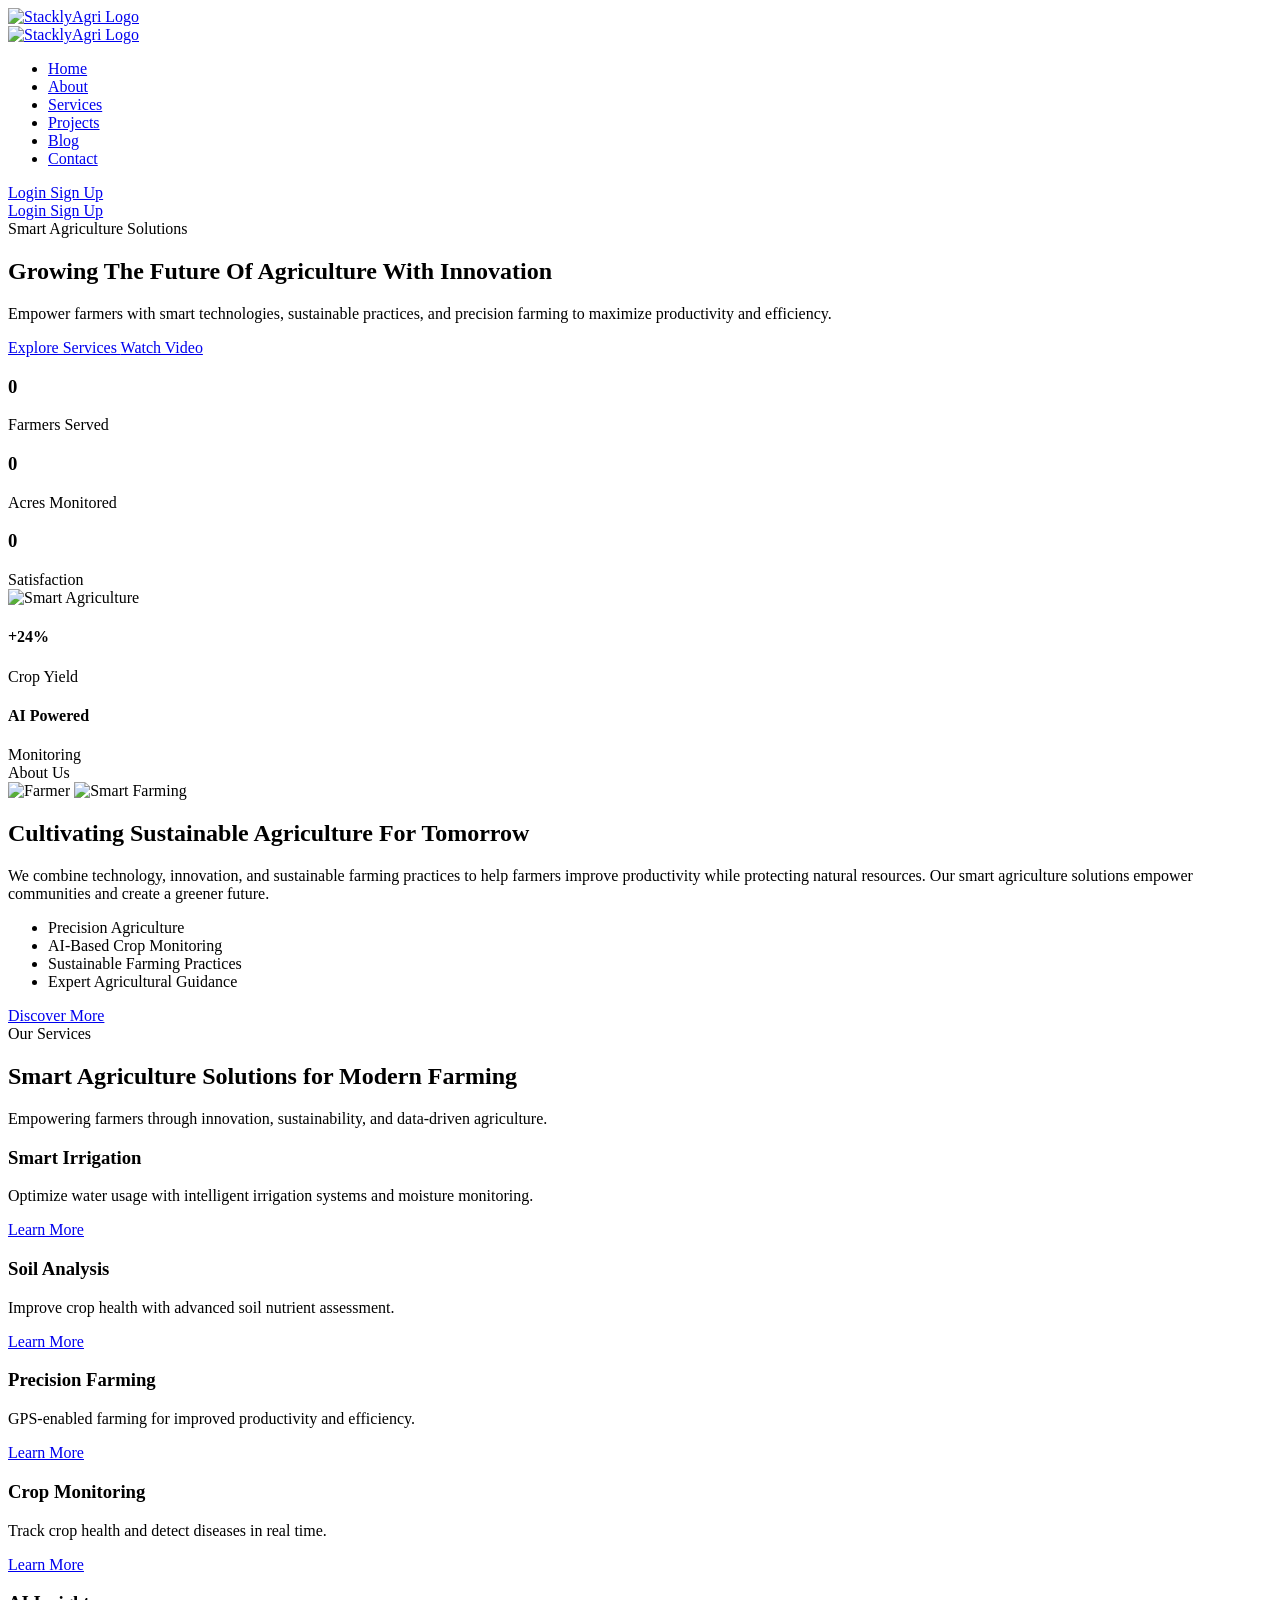
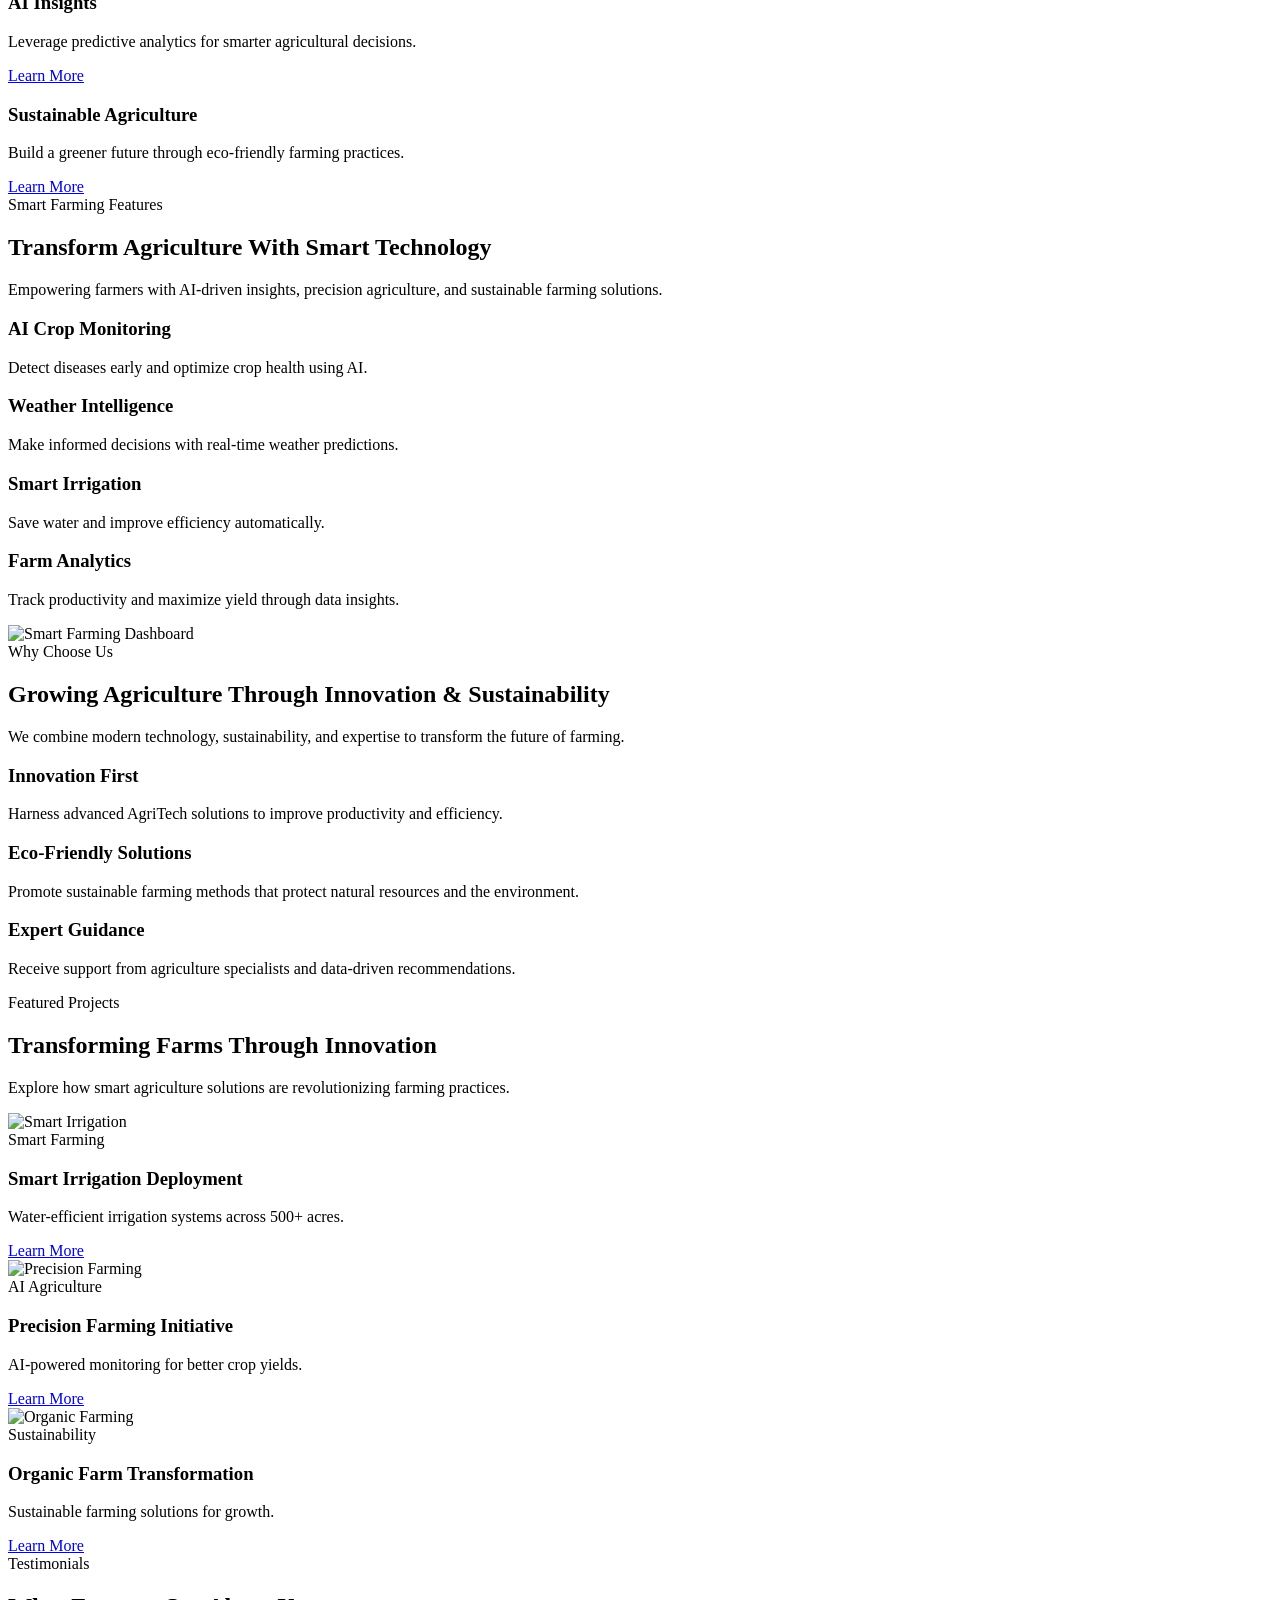
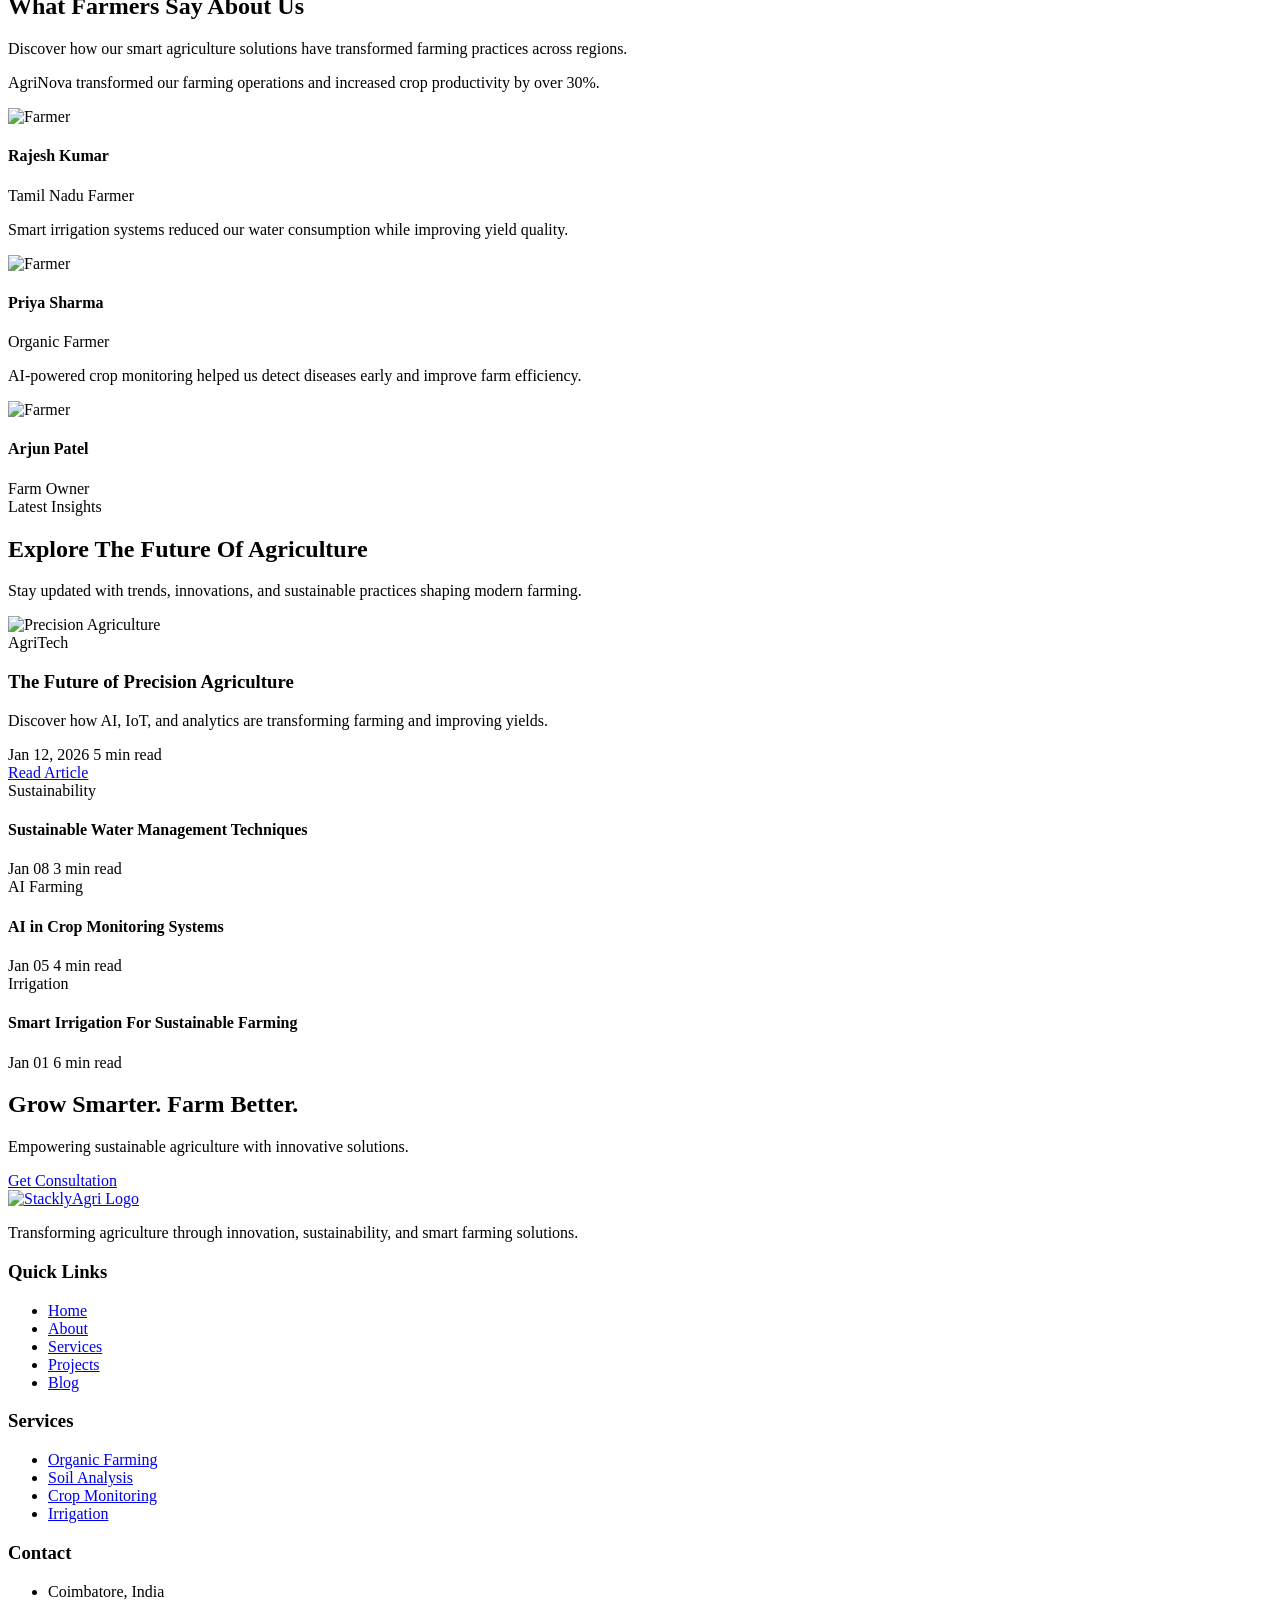
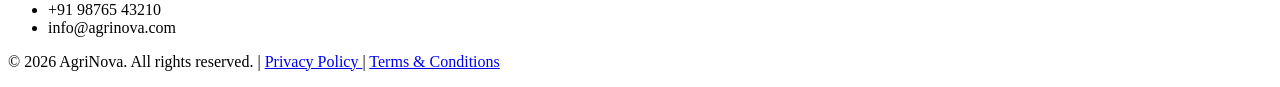
==== index.html @ e9f0eae0 "hi" ====
<!DOCTYPE html>
<html lang="en">
<head>
    <meta charset="UTF-8">
    <meta name="viewport" content="width=device-width, initial-scale=1.0">
    <title>Stackly-Agriculture</title>
    <link
    href="https://fonts.googleapis.com/css2?family=Poppins:wght@300;400;500;600;700&display=swap"
    rel="stylesheet">

    <link
    href="https://cdn.jsdelivr.net/npm/remixicon@4.6.0/fonts/remixicon.css"
    rel="stylesheet">
    <link rel="stylesheet" href="assets/css/style.css">
    <link rel="stylesheet" href="assets/css/header.css">
    <link rel="stylesheet" href="assets/css/home.css">

</head>
<body>
    <header class="header">

        <div class="container">

            <nav class="nav">
                <a href="index.html" class="logo">
                    <img src="assets/images/logo-stackly.webp"
                        alt="StacklyAgri Logo">
                </a>
                <div class="nav__menu" id="nav-menu">

                    <div class="nav__header">

                        <a href="index.html" class="logo">
                            <img src="assets/images/logo-stackly.webp" alt="StacklyAgri Logo">
                        </a>

                    </div>

                    <ul class="nav__list">

                        <li><a href="index.html" class="nav__link">Home</a></li>
                        <li><a href="about.html" class="nav__link">About</a></li>
                        <li><a href="service.html" class="nav__link">Services</a></li>
                        <li><a href="project.html" class="nav__link">Projects</a></li>
                        <li><a href="blog.html" class="nav__link">Blog</a></li>
                        <li><a href="contact.html" class="nav__link">Contact</a></li>

                    </ul>

                    <div class="mobile__actions">

                        <a href="login.html" class="mobile-login">
                            Login
                        </a>

                        <a href="signup.html" class="mobile-signup">
                            Sign Up
                        </a>

                    </div>

                </div>

                <div class="desktop__actions">

                    <a href="login.html" class="login__btn">
                        Login
                    </a>

                    <a href="signup.html" class="signup__btn">
                        Sign Up
                    </a>

                </div>

                <div class="nav__toggle" id="nav-toggle">

                    <span></span>
                    <span></span>
                    <span></span>

                </div>

            </nav>

            <div class="nav__overlay" id="nav-overlay"></div>

        </div>

    </header>

    <section class="hero section">

        <div class="container">

            <div class="hero__container">

                <!-- Left Content -->

                <div class="hero__content">

                    <span class="section__tag">

                        <i class="ri-leaf-line"></i>
                        Smart Agriculture Solutions

                    </span>

                    <h1 class="hero__title">

                        Growing The Future Of
                        <span>Agriculture</span>
                        With <span id="hero-text">Innovation</span>

                    </h1>

                    <p class="hero__description">

                        Empower farmers with smart technologies,
                        sustainable practices, and precision farming
                        to maximize productivity and efficiency.

                    </p>

                    <div class="hero__buttons">

                        <a href="404.html"
                        class="button">
                            Explore Services
                        </a>

                        <a href="404.html"
                        class="button button--ghost">

                            <i class="ri-play-circle-line"></i>

                            Watch Video

                        </a>

                    </div>

                    <div class="hero__stats">

                        <div>
                            <h3 class="counter"
                                data-target="10"
                                data-suffix="K+">0</h3>

                            <span>Farmers Served</span>
                        </div>

                        <div>
                            <h3 class="counter"
                                data-target="1.2"
                                data-suffix="M+">0</h3>

                            <span>Acres Monitored</span>
                        </div>

                        <div>
                            <h3 class="counter"
                                data-target="98"
                                data-suffix="%">0</h3>

                            <span>Satisfaction</span>
                        </div>

                    </div>

                </div>

                <!-- Right Content -->

                <div class="hero__image">

                    <img src="assets/images/home/farmer-standing-rice-field-with-tablet_11zon.webp"
                        alt="Smart Agriculture">

                    <div class="hero__card card-1">

                        <i class="ri-line-chart-line"></i>

                        <div>
                            <h4>+24%</h4>
                            <span>Crop Yield</span>
                        </div>

                    </div>

                    <div class="hero__card card-2">

                        <i class="ri-drone-line"></i>

                        <div>
                            <h4>AI Powered</h4>
                            <span>Monitoring</span>
                        </div>

                    </div>

                </div>

            </div>

        </div>

    </section>

    <section class="about section">

        <div class="container">

            <div class="about__container reveal-left">

                <!-- Left Side -->

                <div class="about__images">
                    <span class="section__tag">

                        <i class="ri-leaf-line"></i>
                        About Us

                    </span>

                    <div class="about__blob"></div>

                    <img
                        src="assets/images/home/close-up-outdoors-portrait-mature-attractive-bearded-male-farmer-blue-t-shirt-smiling-working-farm-plans-green-sprouts-picking-vegetables_11zon.webp"
                        alt="Farmer"
                        class="about__img about__img-big">

                    <img
                        src="assets/images/home/smart-robotic-farmer-spraying-fertilizer-vegetable-green-plants_11zon.webp"
                        alt="Smart Farming"
                        class="about__img about__img-small">

                </div>

                <!-- Right Side -->

                <div class="about__content reveal-right">



                    <h2 class="section__title">
                        Cultivating Sustainable
                        Agriculture For Tomorrow

                    </h2>

                    <p class="about__description">

                        We combine technology, innovation,
                        and sustainable farming practices
                        to help farmers improve productivity
                        while protecting natural resources.

                        Our smart agriculture solutions
                        empower communities and create a
                        greener future.

                    </p>

                    <ul class="about__list">

                        <li>
                            <i class="ri-checkbox-circle-fill"></i>
                            Precision Agriculture
                        </li>

                        <li>
                            <i class="ri-checkbox-circle-fill"></i>
                            AI-Based Crop Monitoring
                        </li>

                        <li>
                            <i class="ri-checkbox-circle-fill"></i>
                            Sustainable Farming Practices
                        </li>

                        <li>
                            <i class="ri-checkbox-circle-fill"></i>
                            Expert Agricultural Guidance
                        </li>

                    </ul>

                    <a href="404.html"
                    class="button">

                        Discover More

                    </a>

                </div>

            </div>

        </div>

    </section>

    <section class="services section" id="services">

        <div class="container">

            <div class="section__data">

                <span class="section__tag">
                    <i class="ri-leaf-line"></i>
                    Our Services
                </span>

                <h2 class="section__title">
                    Smart Agriculture Solutions
                    for Modern Farming
                </h2>

                <p class="section__subtitle">

                    Empowering farmers through innovation,
                    sustainability, and data-driven agriculture.

                </p>

            </div>

            <div class="services__container">

                <article class="service__card service__large reveal-up">

                    <i class="ri-drop-line service__icon"></i>

                    <h3>Smart Irrigation</h3>

                    <p>
                        Optimize water usage with intelligent
                        irrigation systems and moisture monitoring.
                    </p>

                    <a href="404.html" class="service__link">
                        Learn More
                        <i class="ri-arrow-right-line"></i>
                    </a>

                </article>

                <article class="service__card reveal-up">

                    <i class="ri-flask-line service__icon"></i>

                    <h3>Soil Analysis</h3>

                    <p>
                        Improve crop health with advanced
                        soil nutrient assessment.
                    </p>

                    <a href="404.html" class="service__link">
                        Learn More
                        <i class="ri-arrow-right-line"></i>
                    </a>

                </article>

                <article class="service__card reveal-up">

                    <i class="ri-landscape-line service__icon"></i>

                    <h3>Precision Farming</h3>

                    <p>
                        GPS-enabled farming for improved
                        productivity and efficiency.
                    </p>

                    <a href="404.html" class="service__link">
                        Learn More
                        <i class="ri-arrow-right-line"></i>
                    </a>

                </article>

                <article class="service__card reveal-up">

                    <i class="ri-plant-line service__icon"></i>

                    <h3>Crop Monitoring</h3>

                    <p>
                        Track crop health and detect diseases
                        in real time.
                    </p>

                    <a href="404.html" class="service__link">
                        Learn More
                        <i class="ri-arrow-right-line"></i>
                    </a>

                </article>

                <article class="service__card reveal-up">

                    <i class="ri-robot-line service__icon"></i>

                    <h3>AI Insights</h3>

                    <p>
                        Leverage predictive analytics for
                        smarter agricultural decisions.
                    </p>

                    <a href="404.html" class="service__link">
                        Learn More
                        <i class="ri-arrow-right-line"></i>
                    </a>

                </article>

                <article class="service__card service__wide reveal-up">

                    <i class="ri-earth-line service__icon"></i>

                    <h3>Sustainable Agriculture</h3>

                    <p>
                        Build a greener future through
                        eco-friendly farming practices.
                    </p>

                    <a href="404.html" class="service__link">
                        Learn More
                        <i class="ri-arrow-right-line"></i>
                    </a>

                </article>

            </div>

        </div>

    </section>

    <section class="features section" id="features">

        <div class="container">

            <div class="section__data">

                <span class="section__tag">
                    <i class="ri-cpu-line"></i>
                    Smart Farming Features
                </span>

                <h2 class="section__title">

                    Transform Agriculture With
                    Smart Technology

                </h2>

                <p class="section__subtitle">

                    Empowering farmers with AI-driven insights,
                    precision agriculture, and sustainable
                    farming solutions.

                </p>

            </div>

            <div class="features__container">

                <!-- Left Side -->

                <div class="features__content reveal-left">

                    <div class="feature__item">

                        <div class="feature__icon">
                            <i class="ri-robot-line"></i>
                        </div>

                        <div>

                            <h3>AI Crop Monitoring</h3>

                            <p>

                                Detect diseases early and
                                optimize crop health using AI.

                            </p>

                        </div>

                    </div>

                    <div class="feature__item">

                        <div class="feature__icon">
                            <i class="ri-cloud-line"></i>
                        </div>

                        <div>

                            <h3>Weather Intelligence</h3>

                            <p>

                                Make informed decisions with
                                real-time weather predictions.

                            </p>

                        </div>

                    </div>

                    <div class="feature__item">

                        <div class="feature__icon">
                            <i class="ri-drop-line"></i>
                        </div>

                        <div>

                            <h3>Smart Irrigation</h3>

                            <p>

                                Save water and improve
                                efficiency automatically.

                            </p>

                        </div>

                    </div>

                    <div class="feature__item">

                        <div class="feature__icon">
                            <i class="ri-bar-chart-box-line"></i>
                        </div>

                        <div>

                            <h3>Farm Analytics</h3>

                            <p>

                                Track productivity and maximize
                                yield through data insights.

                            </p>

                        </div>

                    </div>

                </div>

                <!-- Right Side -->

                <div class="features__image reveal-right">

                    <div class="features__blob"></div>

                    <img
                        src="assets/images/home/digital-environment-scene_11zon.webp"
                        alt="Smart Farming Dashboard">

                </div>

            </div>

        </div>

    </section>

    <section class="why section" id="why">

        <div class="container">

            <div class="section__data">

                <span class="section__tag">
                    <i class="ri-award-line"></i>
                    Why Choose Us
                </span>

                <h2 class="section__title">
                    Growing Agriculture Through
                    Innovation & Sustainability
                </h2>

                <p class="section__subtitle">

                    We combine modern technology,
                    sustainability, and expertise to
                    transform the future of farming.

                </p>

            </div>

            <div class="why__container">

                <!-- Card 1 -->

                <article class="why__card reveal-left">

                    <div class="why__icon">
                        <i class="ri-lightbulb-flash-line"></i>
                    </div>

                    <div class="why__content">

                        <h3>Innovation First</h3>

                        <p>

                            Harness advanced AgriTech
                            solutions to improve
                            productivity and efficiency.

                        </p>

                    </div>

                </article>

                <!-- Card 2 -->

                <article class="why__card why__card-right reveal-right">

                    <div class="why__content">

                        <h3>Eco-Friendly Solutions</h3>

                        <p>

                            Promote sustainable farming
                            methods that protect natural
                            resources and the environment.

                        </p>

                    </div>

                    <div class="why__icon">
                        <i class="ri-recycle-line"></i>
                    </div>

                </article>

                <!-- Card 3 -->

                <article class="why__card reveal-left">

                    <div class="why__icon">
                        <i class="ri-user-star-line"></i>
                    </div>

                    <div class="why__content">

                        <h3>Expert Guidance</h3>

                        <p>

                            Receive support from agriculture
                            specialists and data-driven
                            recommendations.

                        </p>

                    </div>

                </article>

            </div>

        </div>

    </section>

    <section class="projects section" id="projects">

        <div class="container">

            <div class="section__data">

                <span class="section__tag">
                    <i class="ri-gallery-line"></i>
                    Featured Projects
                </span>

                <h2 class="section__title">

                    Transforming Farms Through
                    Innovation

                </h2>

                <p class="section__subtitle">

                    Explore how smart agriculture
                    solutions are revolutionizing
                    farming practices.

                </p>

            </div>

            <div class="projects__container">

                <!-- Project 1 -->

                <article class="project__card reveal-up"
                        style="transition-delay:0ms;">

                    <img
                        src="assets/images/home/young-green-melon-cantaloupe-growing-greenhouse_11zon.webp"
                        alt="Smart Irrigation"
                        class="project__img">

                    <div class="project__overlay">

                        <span>Smart Farming</span>

                        <h3>
                            Smart Irrigation Deployment
                        </h3>

                        <p>

                            Water-efficient irrigation
                            systems across 500+ acres.

                        </p>

                        <a href="404.html" class="project__link">

                            Learn More

                            <i class="ri-arrow-right-line"></i>

                        </a>

                    </div>

                </article>

                <!-- Project 2 -->

                <article class="project__card reveal-up"
                        style="transition-delay:150ms;">

                    <img
                        src="assets/images/home/shoulder-shot-female-gardener-taking-shot-ripe-strawberry_11zon.webp"
                        alt="Precision Farming"
                        class="project__img">

                    <div class="project__overlay">

                        <span>AI Agriculture</span>

                        <h3>
                            Precision Farming Initiative
                        </h3>

                        <p>

                            AI-powered monitoring
                            for better crop yields.

                        </p>

                        <a href="404.html" class="project__link">

                            Learn More

                            <i class="ri-arrow-right-line"></i>

                        </a>

                    </div>

                </article>

                <!-- Project 3 -->

                <article class="project__card reveal-up"
                        style="transition-delay:300ms;">

                    <img
                        src="assets/images/home/couple-carrying-basket-with-vegetables_11zon.webp"
                        alt="Organic Farming"
                        class="project__img">

                    <div class="project__overlay">

                        <span>Sustainability</span>

                        <h3>
                            Organic Farm Transformation
                        </h3>

                        <p>

                            Sustainable farming
                            solutions for growth.

                        </p>

                        <a href="#" class="project__link">

                            Learn More

                            <i class="ri-arrow-right-line"></i>

                        </a>

                    </div>

                </article>

            </div>

        </div>

    </section>

    <section class="testimonials section" id="testimonials">

        <div class="container">

            <div class="section__data">

                <span class="section__tag">
                    <i class="ri-chat-quote-line"></i>
                    Testimonials
                </span>

                <h2 class="section__title">

                    What Farmers Say
                    About Us

                </h2>

                <p class="section__subtitle">

                    Discover how our smart agriculture
                    solutions have transformed farming
                    practices across regions.

                </p>

            </div>

            <div class="testimonials__container">

                <!-- Testimonial 1 -->

                <article class="testimonial__card reveal-up"
                        style="transition-delay:0ms;">
                    <i class="ri-double-quotes-l quote__icon"></i>
                    <div class="testimonial__stars">

                        <i class="ri-star-fill"></i>
                        <i class="ri-star-fill"></i>
                        <i class="ri-star-fill"></i>
                        <i class="ri-star-fill"></i>
                        <i class="ri-star-fill"></i>

                    </div>

                    <p class="testimonial__text">

                        AgriNova transformed our farming
                        operations and increased crop
                        productivity by over 30%.

                    </p>

                    <div class="testimonial__profile">

                        <img
                            src="assets/images/Persons/vicky-hladynets-C8Ta0gwPbQg-unsplash (1)_11zon.webp"
                            alt="Farmer">

                        <div>

                            <h4>Rajesh Kumar</h4>

                            <span>Tamil Nadu Farmer</span>

                        </div>

                    </div>

                </article>

                <!-- Testimonial 2 -->

                <article class="testimonial__card reveal-up"
                        style="transition-delay:150ms;">
                    <i class="ri-double-quotes-l quote__icon"></i>
                    <div class="testimonial__stars">

                        <i class="ri-star-fill"></i>
                        <i class="ri-star-fill"></i>
                        <i class="ri-star-fill"></i>
                        <i class="ri-star-fill"></i>
                        <i class="ri-star-fill"></i>

                    </div>

                    <p class="testimonial__text">

                        Smart irrigation systems reduced
                        our water consumption while
                        improving yield quality.

                    </p>

                    <div class="testimonial__profile">

                        <img
                            src="assets/images/Persons/jurica-koletic-7YVZYZeITc8-unsplash_11zon.webp"
                            alt="Farmer">

                        <div>

                            <h4>Priya Sharma</h4>

                            <span>Organic Farmer</span>

                        </div>

                    </div>

                </article>

                <!-- Testimonial 3 -->

                <article class="testimonial__card reveal-up"
                        style="transition-delay:300ms;">
                    <i class="ri-double-quotes-l quote__icon"></i>
                    <div class="testimonial__stars">

                        <i class="ri-star-fill"></i>
                        <i class="ri-star-fill"></i>
                        <i class="ri-star-fill"></i>
                        <i class="ri-star-fill"></i>
                        <i class="ri-star-fill"></i>

                    </div>

                    <p class="testimonial__text">

                        AI-powered crop monitoring helped
                        us detect diseases early and
                        improve farm efficiency.

                    </p>

                    <div class="testimonial__profile">

                        <img
                            src="assets/images/Persons/michael-dam-mEZ3PoFGs_k-unsplash_11zon.webp"
                            alt="Farmer">

                        <div>

                            <h4>Arjun Patel</h4>

                            <span>Farm Owner</span>

                        </div>

                    </div>

                </article>

            </div>

        </div>

    </section>

    <section class="blog section" id="blog">

        <div class="container">

            <div class="section__data">

                <span class="section__tag">
                    <i class="ri-article-line"></i>
                    Latest Insights
                </span>

                <h2 class="section__title">

                    Explore The Future
                    Of Agriculture

                </h2>

                <p class="section__subtitle">

                    Stay updated with trends, innovations,
                    and sustainable practices shaping
                    modern farming.

                </p>

            </div>

            <div class="blog__container">

                <!-- Featured Blog -->

                <article class="blog__featured reveal-left">

                    <div class="blog__image">

                        <img
                            src="assets/images/home/scientist-looking-green-sapling-medical-experiment_11zon.webp"
                            alt="Precision Agriculture">

                    </div>

                    <div class="blog__content">

                        <span class="blog__category">

                            AgriTech

                        </span>

                        <h3>

                            The Future of
                            Precision Agriculture

                        </h3>

                        <p>

                            Discover how AI, IoT,
                            and analytics are transforming
                            farming and improving yields.

                        </p>

                        <div class="blog__meta">

                            <span>
                                Jan 12, 2026
                            </span>

                            <span>
                                5 min read
                            </span>

                        </div>

                        <a href="404.html"
                        class="blog__link">

                            Read Article

                            <i class="ri-arrow-right-line"></i>

                        </a>

                    </div>

                </article>

                <!-- Side Blogs -->

                <div class="blog__list">

                    <article class="blog__item reveal-up"
                            style="transition-delay:0ms;">

                        <span class="blog__category">

                            Sustainability

                        </span>

                        <h4>

                            Sustainable Water
                            Management Techniques

                        </h4>

                        <div class="blog__meta">

                            <span>Jan 08</span>
                            <span>3 min read</span>

                        </div>

                    </article>

                    <article class="blog__item reveal-up"
                            style="transition-delay:100ms;">

                        <span class="blog__category">

                            AI Farming

                        </span>

                        <h4>

                            AI in Crop
                            Monitoring Systems

                        </h4>

                        <div class="blog__meta">

                            <span>Jan 05</span>
                            <span>4 min read</span>

                        </div>

                    </article>

                    <article class="blog__item reveal-up"
                            style="transition-delay:200ms;">

                        <span class="blog__category">

                            Irrigation

                        </span>

                        <h4>

                            Smart Irrigation
                            For Sustainable Farming

                        </h4>

                        <div class="blog__meta">

                            <span>Jan 01</span>
                            <span>6 min read</span>

                        </div>

                    </article>

                </div>

            </div>

        </div>

    </section>

    <footer class="footer">

        <div class="footer__cta">

            <h2>Grow Smarter. Farm Better.</h2>

            <p>
                Empowering sustainable agriculture with innovative solutions.
            </p>

            <a href="contact.html" class="footer__btn">
                Get Consultation
            </a>

        </div>

        <div class="container">

            <div class="footer__content">

                <!-- Column 1 -->

                <div class="footer__data">

                    <a href="#index.html" class="logo">

                        <img src="assets/images/logo-stackly.webp" alt="StacklyAgri Logo">

                    </a>

                    <p class="footer__description">

                        Transforming agriculture through innovation,
                        sustainability, and smart farming solutions.

                    </p>

                    <div class="footer__social">

                        <a href="404.html">
                            <i class="ri-facebook-fill"></i>
                        </a>

                        <a href="404.html">
                            <i class="ri-instagram-line"></i>
                        </a>

                        <a href="404.html">
                            <i class="ri-linkedin-fill"></i>
                        </a>

                        <a href="404.html">
                            <i class="ri-twitter-x-line"></i>
                        </a>

                    </div>

                </div>

                <!-- Column 2 -->

                <div class="footer__data">

                    <h3 class="footer__title">
                        Quick Links
                    </h3>

                    <ul>

                        <li><a href="index.html">Home</a></li>
                        <li><a href="about.html">About</a></li>
                        <li><a href="service.html">Services</a></li>
                        <li><a href="project.html">Projects</a></li>
                        <li><a href="blog.html">Blog</a></li>

                    </ul>

                </div>

                <!-- Column 3 -->

                <div class="footer__data">

                    <h3 class="footer__title">
                        Services
                    </h3>

                    <ul>

                        <li><a href="404.html">Organic Farming</a></li>
                        <li><a href="404.html">Soil Analysis</a></li>
                        <li><a href="404.html">Crop Monitoring</a></li>
                        <li><a href="404.html">Irrigation</a></li>

                    </ul>

                </div>

                <!-- Column 4 -->

                <div class="footer__data">

                    <h3 class="footer__title">
                        Contact
                    </h3>

                    <ul>

                        <li>
                            <i class="ri-map-pin-line"></i>
                            Coimbatore, India
                        </li>

                        <li>
                            <i class="ri-phone-line"></i>
                            +91 98765 43210
                        </li>

                        <li>
                            <i class="ri-mail-line"></i>
                            info@agrinova.com
                        </li>

                    </ul>

                </div>

            </div>

            <div class="footer__bottom">

                <p class="footer__copy">

                    © 2026 AgriNova. All rights reserved.

                    <span>|</span>

                    <a href="404.html">
                        Privacy Policy
                    </a>

                    <span>|</span>

                    <a href="404.html">
                        Terms & Conditions
                    </a>

                </p>

            </div>

        </div>

    </footer>
    <script src="assets/js/main.js"></script>
    <script src="assets/js/home.js"></script>
</body>
</html>
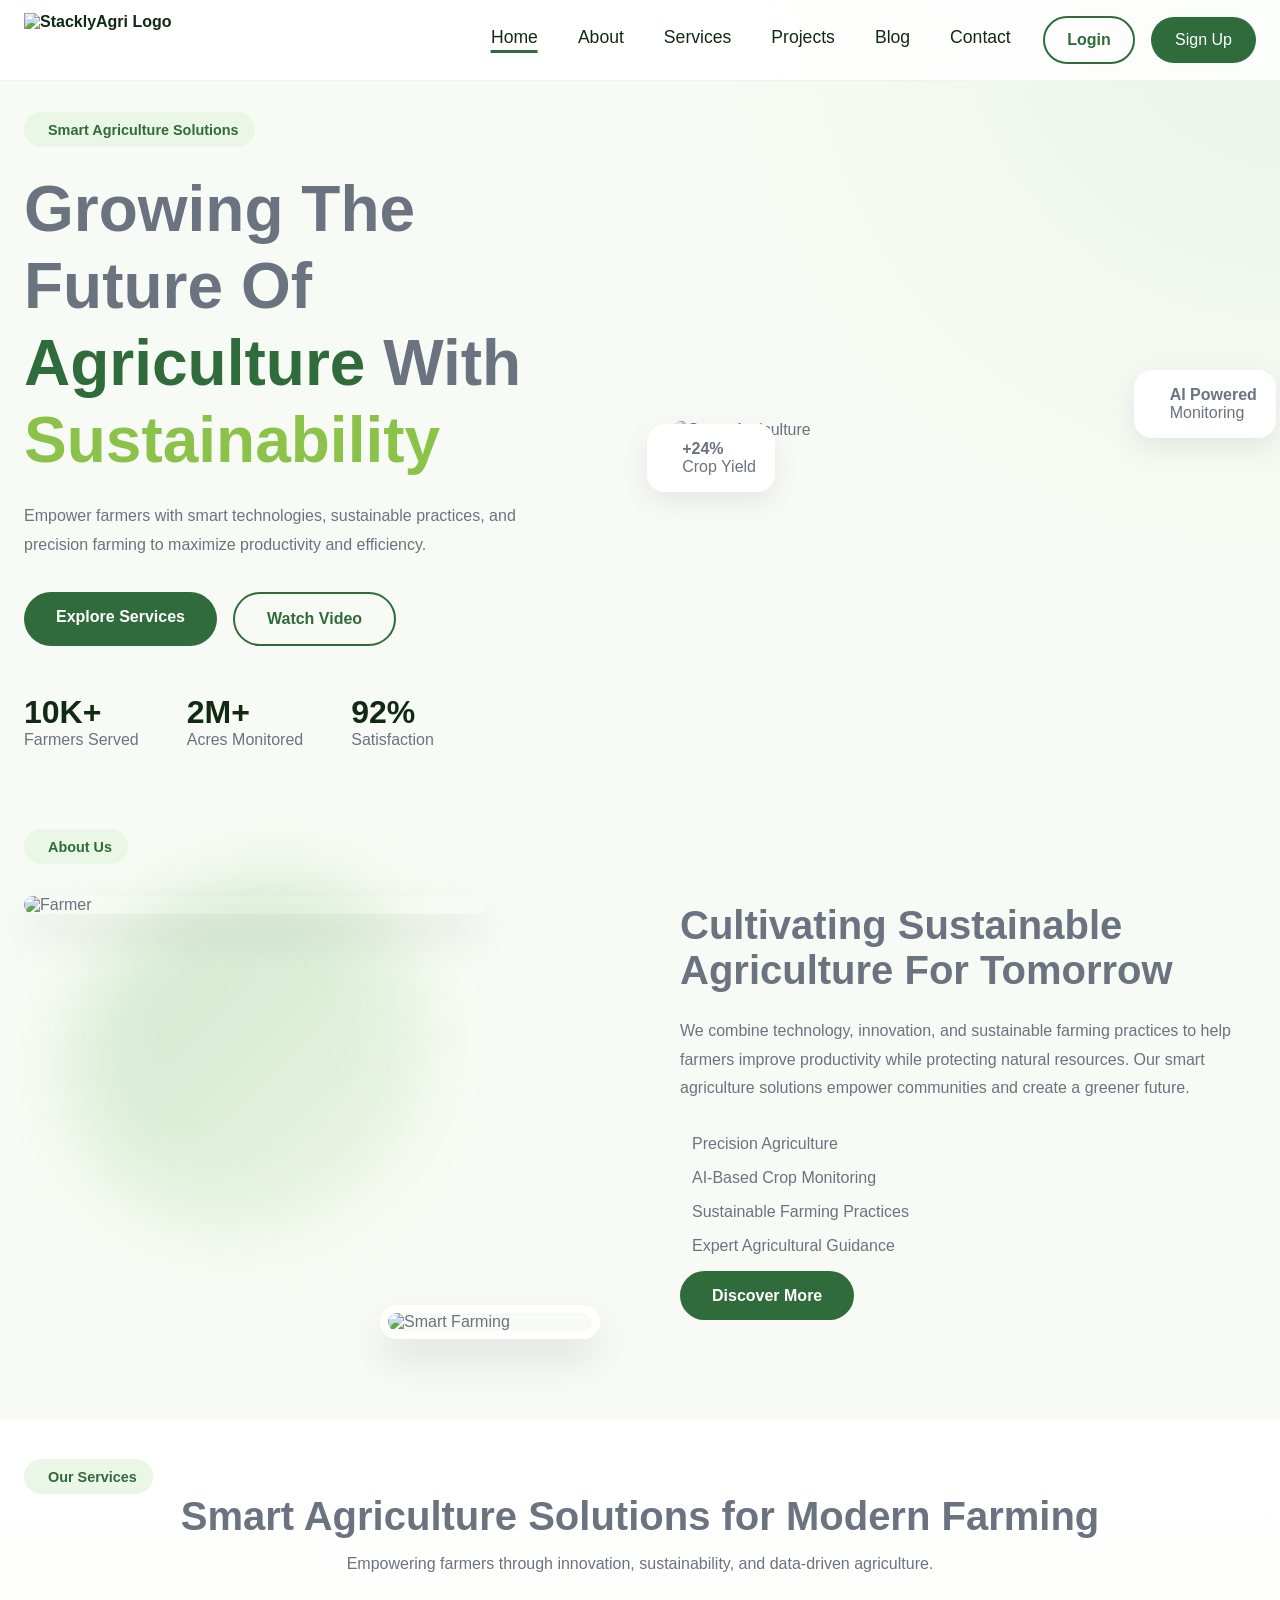
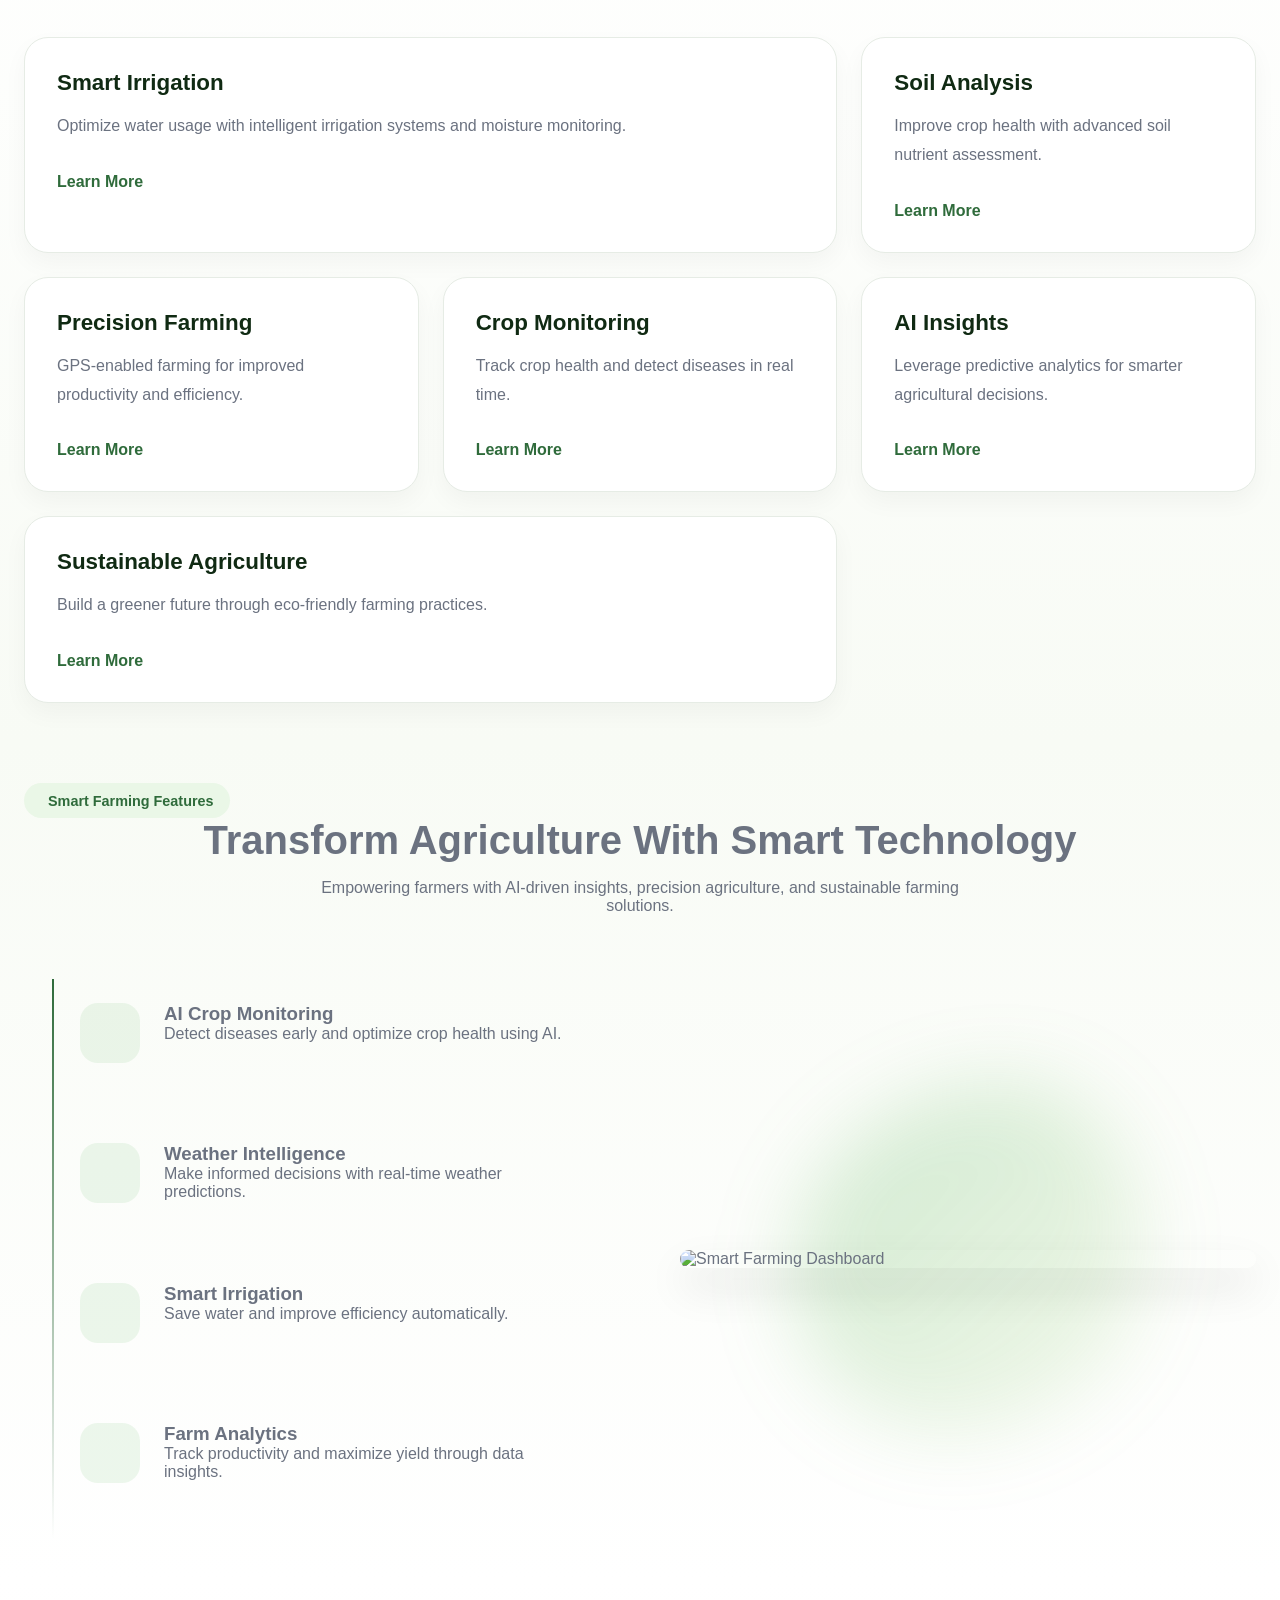
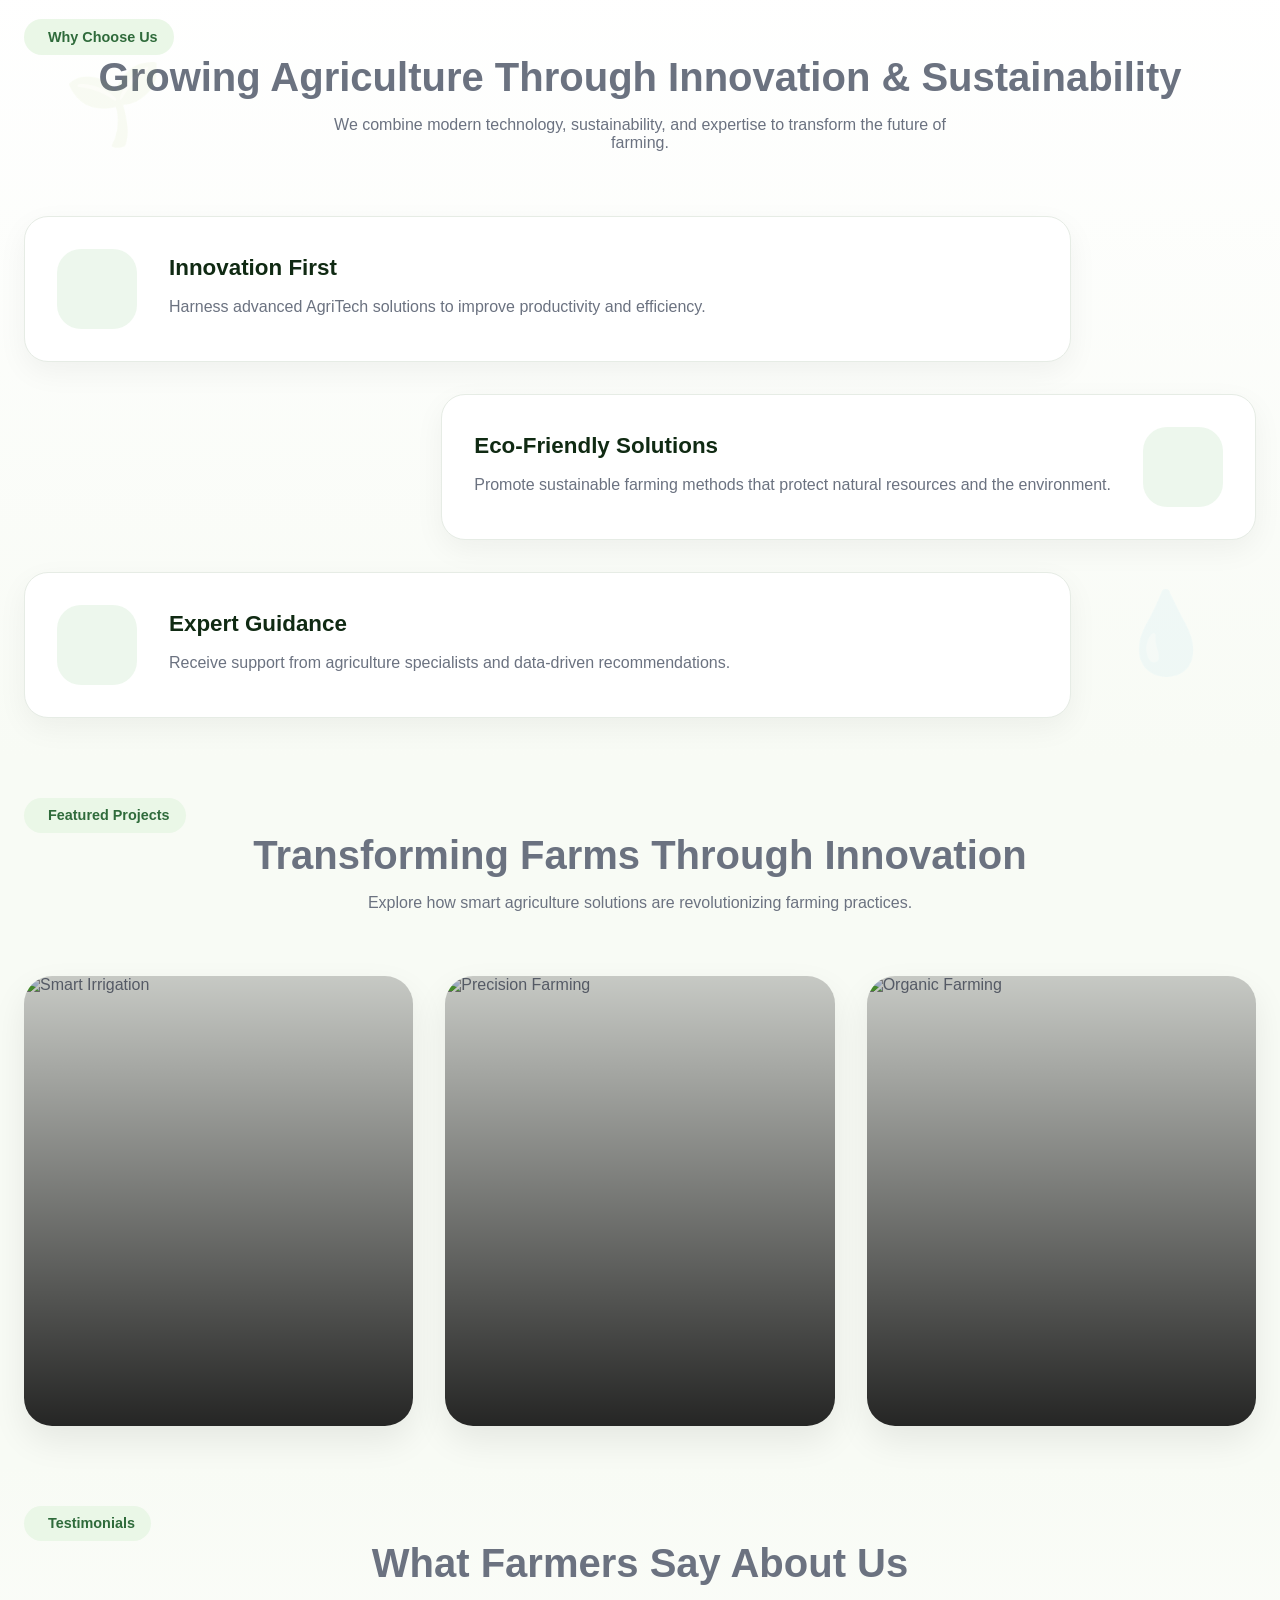
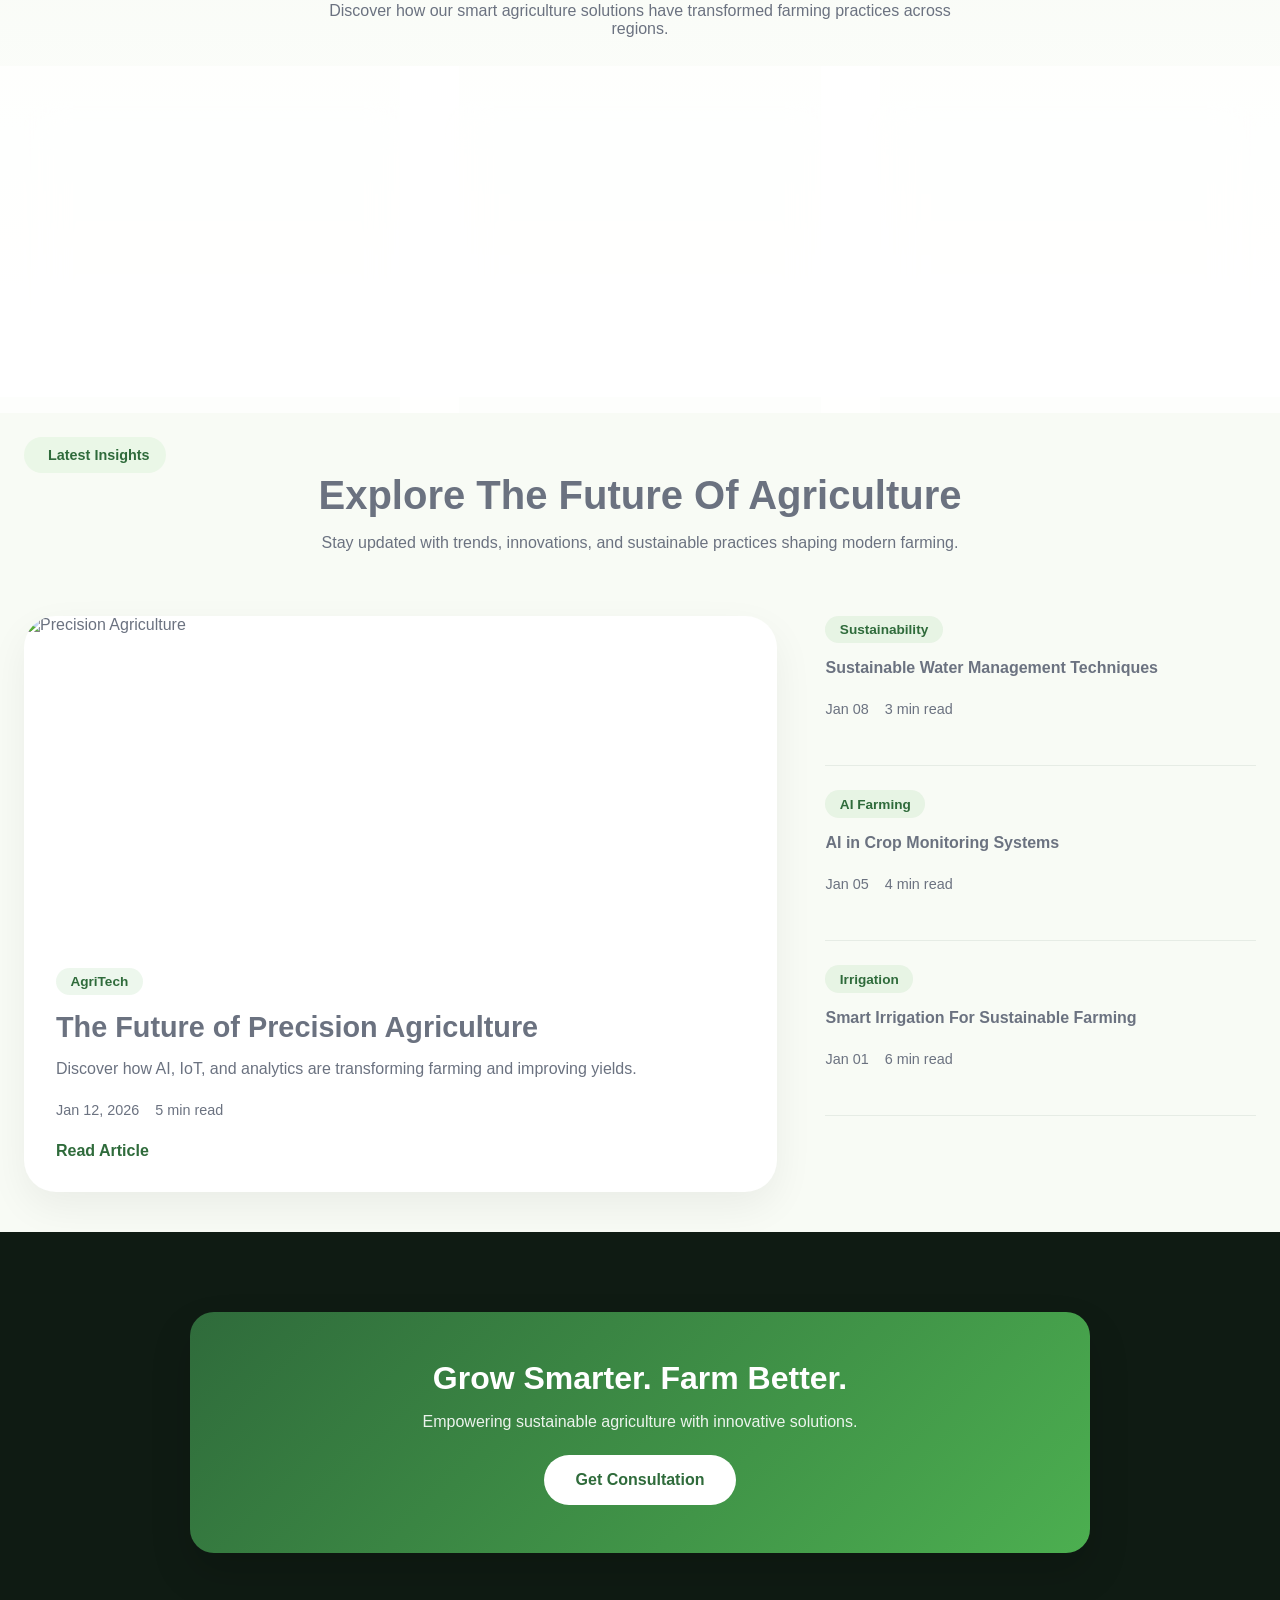
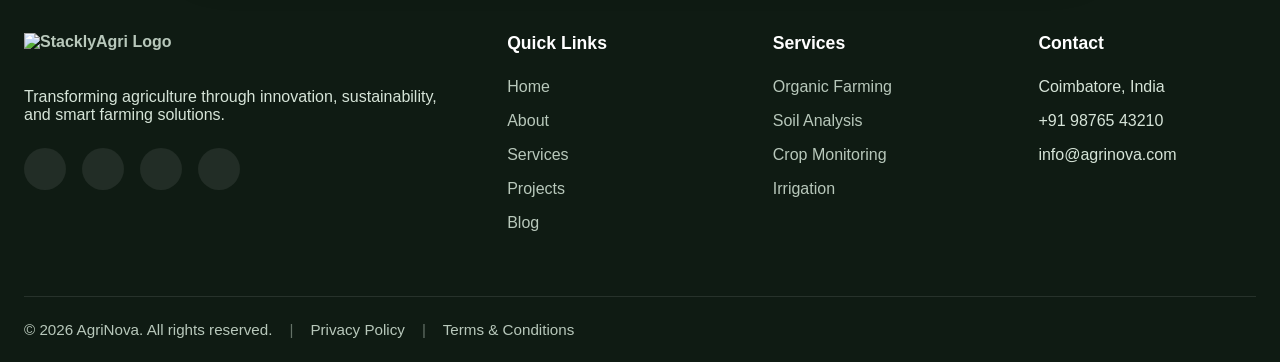
==== commit 81d32ade: "Update index.html" ====
--- a/index.html
+++ b/index.html
@@ -11,9 +11,9 @@
     <link
     href="https://cdn.jsdelivr.net/npm/remixicon@4.6.0/fonts/remixicon.css"
     rel="stylesheet">
-    <link rel="stylesheet" href="assets/css/style.css">
-    <link rel="stylesheet" href="assets/css/header.css">
-    <link rel="stylesheet" href="assets/css/home.css">
+    <link rel="stylesheet" href="style.css">
+    <link rel="stylesheet" href="header.css">
+    <link rel="stylesheet" href="home.css">
 
 </head>
 <body>
@@ -1323,7 +1323,7 @@
         </div>
 
     </footer>
-    <script src="assets/js/main.js"></script>
-    <script src="assets/js/home.js"></script>
+    <script src="main.js"></script>
+    <script src="home.js"></script>
 </body>
-</html>+</html>
--- a/style.css
+++ b/style.css
@@ -0,0 +1,99 @@
+:root{
+
+    --primary-color:#2F6B3B;
+    --secondary-color:#8BC34A;
+    --accent-color:#FFB703;
+
+    --title-color:#102A13;
+    --text-color:#6B7280;
+
+    --white-color:#FFFFFF;
+
+    --body-color:#F8FBF5;
+
+    --border-color:#E6ECE5;
+
+    --header-height:5rem;
+
+    --shadow:
+    0 8px 30px rgba(0,0,0,.08);
+}
+*{
+    margin:0;
+    padding:0;
+    box-sizing:border-box;
+}
+
+html{
+    scroll-behavior:smooth;
+}
+
+body{
+
+    font-family:'Poppins',sans-serif;
+
+    background:var(--body-color);
+
+    color:var(--text-color);
+
+    overflow-x:hidden;
+}
+
+ul{
+    list-style:none;
+}
+
+a{
+    text-decoration:none;
+}
+
+img{
+    max-width:100%;
+    display:block;
+}
+
+.container{
+
+    max-width:1280px;
+
+    margin:auto;
+
+    padding-inline:1.5rem;
+}
+
+.section{
+    padding:2.5rem 0;
+}
+
+.section__title{
+    font-size:2.5rem;
+    text-align:center;
+    margin-bottom:1rem;
+}
+
+.section__subtitle{
+    text-align:center;
+    max-width:650px;
+    margin:0 auto 4rem;
+}
+
+.section__tag{
+
+    display:inline-flex;
+
+    align-items:center;
+
+    gap:.5rem;
+
+    padding:.6rem 1rem;
+
+    background:#EAF7E7;
+
+    color:var(--primary-color);
+
+    border-radius:50px;
+
+    font-size:.9rem;
+
+    font-weight:600;
+}
--- a/header.css
+++ b/header.css
@@ -0,0 +1,741 @@
+.header{
+
+    position:fixed;
+
+    top:0;
+    left:0;
+
+    width:100%;
+
+    z-index:1000;
+
+    background:rgba(255,255,255,.85);
+
+    backdrop-filter:blur(20px);
+
+    border-bottom:
+    1px solid rgba(0,0,0,.05);
+}
+
+.nav{
+
+    height:var(--header-height);
+
+    display:flex;
+
+    justify-content:space-between;
+
+    align-items:center;
+}
+.logo{
+
+    display:flex;
+
+    align-items:center;
+
+    gap:.6rem;
+
+    font-size:1rem;
+
+    font-weight:700;
+
+    color:var(--title-color);
+}
+.logo img{
+    height: 55px;
+    object-fit: contain;
+    width: auto;
+    display: block;
+}
+
+.logo i{
+
+    color:var(--primary-color);
+
+    font-size:2rem;
+}
+.nav__link{
+
+    position:relative;
+
+    padding-bottom:5px;
+}
+
+.nav__link::after{
+
+    content:"";
+
+    position:absolute;
+
+    left:50%;
+
+    bottom:0;
+
+    width:0;
+
+    height:3px;
+
+    background:var(--primary-color);
+
+    transform:translateX(-50%);
+
+    transition:.3s ease;
+}
+
+.nav__link:hover::after,
+.active-link::after{
+
+    width:100%;
+}
+.nav__actions{
+
+    display:flex;
+
+    align-items:center;
+
+    gap:1rem;
+}
+
+.login__btn{
+
+    color:var(--primary-color);
+
+    font-weight:600;
+}
+.nav__list{
+    display:flex;
+    align-items:center;
+    gap:2.5rem;
+}
+
+
+.signup__btn{
+
+    background:var(--primary-color);
+
+    color:#fff;
+
+    padding:.85rem 1.5rem;
+
+    border-radius:50px;
+
+    transition:.4s;
+}
+
+.signup__btn:hover{
+
+    background:var(--accent-color);
+
+    transform:translateY(-3px);
+}
+.nav__toggle{
+
+    width:32px;
+    height:24px;
+
+    display:none;
+
+    flex-direction:column;
+
+    justify-content:space-between;
+
+    cursor:pointer;
+
+    z-index:1100;
+}
+
+.nav__toggle span{
+
+    width:100%;
+    height:3px;
+
+    background:var(--primary-color);
+
+    border-radius:20px;
+
+    transition:all .35s ease;
+}
+.nav__toggle.active span:nth-child(1){
+
+    transform:
+    translateY(10px)
+    rotate(45deg);
+}
+
+.nav__toggle.active span:nth-child(2){
+
+    opacity:0;
+
+    transform:translateX(-10px);
+}
+
+.nav__toggle.active span:nth-child(3){
+
+    transform:
+    translateY(-10px)
+    rotate(-45deg);
+}
+.mobile__actions{
+
+    display: none;
+}
+.login__btn{
+
+    padding:.8rem 1.4rem;
+
+    border:2px solid var(--primary-color);
+
+    border-radius:50px;
+
+    color:var(--primary-color);
+
+    font-weight:600;
+
+    transition:.4s;
+}
+.login__btn:hover{
+
+    background:var(--primary-color);
+
+    color:#fff;
+
+    transform:translateY(-2px);
+}
+.mobile-login{
+
+    text-align:center;
+
+    padding:1rem;
+
+    border:2px solid var(--primary-color);
+
+    border-radius:14px;
+
+    color:var(--primary-color);
+
+    font-weight:600;
+
+    transition:.4s;
+}
+
+.mobile-login:hover{
+
+    background:var(--primary-color);
+
+    color:#fff;
+}
+.desktop__actions{
+
+    display:flex;
+    align-items:center;
+    gap:1rem;
+    margin-left:2rem;
+}
+@media screen and (max-width:992px){
+
+    .nav__menu.show-menu{
+
+        right:0;
+    }
+
+    .nav__list{
+
+        flex-direction:column;
+
+        align-items:flex-start;
+
+        gap:2rem;
+    }
+
+    .nav__actions{
+
+        gap:.8rem;
+    }
+    .login__btn,
+    .signup__btn{
+
+        display:none;
+    }
+    .mobile__actions{
+
+    margin-top:auto;
+
+    display:flex;
+
+    flex-direction:column;
+
+    gap:1rem;
+}
+}
+.nav__menu{
+    margin-left:auto;
+}
+
+.desktop__actions{
+    margin-left:2rem;
+}
+
+.nav__overlay{
+
+    position:fixed;
+
+    inset:0;
+
+    background:rgba(0,0,0,.4);
+
+    backdrop-filter:blur(3px);
+
+    opacity:0;
+
+    visibility:hidden;
+
+    transition:.4s;
+
+    z-index:1000;
+}
+
+.nav__overlay.show-overlay{
+
+    opacity:1;
+
+    visibility:visible;
+}
+.mobile__buttons{
+
+    margin-top:3rem;
+
+    display:flex;
+
+    flex-direction:column;
+
+    gap:1rem;
+}
+
+.mobile-login{
+
+    text-align:center;
+
+    padding:1rem;
+
+    border:
+    1px solid var(--primary-color);
+
+    border-radius:50px;
+
+    color:var(--primary-color);
+}
+
+.mobile-signup{
+
+    text-align:center;
+
+    padding:1rem;
+
+    border-radius:50px;
+
+    background:var(--primary-color);
+
+    color:#fff;
+}
+body.menu-open{
+
+    overflow:hidden;
+}
+
+.desktop__actions{
+
+    display:flex;
+    align-items:center;
+    gap:1rem;
+}
+@media screen and (max-width:992px){
+
+    .desktop__actions{
+        display:none;
+    }
+
+    .nav__toggle{
+        display:flex;
+    }
+
+    .nav__menu{
+
+        position:fixed;
+
+        top:0;
+        right:-100%;
+
+        width:360px;
+
+        max-width:90%;
+
+        height:100vh;
+
+        background:#fff;
+
+        z-index:1001;
+
+        transition:.4s;
+
+        padding:2rem;
+
+        display:flex;
+        flex-direction:column;
+    }
+
+    .show-menu{
+        right:0;
+    }
+    .nav__header{
+
+    display:flex;
+
+    justify-content:space-between;
+
+    align-items:center;
+
+    margin-bottom:3rem;
+}
+@media screen and (max-width:992px){
+
+    .nav__menu{
+        border-left:4px solid var(--primary-color);
+    }
+
+}
+}
+
+
+.nav__header{
+    display:none;
+}
+
+.nav__close{
+
+    background:none;
+
+    border:none;
+
+    font-size:2rem;
+
+    cursor:pointer;
+}
+
+.nav__link{
+
+    font-size:1.1rem;
+
+    font-weight:500;
+
+    color:var(--title-color);
+
+    display:flex;
+
+    align-items:center;
+}
+
+
+.mobile-login{
+
+    text-align:center;
+
+    padding:1rem;
+
+    border:2px solid var(--primary-color);
+
+    border-radius:14px;
+
+    color:var(--primary-color);
+
+    font-weight:600;
+}
+.mobile-signup{
+
+    text-align:center;
+
+    padding:1rem;
+
+    border-radius:14px;
+
+    background:var(--primary-color);
+
+    color:#fff;
+
+    font-weight:600;
+}
+.nav__overlay{
+
+    position:fixed;
+
+    inset:0;
+
+    background:rgba(0,0,0,.5);
+
+    opacity:0;
+
+    visibility:hidden;
+
+    transition:.4s;
+
+    z-index:1000;
+}
+
+.show-overlay{
+
+    opacity:1;
+
+    visibility:visible;
+}
+
+.footer{
+
+    background:#0F1B13;
+
+    color:#D6E4D8;
+
+    padding-top:10rem;
+
+    position:relative;
+}
+.footer__cta{
+
+    max-width:900px;
+
+    margin:0 auto;
+
+    background:linear-gradient(
+        135deg,
+        var(--primary-color),
+        #4CAF50
+    );
+
+    color:#fff;
+
+    text-align:center;
+
+    padding:3rem 2rem;
+
+    border-radius:24px;
+
+    transform:translateY(-80px);
+
+    box-shadow:
+    0 20px 40px rgba(0,0,0,.15);
+}
+
+.footer__cta h2{
+
+    font-size:2rem;
+
+    margin-bottom:1rem;
+}
+
+.footer__cta p{
+
+    margin-bottom:1.5rem;
+
+    opacity:.9;
+}
+.footer__btn{
+
+    display:inline-block;
+
+    background:#fff;
+
+    color:var(--primary-color);
+
+    padding:1rem 2rem;
+
+    border-radius:50px;
+
+    font-weight:600;
+
+    transition:.3s;
+}
+
+.footer__btn:hover{
+
+    transform:translateY(-3px);
+}
+.footer__content{
+
+    display:grid;
+
+    grid-template-columns:
+    2fr 1fr 1fr 1fr;
+
+    gap:3rem;
+
+    padding-bottom:4rem;
+}
+.footer__title{
+
+    color:#fff;
+
+    margin-bottom:1.5rem;
+
+    font-size:1.1rem;
+}
+.footer__data ul{
+
+    display:flex;
+
+    flex-direction:column;
+
+    gap:1rem;
+}
+
+.footer__data a{
+
+    color:#B8C8BB;
+
+    transition:.3s;
+}
+
+.footer__data a:hover{
+
+    color:var(--secondary-color);
+
+    padding-left:5px;
+}
+.footer__social{
+
+    display:flex;
+
+    gap:1rem;
+
+    margin-top:1.5rem;
+}
+
+.footer__social a{
+
+    width:42px;
+
+    height:42px;
+
+    background:rgba(255,255,255,.08);
+
+    border-radius:50%;
+
+    display:flex;
+
+    align-items:center;
+
+    justify-content:center;
+
+    transition:.3s;
+}
+
+.footer__social a:hover{
+
+    background:var(--primary-color);
+
+    transform:translateY(-4px);
+}
+.footer__bottom{
+
+    border-top:
+    1px solid rgba(255,255,255,.1);
+
+    padding:1.5rem 0;
+
+    display:flex;
+
+    justify-content:space-between;
+
+    align-items:center;
+
+    flex-wrap:wrap;
+
+    gap:1rem;
+}
+@media screen and (max-width:992px){
+
+    .footer__content{
+
+        grid-template-columns:1fr 1fr;
+    }
+
+    .footer__cta{
+
+        margin-inline:1rem;
+    }
+
+}
+@media screen and (max-width:576px){
+
+    .footer__content{
+
+        grid-template-columns:1fr;
+    }
+
+    .footer__bottom{
+
+        flex-direction:column;
+
+        text-align:center;
+    }
+}
+.footer__bottom{
+
+    border-top:
+    1px solid rgba(255,255,255,.1);
+
+    padding:1.5rem 0;
+
+    text-align:center;
+}
+
+.footer__copy{
+
+    color:#B8C8BB;
+
+    font-size:.95rem;
+}
+
+.footer__copy a{
+
+    color:#B8C8BB;
+
+    transition:.3s;
+}
+
+.footer__copy a:hover{
+
+    color:var(--secondary-color);
+}
+
+.footer__copy span{
+
+    margin:0 .8rem;
+
+    opacity:.5;
+}
+@media screen and (max-width:576px){
+
+    .footer__content{
+
+        grid-template-columns:1fr;
+
+        text-align:center;
+    }
+
+    .footer__data{
+
+        display:flex;
+
+        flex-direction:column;
+
+        align-items:center;
+    }
+
+    .footer__social{
+
+        justify-content:center;
+    }
+
+    .footer__data ul{
+
+        align-items:center;
+    }
+}
--- a/home.css
+++ b/home.css
@@ -0,0 +1,1754 @@
+.hero{
+
+    padding-top:7rem;
+
+    overflow:hidden;
+}
+
+.hero__container{
+
+    display:grid;
+
+    grid-template-columns:1fr 1fr;
+
+    align-items:center;
+
+    gap:4rem;
+}
+.section__tag{
+
+    display:inline-flex;
+
+    align-items:center;
+
+    gap:.5rem;
+
+    padding:.6rem 1rem;
+
+    background:#EAF7E7;
+
+    color:var(--primary-color);
+
+    border-radius:50px;
+
+    font-size:.9rem;
+
+    font-weight:600;
+}
+.hero__title{
+
+    font-size:4rem;
+
+    line-height:1.2;
+
+    margin:1.5rem 0;
+}
+
+.hero__title span{
+
+    color:var(--primary-color);
+
+    position:relative;
+}
+
+.hero__title span::after{
+
+    content:"";
+
+    position:absolute;
+
+    left:0;
+    bottom:5px;
+
+    width:100%;
+    height:10px;
+
+    z-index:-1;
+}
+.hero__description{
+
+    font-size:1rem;
+
+    line-height:1.8;
+
+    max-width:550px;
+
+    margin-bottom:2rem;
+}
+.hero__buttons{
+
+    display:flex;
+
+    gap:1rem;
+
+    margin-bottom:3rem;
+}
+
+.button{
+
+    background:var(--primary-color);
+
+    color:#fff;
+
+    padding:1rem 2rem;
+
+    border-radius:50px;
+
+    font-weight:600;
+
+    transition:.3s;
+}
+
+.button:hover{
+
+    transform:translateY(-3px);
+}
+
+.button--ghost{
+
+    background:transparent;
+
+    border:2px solid var(--primary-color);
+
+    color:var(--primary-color);
+}
+.hero__stats{
+
+    display:flex;
+
+    gap:3rem;
+}
+
+.hero__stats h3{
+
+    font-size:2rem;
+
+    color:var(--title-color);
+}
+
+.hero__stats span{
+
+    color:var(--text-color);
+}
+.hero__image{
+
+    position:relative;
+}
+
+.hero__image img{
+
+    width:100%;
+
+    border-radius:30px;
+}
+.hero__card{
+
+    position:absolute;
+
+    background:#fff;
+
+    padding:1rem 1.2rem;
+
+    border-radius:18px;
+
+    display:flex;
+
+    align-items:center;
+
+    gap:1rem;
+
+    box-shadow:0 10px 30px rgba(0,0,0,.08);
+
+    animation:float 3s ease-in-out infinite;
+}
+
+.card-1{
+
+    top:15%;
+
+    left:-25px;
+}
+
+.card-2{
+
+    bottom:10%;
+
+    right:-20px;
+}
+@keyframes float{
+
+    0%,100%{
+        transform:translateY(0);
+    }
+
+    50%{
+        transform:translateY(-10px);
+    }
+}
+@media screen and (max-width:992px){
+
+    .hero__container{
+
+        grid-template-columns:1fr;
+
+        text-align:center;
+    }
+
+    .hero__description{
+
+        margin-inline:auto;
+    }
+
+    .hero__buttons{
+
+        justify-content:center;
+    }
+
+    .hero__stats{
+
+        justify-content:center;
+    }
+}
+.hero{
+
+    background:
+    radial-gradient(
+        circle at top right,
+        rgba(76,175,80,.08),
+        transparent 40%
+    );
+}
+#hero-text{
+    color:var(--primary-color);
+
+    transition:
+        color .5s ease,
+        opacity .3s ease;
+
+    display:inline-block;
+}
+
+@media screen and (max-width:320px){
+
+    .container{
+        padding-inline:1rem;
+    }
+
+    .hero__title{
+        font-size:1.8rem;
+    }
+
+    .hero__stats{
+        flex-direction:column;
+        gap:1.5rem;
+    }
+
+    .hero__buttons{
+        gap:.75rem;
+    }
+
+    .hero__card{
+        display:none;
+    }
+}
+
+@media screen and (max-width:576px){
+
+    .hero{
+        padding-top:8rem;
+    }
+
+    .hero__container{
+        grid-template-columns:1fr;
+        gap:3rem;
+    }
+
+    .hero__title{
+        font-size:2.2rem;
+    }
+
+    .hero__description{
+        font-size:.95rem;
+    }
+
+    .hero__buttons{
+        flex-direction:column;
+        align-items:stretch;
+    }
+
+    .button{
+        width:100%;
+        text-align:center;
+    }
+
+    .hero__stats{
+        gap:1rem;
+        flex-wrap:wrap;
+        justify-content:center;
+    }
+
+    .hero__stats h3{
+        font-size:1.5rem;
+    }
+
+    .hero__card{
+        transform:scale(.85);
+    }
+}
+.about{
+    overflow:hidden;
+}
+
+.about__container{
+
+    display:grid;
+
+    grid-template-columns:1fr 1fr;
+
+    align-items:center;
+
+    gap:5rem;
+}
+.about__images{
+
+    position:relative;
+
+    min-height:550px;
+}
+.about__blob{
+
+    position:absolute;
+
+    width:350px;
+    height:350px;
+
+    background:
+    rgba(76,175,80,.15);
+
+    border-radius:50%;
+
+    filter:blur(50px);
+
+    top:50px;
+    left:50px;
+
+    z-index:-1;
+}
+.about__img-big{
+
+    width:80%;
+
+    border-radius:30px;
+
+    box-shadow:
+    0 20px 40px rgba(0,0,0,.1);
+}
+.about__img-small{
+
+    position:absolute;
+
+    width:220px;
+
+    right:0;
+
+    bottom:40px;
+
+    border:8px solid #fff;
+
+    border-radius:25px;
+
+    box-shadow:
+    0 20px 40px rgba(0,0,0,.1);
+}
+.about__description{
+
+    line-height:1.8;
+
+    margin:1.5rem 0 2rem;
+}
+.about__list{
+
+    display:grid;
+
+    gap:1rem;
+
+    margin-bottom:2rem;
+}
+
+.about__list li{
+
+    display:flex;
+
+    align-items:center;
+
+    gap:.75rem;
+
+    font-weight:500;
+}
+
+.about__list i{
+
+    color:var(--primary-color);
+
+    font-size:1.2rem;
+}
+.reveal-left,
+.reveal-right{
+
+    opacity:0;
+
+    transition:all .9s ease;
+}
+
+.reveal-left{
+
+    transform:translateX(-100px);
+}
+
+.reveal-right{
+
+    transform:translateX(100px);
+}
+.show{
+
+    opacity:1;
+
+    transform:translateX(0);
+}
+@media screen and (max-width:992px){
+
+    .about__container{
+
+        grid-template-columns:1fr;
+
+        gap:4rem;
+    }
+
+    .about__content{
+
+        text-align:center;
+    }
+
+    .about__list li{
+
+        justify-content:center;
+    }
+
+}
+@media screen and (max-width:576px){
+
+    .about__images{
+
+        min-height:400px;
+    }
+
+    .about__img-big{
+
+        width:85%;
+    }
+
+    .about__img-small{
+
+        width:140px;
+
+        bottom:0;
+    }
+
+    .about__blob{
+
+        width:250px;
+        height:250px;
+    }
+
+    .about__content{
+
+        text-align:center;
+    }
+
+    .about__description{
+
+        font-size:.95rem;
+    }
+
+    .about .button{
+
+        width:100%;
+    }
+}
+
+@media screen and (max-width:320px){
+
+    .about__images{
+
+        min-height:320px;
+    }
+
+    .about__img-small{
+
+        width:110px;
+    }
+
+    .about__blob{
+
+        width:180px;
+        height:180px;
+    }
+
+    .section__title{
+
+        font-size:1.8rem;
+    }
+}
+
+.about__img-big{
+
+    width:80%;
+
+    border-radius:30px;
+
+    box-shadow:
+    0 20px 40px rgba(0,0,0,.1);
+
+    animation:
+    floatImage 5s ease-in-out infinite;
+}
+.about__img-small{
+
+    position:absolute;
+
+    width:220px;
+
+    right:0;
+
+    bottom:40px;
+
+    border:8px solid #fff;
+
+    border-radius:25px;
+
+    box-shadow:
+    0 20px 40px rgba(0,0,0,.1);
+
+    animation:
+    floatSmall 4s ease-in-out infinite;
+}
+@keyframes floatImage{
+
+    0%,100%{
+        transform:translateY(0);
+    }
+
+    50%{
+        transform:translateY(-12px);
+    }
+}
+
+@keyframes floatSmall{
+
+    0%,100%{
+        transform:translateY(0);
+    }
+
+    50%{
+        transform:translateY(10px);
+    }
+}
+.about .section__title{
+
+    text-align:left;
+
+    margin-left:0;
+
+    padding-left:0;
+}
+
+.about__images .section__tag{
+    margin-bottom: 2rem;
+}
+.about__blob{
+
+    position:absolute;
+
+    width:350px;
+    height:350px;
+
+    background:linear-gradient(
+        135deg,
+        rgba(76,175,80,.25),
+        rgba(139,195,74,.1)
+    );
+
+    border-radius:63% 37% 54% 46% /
+                  55% 48% 52% 45%;
+
+    filter:blur(40px);
+
+    animation:blobMove 8s ease-in-out infinite;
+}
+@keyframes blobMove{
+
+    0%,100%{
+        transform:translate(0,0) rotate(0deg);
+    }
+
+    50%{
+        transform:
+        translate(15px,-10px)
+        rotate(10deg);
+    }
+}
+
+.services{
+
+    background:
+    linear-gradient(
+        to bottom,
+        #FFFFFF,
+        #F8FBF5
+    );
+}
+.services__container{
+
+    display:grid;
+
+    grid-template-columns:
+    repeat(3,1fr);
+
+    gap:1.5rem;
+
+    margin-top:4rem;
+}
+
+.service__card{
+
+    background:#fff;
+
+    padding:2rem;
+
+    border-radius:24px;
+
+    border:1px solid var(--border-color);
+
+    transition:.4s;
+
+    box-shadow:
+    0 10px 25px rgba(0,0,0,.04);
+
+    position:relative;
+
+    overflow:hidden;
+}
+.service__large{
+
+    grid-column:span 2;
+}
+
+.service__wide{
+
+    grid-column:span 2;
+}
+.service__icon{
+
+    font-size:2.5rem;
+
+    color:var(--primary-color);
+
+    margin-bottom:1rem;
+
+    transition:.4s;
+}
+
+.service__card h3{
+
+    font-size:1.4rem;
+
+    margin-bottom:1rem;
+
+    color:var(--title-color);
+}
+
+.service__card p{
+
+    line-height:1.8;
+
+    margin-bottom:2rem;
+}
+
+.service__link{
+
+    display:inline-flex;
+
+    align-items:center;
+
+    gap:.5rem;
+
+    color:var(--primary-color);
+
+    font-weight:600;
+}
+
+.service__link i{
+
+    transition:.3s;
+}
+
+.service__card:hover{
+
+    transform:
+    translateY(-10px);
+
+    box-shadow:
+    0 20px 40px rgba(0,0,0,.08);
+}
+.service__card:hover .service__icon{
+
+    transform:
+    rotate(15deg)
+    scale(1.1);
+}
+.service__card:hover .service__link i{
+
+    transform:
+    translateX(5px);
+}
+
+.service__card::before{
+
+    content:"";
+
+    position:absolute;
+
+    inset:0;
+
+    background:
+    linear-gradient(
+        135deg,
+        rgba(76,175,80,.06),
+        transparent
+    );
+
+    opacity:0;
+
+    transition:.4s;
+}
+
+.service__card:hover::before{
+
+    opacity:1;
+}
+
+@media screen and (max-width:992px){
+
+    .services__container{
+
+        grid-template-columns:
+        repeat(2,1fr);
+    }
+
+    .service__large,
+    .service__wide{
+
+        grid-column:span 2;
+    }
+}
+
+@media screen and (max-width:576px){
+
+    .services__container{
+
+        grid-template-columns:1fr;
+    }
+
+    .service__large,
+    .service__wide{
+
+        grid-column:span 1;
+    }
+
+    .service__card{
+
+        padding:1.5rem;
+    }
+}
+
+@media screen and (max-width:320px){
+
+    .service__card{
+
+        padding:1.25rem;
+    }
+
+    .service__card h3{
+
+        font-size:1.2rem;
+    }
+}
+
+.reveal-up{
+
+    opacity:0;
+
+    transform:translateY(50px);
+
+    transition:
+        opacity .8s ease,
+        transform .8s ease;
+}
+
+.reveal-up.show{
+
+    opacity:1;
+
+    transform:translateY(0);
+}
+
+.features{
+
+    background:
+    linear-gradient(
+        to bottom,
+        #F8FBF5,
+        #FFFFFF
+    );
+
+    overflow:hidden;
+}
+
+.features__container{
+
+    display:grid;
+
+    grid-template-columns:
+    1fr 1fr;
+
+    align-items:center;
+
+    gap:5rem;
+}
+.feature__item{
+
+    display:flex;
+
+    gap:1.5rem;
+
+    margin-bottom:2rem;
+
+    padding:1.5rem;
+
+    border-radius:20px;
+
+    transition:.4s;
+}
+.feature__item:hover{
+
+    background:#fff;
+
+    transform:
+    translateX(10px);
+
+    box-shadow:
+    0 10px 30px rgba(0,0,0,.06);
+}
+.feature__icon{
+
+    width:60px;
+    height:60px;
+
+    min-width:60px;
+
+    display:flex;
+
+    align-items:center;
+
+    justify-content:center;
+
+    background:
+    rgba(76,175,80,.1);
+
+    border-radius:18px;
+
+    color:var(--primary-color);
+
+    font-size:1.5rem;
+
+    transition:.4s;
+}
+.feature__item:hover
+.feature__icon{
+
+    transform:
+    rotate(10deg)
+    scale(1.1);
+}
+.features__image{
+
+    position:relative;
+}
+.features__image img{
+
+    width:100%;
+
+    border-radius:30px;
+
+    box-shadow:
+    0 20px 40px rgba(0,0,0,.1);
+
+    animation:
+    floatImage 5s ease-in-out infinite;
+}
+.features__blob{
+
+    position:absolute;
+
+    width:350px;
+    height:350px;
+
+    background:
+    linear-gradient(
+        135deg,
+        rgba(76,175,80,.25),
+        rgba(139,195,74,.1)
+    );
+
+    border-radius:
+    63% 37% 54% 46% /
+    55% 48% 52% 45%;
+
+    filter:blur(40px);
+
+    top:50%;
+    left:50%;
+
+    transform:
+    translate(-50%,-50%);
+
+    z-index:-1;
+
+    animation:
+    blobMove 8s ease-in-out infinite;
+}
+@keyframes blobMove{
+
+    0%,100%{
+        transform:
+        translate(-50%,-50%)
+        rotate(0deg);
+    }
+
+    50%{
+        transform:
+        translate(-45%,-55%)
+        rotate(15deg);
+    }
+}
+.features__content{
+
+    position:relative;
+
+    padding-left:2rem;
+}
+
+.features__content::before{
+
+    content:"";
+
+    position:absolute;
+
+    top:0;
+    left:28px;
+
+    width:2px;
+
+    height:100%;
+
+    background:
+    linear-gradient(
+        var(--primary-color),
+        transparent
+    );
+}
+@media screen and (max-width:992px){
+
+    .features__container{
+
+        grid-template-columns:1fr;
+
+        gap:4rem;
+    }
+
+    .features__image{
+
+        order:-1;
+    }
+
+}
+@media screen and (max-width:576px){
+
+    .feature__item{
+
+        padding:1rem;
+    }
+
+    .feature__icon{
+
+        width:50px;
+        height:50px;
+
+        min-width:50px;
+
+        font-size:1.25rem;
+    }
+
+    .features__blob{
+
+        width:250px;
+        height:250px;
+    }
+
+}
+@media screen and (max-width:320px){
+
+    .feature__item{
+
+        flex-direction:column;
+
+        text-align:center;
+    }
+
+    .features__content{
+
+        padding-left:0;
+    }
+
+    .features__content::before{
+
+        display:none;
+    }
+
+    .feature__icon{
+
+        margin:0 auto;
+    }
+
+}
+
+.why{
+
+    background:
+    linear-gradient(
+        to bottom,
+        #FFFFFF,
+        #F8FBF5
+    );
+
+    overflow:hidden;
+}
+
+.why__container{
+
+    display:flex;
+
+    flex-direction:column;
+
+    gap:2rem;
+
+    margin-top:4rem;
+}
+.why__card{
+
+    display:flex;
+
+    align-items:center;
+
+    gap:2rem;
+
+    background:#fff;
+
+    padding:2rem;
+
+    border-radius:24px;
+
+    border:1px solid var(--border-color);
+
+    box-shadow:
+    0 10px 30px rgba(0,0,0,.05);
+
+    transition:.4s;
+}
+.why__card-right{
+
+    margin-left:auto;
+
+    max-width:85%;
+}
+.why__card:not(.why__card-right){
+
+    max-width:85%;
+}
+.why__icon{
+
+    width:80px;
+    height:80px;
+
+    min-width:80px;
+
+    display:flex;
+
+    align-items:center;
+
+    justify-content:center;
+
+    border-radius:24px;
+
+    background:
+    rgba(76,175,80,.1);
+
+    color:var(--primary-color);
+
+    font-size:2rem;
+
+    transition:.4s;
+}
+.why__content h3{
+
+    font-size:1.4rem;
+
+    margin-bottom:.75rem;
+
+    color:var(--title-color);
+}
+
+.why__content p{
+
+    line-height:1.8;
+}
+.why__card:hover{
+
+    transform:
+    translateY(-10px);
+
+    box-shadow:
+    0 20px 40px rgba(0,0,0,.08);
+}
+.why__card:hover .why__icon{
+
+    transform:
+    rotate(10deg)
+    scale(1.1);
+
+    background:
+    var(--primary-color);
+
+    color:#fff;
+}
+.why{
+
+    position:relative;
+}
+
+.why::before{
+
+    content:"🌱";
+
+    position:absolute;
+
+    top:10%;
+
+    left:5%;
+
+    font-size:5rem;
+
+    opacity:.05;
+}
+
+.why::after{
+
+    content:"💧";
+
+    position:absolute;
+
+    bottom:10%;
+
+    right:5%;
+
+    font-size:5rem;
+
+    opacity:.05;
+}
+@media screen and (max-width:992px){
+
+    .why__card,
+    .why__card-right{
+
+        max-width:100%;
+
+        margin-left:0;
+    }
+
+}
+@media screen and (max-width:576px){
+
+    .why__card{
+
+        flex-direction:column;
+
+        text-align:center;
+
+        padding:1.5rem;
+    }
+
+    .why__card-right{
+
+        flex-direction:column-reverse;
+    }
+
+}
+@media screen and (max-width:320px){
+
+    .why__icon{
+
+        width:60px;
+        height:60px;
+
+        min-width:60px;
+
+        font-size:1.5rem;
+    }
+
+    .why__content h3{
+
+        font-size:1.2rem;
+    }
+
+}
+.projects__container{
+
+    display:grid;
+
+    grid-template-columns:
+    repeat(3,1fr);
+
+    gap:2rem;
+
+    margin-top:4rem;
+}
+.project__card{
+
+    position:relative;
+
+    overflow:hidden;
+
+    border-radius:28px;
+
+    min-height:450px;
+
+    cursor:pointer;
+
+    box-shadow:
+    0 15px 35px rgba(0,0,0,.08);
+}
+.project__img{
+
+    width:100%;
+
+    height:100%;
+
+    object-fit:cover;
+
+    transition:
+        transform .7s ease;
+}
+
+.project__card:hover .project__img{
+
+    transform:scale(1.1);
+}
+.project__overlay{
+
+    position:absolute;
+
+    inset:0;
+
+    background:
+    linear-gradient(
+        to top,
+        rgba(0,0,0,.85),
+        rgba(0,0,0,.2)
+    );
+
+    padding:2rem;
+
+    display:flex;
+
+    flex-direction:column;
+
+    justify-content:flex-end;
+
+    color:#fff;
+}
+.project__overlay > *{
+
+    transform:translateY(20px);
+
+    opacity:0;
+
+    transition:.4s ease;
+}
+
+.project__card:hover
+.project__overlay > *{
+
+    transform:translateY(0);
+
+    opacity:1;
+}
+.project__overlay span{
+
+    transition-delay:.1s;
+
+    color:#A5D6A7;
+
+    font-size:.9rem;
+
+    margin-bottom:.5rem;
+}
+
+.project__overlay h3{
+
+    transition-delay:.2s;
+
+    font-size:1.5rem;
+
+    margin-bottom:1rem;
+}
+
+.project__overlay p{
+
+    transition-delay:.3s;
+
+    margin-bottom:1.5rem;
+
+    line-height:1.7;
+}
+
+.project__link{
+
+    transition-delay:.4s;
+
+    display:inline-flex;
+
+    align-items:center;
+
+    gap:.5rem;
+
+    color:#fff;
+
+    font-weight:600;
+}
+
+.project__link i{
+
+    transition:.3s;
+}
+
+.project__card:hover
+.project__link i{
+
+    transform:translateX(6px);
+}
+@media screen and (max-width:992px){
+
+    .projects__container{
+
+        grid-template-columns:
+        repeat(2,1fr);
+    }
+
+}
+@media screen and (max-width:576px){
+
+    .projects__container{
+
+        grid-template-columns:1fr;
+    }
+
+    .project__card{
+
+        min-height:380px;
+    }
+
+}
+@media screen and (max-width:320px){
+
+    .project__overlay{
+
+        padding:1.25rem;
+    }
+
+    .project__overlay h3{
+
+        font-size:1.25rem;
+    }
+
+}
+
+.testimonials{
+
+    background:
+    linear-gradient(
+        to bottom,
+        #F8FBF5,
+        #FFFFFF
+    );
+}
+
+.testimonials__container{
+
+    display:grid;
+
+    grid-template-columns:
+    repeat(3,1fr);
+
+    gap:2rem;
+
+    margin-top:4rem;
+}
+
+.testimonial__card{
+
+    background:
+    rgba(255,255,255,.7);
+
+    backdrop-filter:
+    blur(20px);
+
+    border:
+    1px solid rgba(255,255,255,.3);
+
+    padding:2rem;
+
+    border-radius:28px;
+
+    box-shadow:
+    0 10px 30px rgba(0,0,0,.06);
+
+    transition:.4s;
+}
+
+.testimonial__card:hover{
+
+    transform:
+    translateY(-10px);
+
+    box-shadow:
+    0 20px 40px rgba(0,0,0,.1);
+}
+
+.testimonial__stars{
+
+    display:flex;
+
+    gap:.25rem;
+
+    margin-bottom:1.5rem;
+
+    color:#FFC107;
+}
+
+.testimonial__card:hover
+.testimonial__stars i{
+
+    transform:scale(1.1);
+}
+
+
+.testimonial__text{
+
+    line-height:1.8;
+
+    margin-bottom:2rem;
+
+    font-style:italic;
+}
+.testimonial__profile{
+
+    display:flex;
+
+    align-items:center;
+
+    gap:1rem;
+}
+
+.testimonial__profile img{
+
+    width:60px;
+    height:60px;
+
+    border-radius:50%;
+
+    object-fit:cover;
+
+    transition:.4s;
+}
+
+.testimonial__card:hover
+.testimonial__profile img{
+
+    transform:scale(1.1);
+}
+
+.testimonial__profile h4{
+
+    margin-bottom:.25rem;
+
+    color:var(--title-color);
+}
+
+.testimonial__profile span{
+
+    font-size:.9rem;
+
+    color:var(--text-color);
+}
+.quote__icon{
+
+    font-size:2rem;
+
+    color:rgba(76,175,80,.2);
+
+    margin-bottom:1rem;
+
+    display:block;
+}
+@media screen and (max-width:992px){
+
+    .testimonials__container{
+
+        grid-template-columns:
+        repeat(2,1fr);
+    }
+
+}
+@media screen and (max-width:576px){
+
+    .testimonials__container{
+
+        grid-template-columns:1fr;
+    }
+
+    .testimonial__card{
+
+        padding:1.5rem;
+    }
+
+}
+@media screen and (max-width:320px){
+
+    .testimonial__profile{
+
+        flex-direction:column;
+
+        text-align:center;
+    }
+
+    .testimonial__text{
+
+        font-size:.95rem;
+    }
+
+}
+.blog__container{
+
+    display:grid;
+
+    grid-template-columns:
+    1.4fr .8fr;
+
+    gap:3rem;
+
+    margin-top:4rem;
+}
+
+.blog__featured{
+
+    background:#fff;
+
+    border-radius:32px;
+
+    overflow:hidden;
+
+    box-shadow:
+    0 15px 40px rgba(0,0,0,.06);
+}
+
+.blog__image{
+
+    overflow:hidden;
+}
+
+.blog__image img{
+
+    width:100%;
+
+    height:320px;
+
+    object-fit:cover;
+
+    transition:.7s ease;
+}
+
+.blog__featured:hover
+.blog__image img{
+
+    transform:scale(1.08);
+}
+
+.blog__content{
+
+    padding:2rem;
+}
+
+.blog__category{
+
+    display:inline-block;
+
+    background:
+    rgba(76,175,80,.1);
+
+    color:var(--primary-color);
+
+    padding:.4rem .9rem;
+
+    border-radius:50px;
+
+    font-size:.85rem;
+
+    font-weight:600;
+
+    margin-bottom:1rem;
+}
+
+.blog__content h3{
+
+    font-size:1.8rem;
+
+    margin-bottom:1rem;
+
+    transition:.3s;
+}
+
+.blog__featured:hover h3{
+
+    color:var(--primary-color);
+}
+
+.blog__meta{
+
+    display:flex;
+
+    gap:1rem;
+
+    color:var(--text-color);
+
+    font-size:.9rem;
+
+    margin:1.5rem 0;
+}
+
+.blog__link{
+
+    display:inline-flex;
+
+    align-items:center;
+
+    gap:.5rem;
+
+    font-weight:600;
+
+    color:var(--primary-color);
+}
+
+.blog__link i{
+
+    transition:.3s;
+}
+
+.blog__featured:hover
+.blog__link i{
+
+    transform:translateX(5px);
+}
+
+
+.blog__list{
+
+    display:flex;
+
+    flex-direction:column;
+
+    gap:1.5rem;
+}
+
+.blog__item{
+
+    padding-bottom:1.5rem;
+
+    border-bottom:
+    1px solid var(--border-color);
+
+    cursor:pointer;
+
+    transition:.3s;
+}
+
+.blog__item:hover{
+
+    transform:translateX(10px);
+}
+
+.blog__item:hover h4{
+
+    color:var(--primary-color);
+}
+
+@media screen and (max-width:992px){
+
+    .blog__container{
+
+        grid-template-columns:1fr;
+
+    }
+
+}
+
+@media screen and (max-width:576px){
+
+    .blog__content{
+
+        padding:1.5rem;
+    }
+
+    .blog__content h3{
+
+        font-size:1.5rem;
+    }
+
+}
+
+@media screen and (max-width:320px){
+
+    .blog__meta{
+
+        flex-direction:column;
+
+        gap:.25rem;
+    }
+
+    .blog__content h3{
+
+        font-size:1.3rem;
+    }
+
+}
+
+
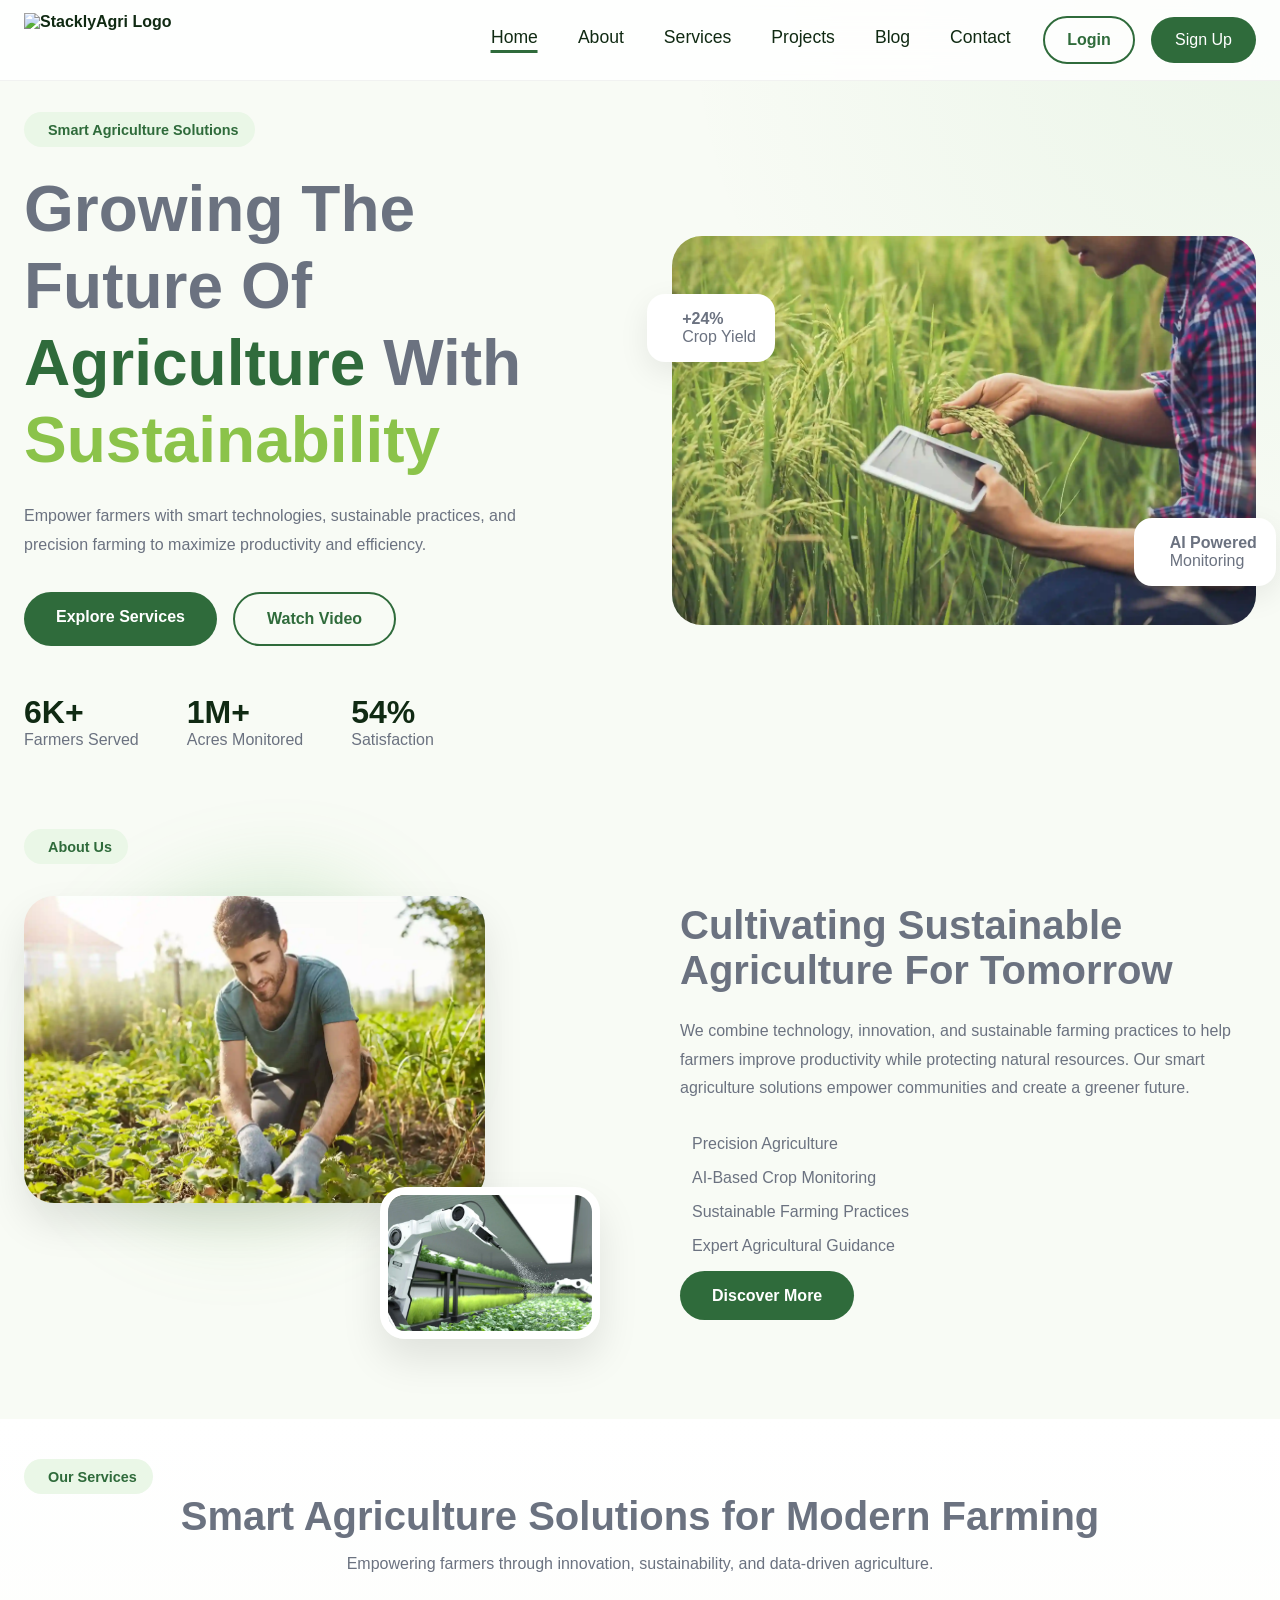
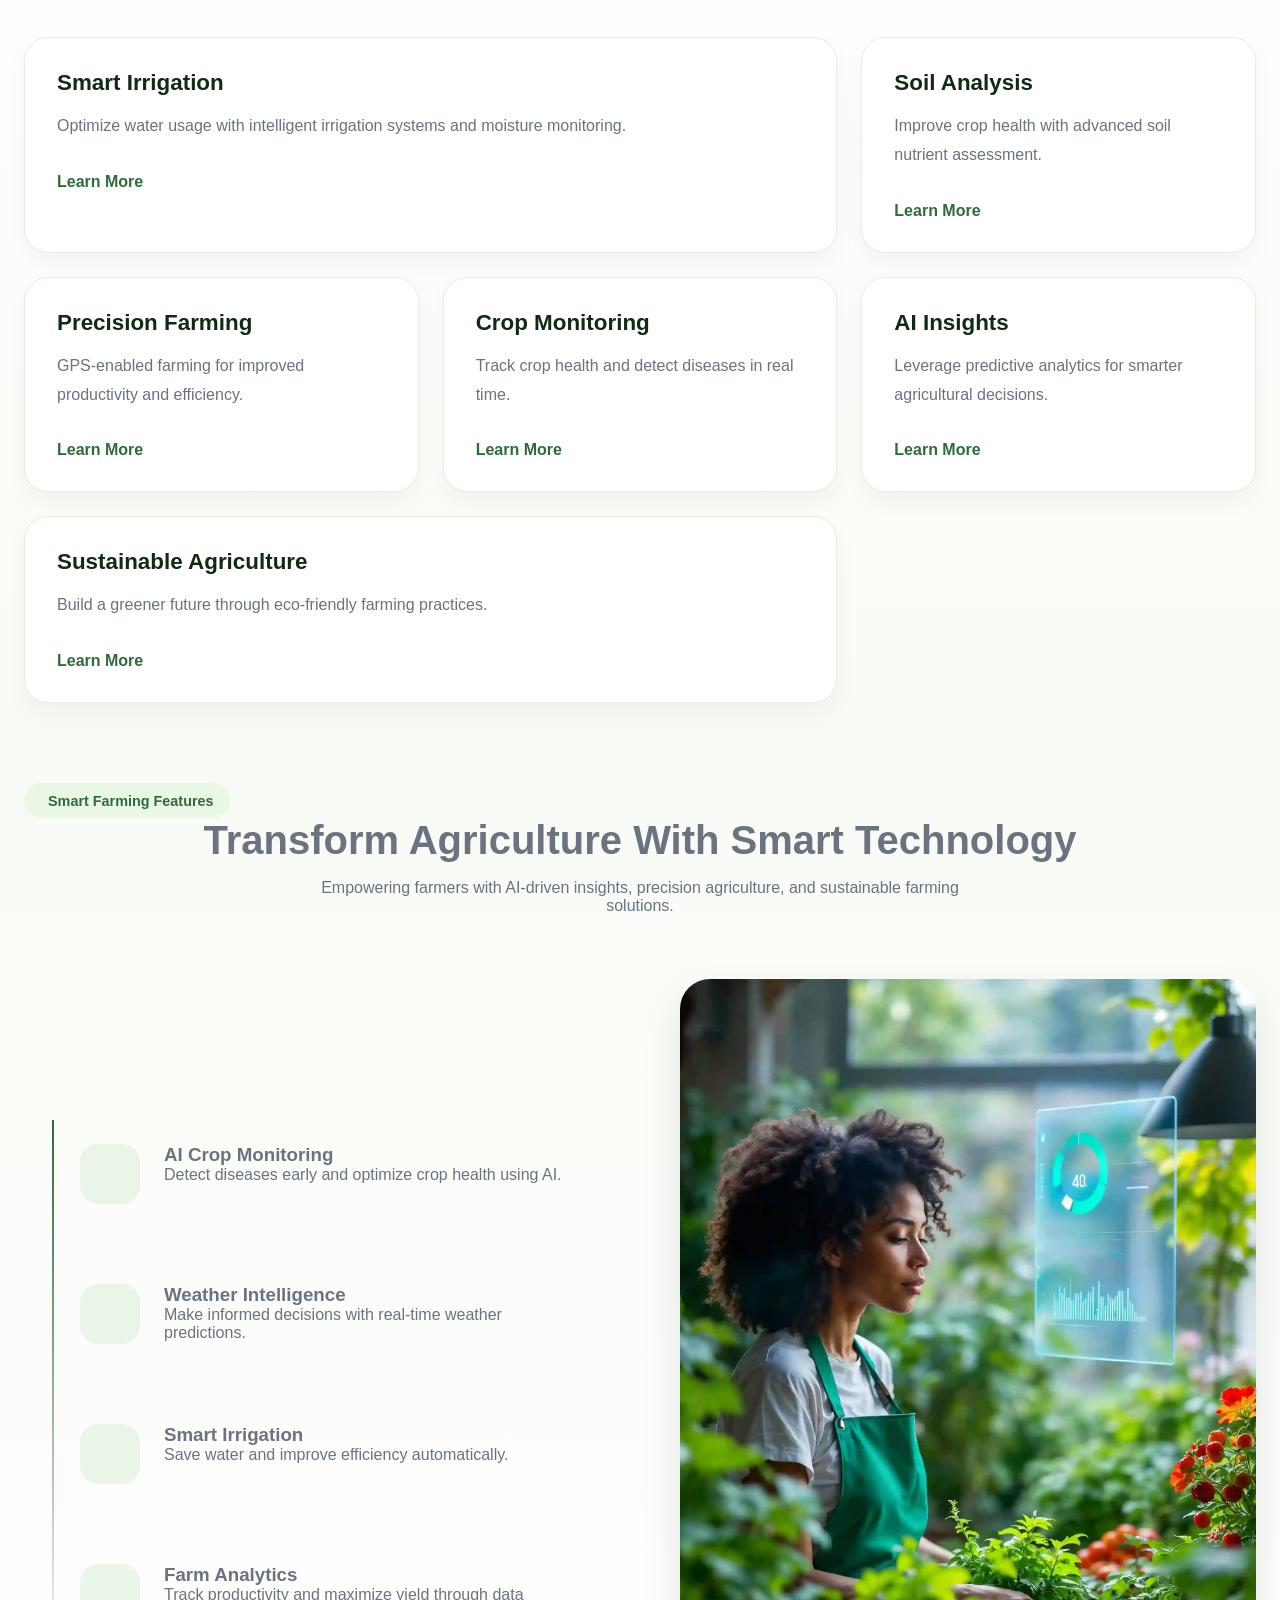
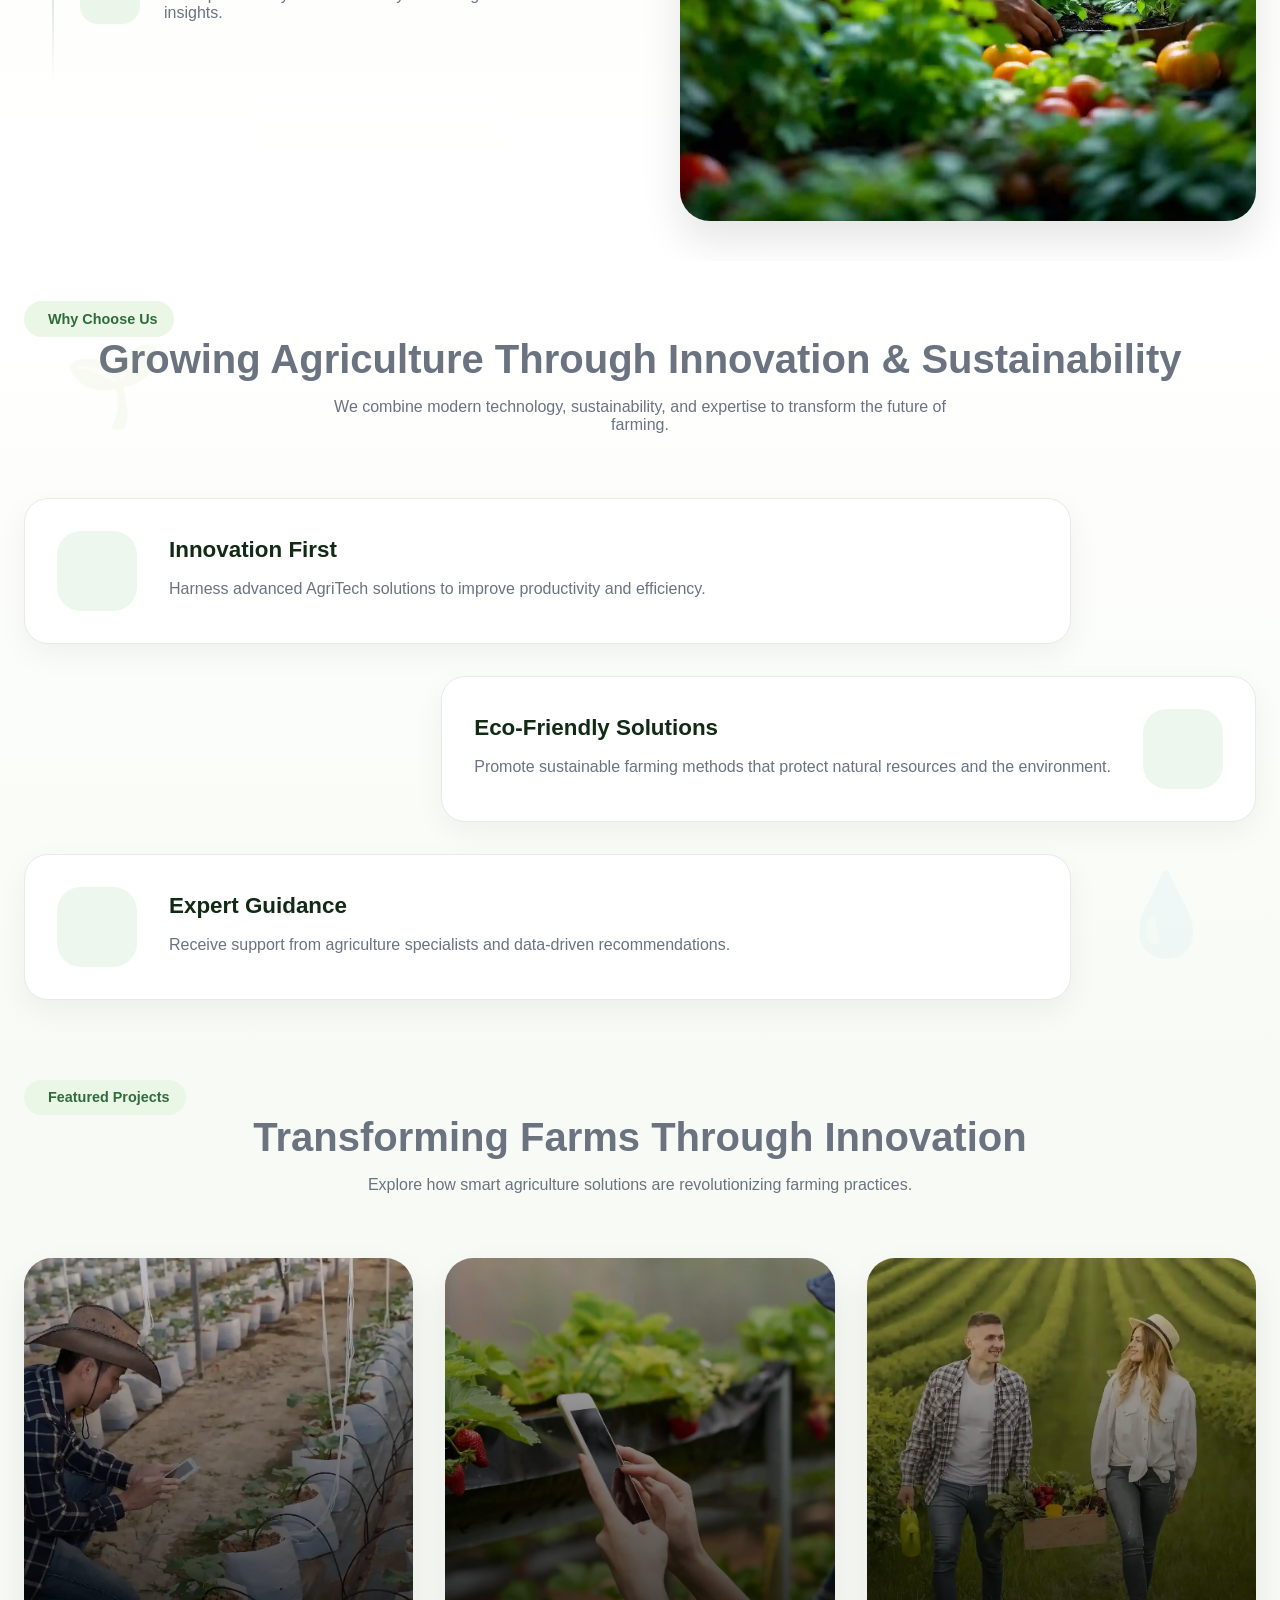
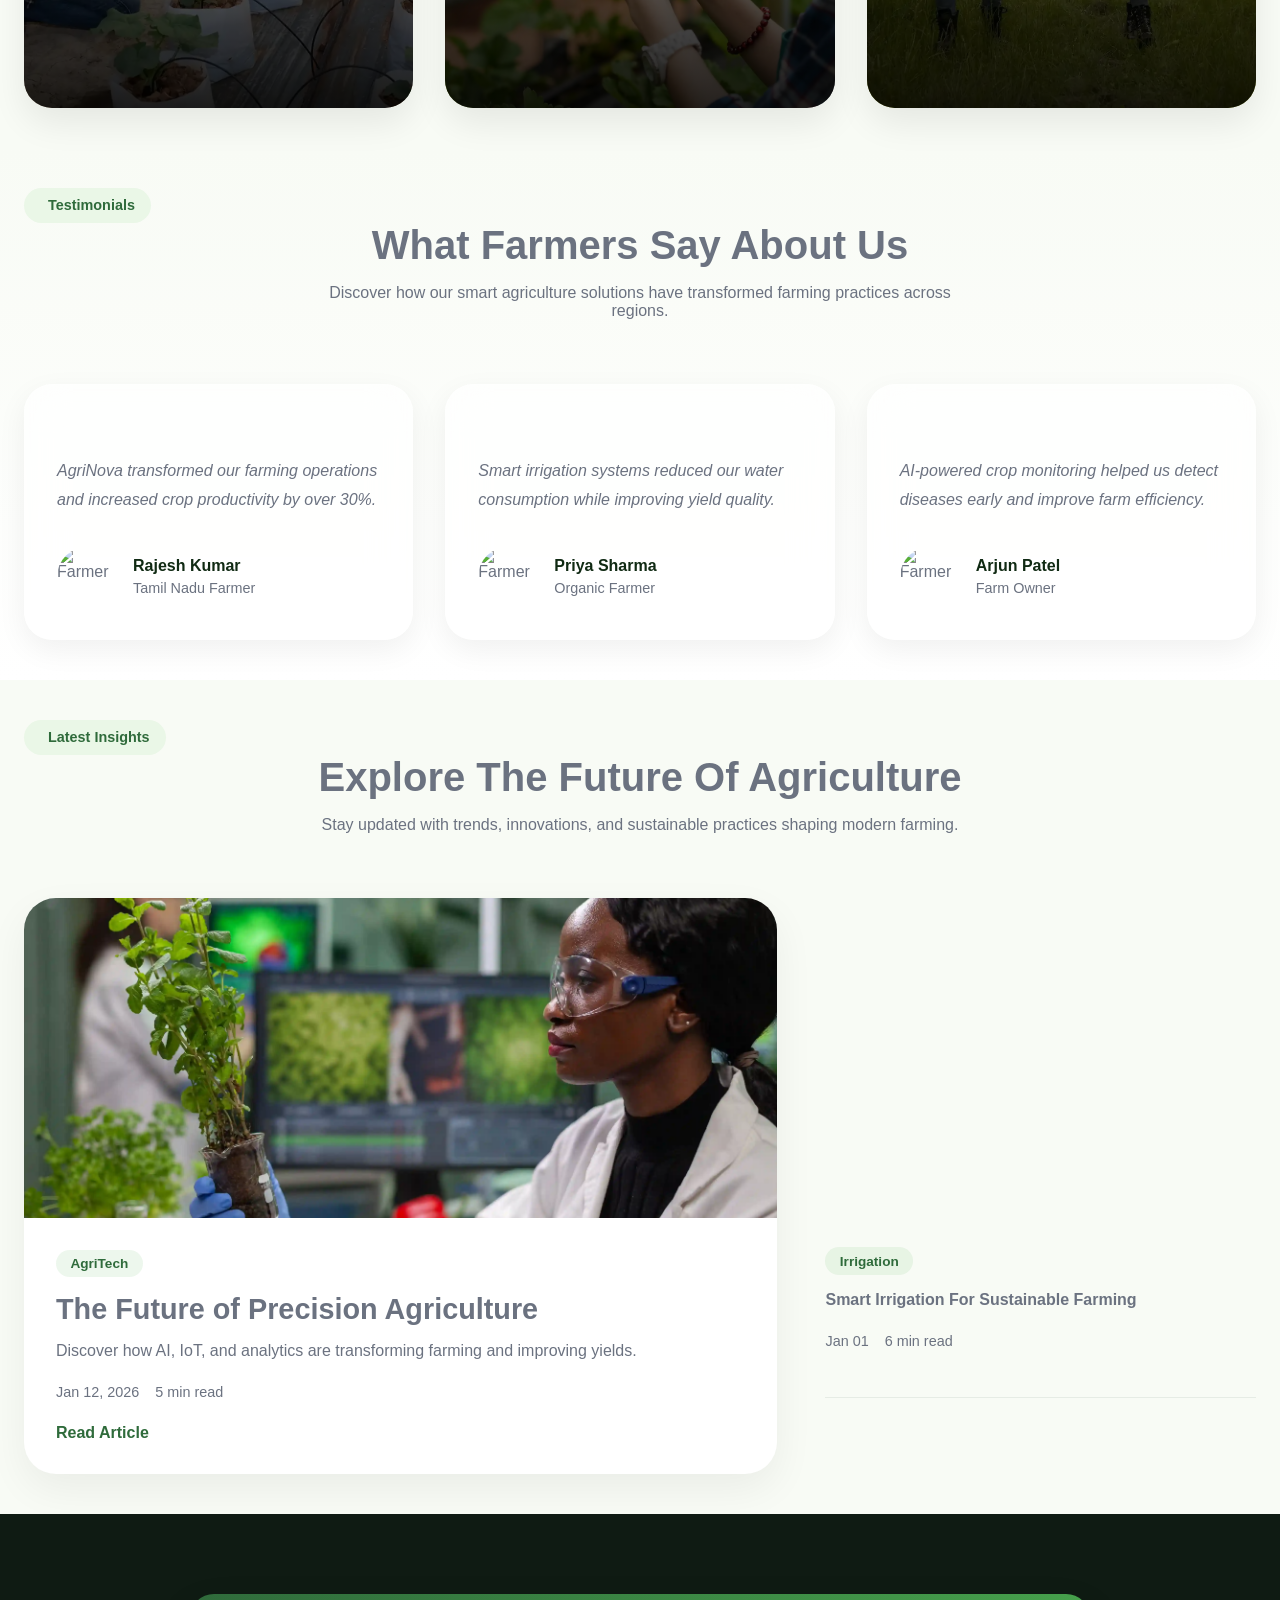
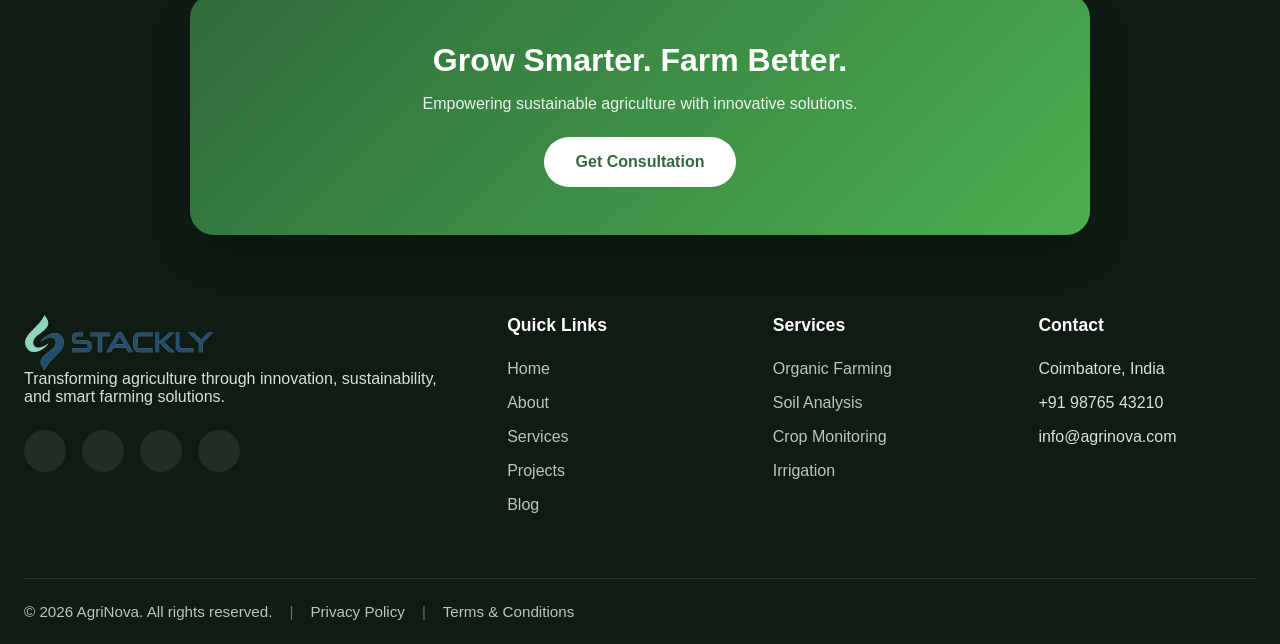
==== commit 5f262d43: "Update index.html" ====
--- a/index.html
+++ b/index.html
@@ -31,7 +31,7 @@
                     <div class="nav__header">
 
                         <a href="index.html" class="logo">
-                            <img src="assets/images/logo-stackly.webp" alt="StacklyAgri Logo">
+                            <img src="logo-stackly.webp" alt="StacklyAgri Logo">
                         </a>
 
                     </div>
@@ -174,7 +174,7 @@
 
                 <div class="hero__image">
 
-                    <img src="assets/images/home/farmer-standing-rice-field-with-tablet_11zon.webp"
+                    <img src="farmer-standing-rice-field-with-tablet_11zon.webp"
                         alt="Smart Agriculture">
 
                     <div class="hero__card card-1">
@@ -226,12 +226,12 @@
                     <div class="about__blob"></div>
 
                     <img
-                        src="assets/images/home/close-up-outdoors-portrait-mature-attractive-bearded-male-farmer-blue-t-shirt-smiling-working-farm-plans-green-sprouts-picking-vegetables_11zon.webp"
+                        src="close-up-outdoors-portrait-mature-attractive-bearded-male-farmer-blue-t-shirt-smiling-working-farm-plans-green-sprouts-picking-vegetables_11zon.webp"
                         alt="Farmer"
                         class="about__img about__img-big">
 
                     <img
-                        src="assets/images/home/smart-robotic-farmer-spraying-fertilizer-vegetable-green-plants_11zon.webp"
+                        src="smart-robotic-farmer-spraying-fertilizer-vegetable-green-plants_11zon.webp"
                         alt="Smart Farming"
                         class="about__img about__img-small">
 
@@ -569,7 +569,7 @@
                     <div class="features__blob"></div>
 
                     <img
-                        src="assets/images/home/digital-environment-scene_11zon.webp"
+                        src="digital-environment-scene_11zon.webp"
                         alt="Smart Farming Dashboard">
 
                 </div>
@@ -722,7 +722,7 @@
                         style="transition-delay:0ms;">
 
                     <img
-                        src="assets/images/home/young-green-melon-cantaloupe-growing-greenhouse_11zon.webp"
+                        src="young-green-melon-cantaloupe-growing-greenhouse_11zon.webp"
                         alt="Smart Irrigation"
                         class="project__img">
 
@@ -759,7 +759,7 @@
                         style="transition-delay:150ms;">
 
                     <img
-                        src="assets/images/home/shoulder-shot-female-gardener-taking-shot-ripe-strawberry_11zon.webp"
+                        src="shoulder-shot-female-gardener-taking-shot-ripe-strawberry_11zon.webp"
                         alt="Precision Farming"
                         class="project__img">
 
@@ -796,7 +796,7 @@
                         style="transition-delay:300ms;">
 
                     <img
-                        src="assets/images/home/couple-carrying-basket-with-vegetables_11zon.webp"
+                        src="couple-carrying-basket-with-vegetables_11zon.webp"
                         alt="Organic Farming"
                         class="project__img">
 
@@ -889,7 +889,7 @@
                     <div class="testimonial__profile">
 
                         <img
-                            src="assets/images/Persons/vicky-hladynets-C8Ta0gwPbQg-unsplash (1)_11zon.webp"
+                            src="Persons/vicky-hladynets-C8Ta0gwPbQg-unsplash (1)_11zon.webp"
                             alt="Farmer">
 
                         <div>
@@ -930,7 +930,7 @@
                     <div class="testimonial__profile">
 
                         <img
-                            src="assets/images/Persons/jurica-koletic-7YVZYZeITc8-unsplash_11zon.webp"
+                            src="Persons/jurica-koletic-7YVZYZeITc8-unsplash_11zon.webp"
                             alt="Farmer">
 
                         <div>
@@ -971,7 +971,7 @@
                     <div class="testimonial__profile">
 
                         <img
-                            src="assets/images/Persons/michael-dam-mEZ3PoFGs_k-unsplash_11zon.webp"
+                            src="Persons/michael-dam-mEZ3PoFGs_k-unsplash_11zon.webp"
                             alt="Farmer">
 
                         <div>
@@ -1029,7 +1029,7 @@
                     <div class="blog__image">
 
                         <img
-                            src="assets/images/home/scientist-looking-green-sapling-medical-experiment_11zon.webp"
+                            src="scientist-looking-green-sapling-medical-experiment_11zon.webp"
                             alt="Precision Agriculture">
 
                     </div>
@@ -1195,7 +1195,7 @@
 
                     <a href="#index.html" class="logo">
 
-                        <img src="assets/images/logo-stackly.webp" alt="StacklyAgri Logo">
+                        <img src="logo-stackly.webp" alt="StacklyAgri Logo">
 
                     </a>
 
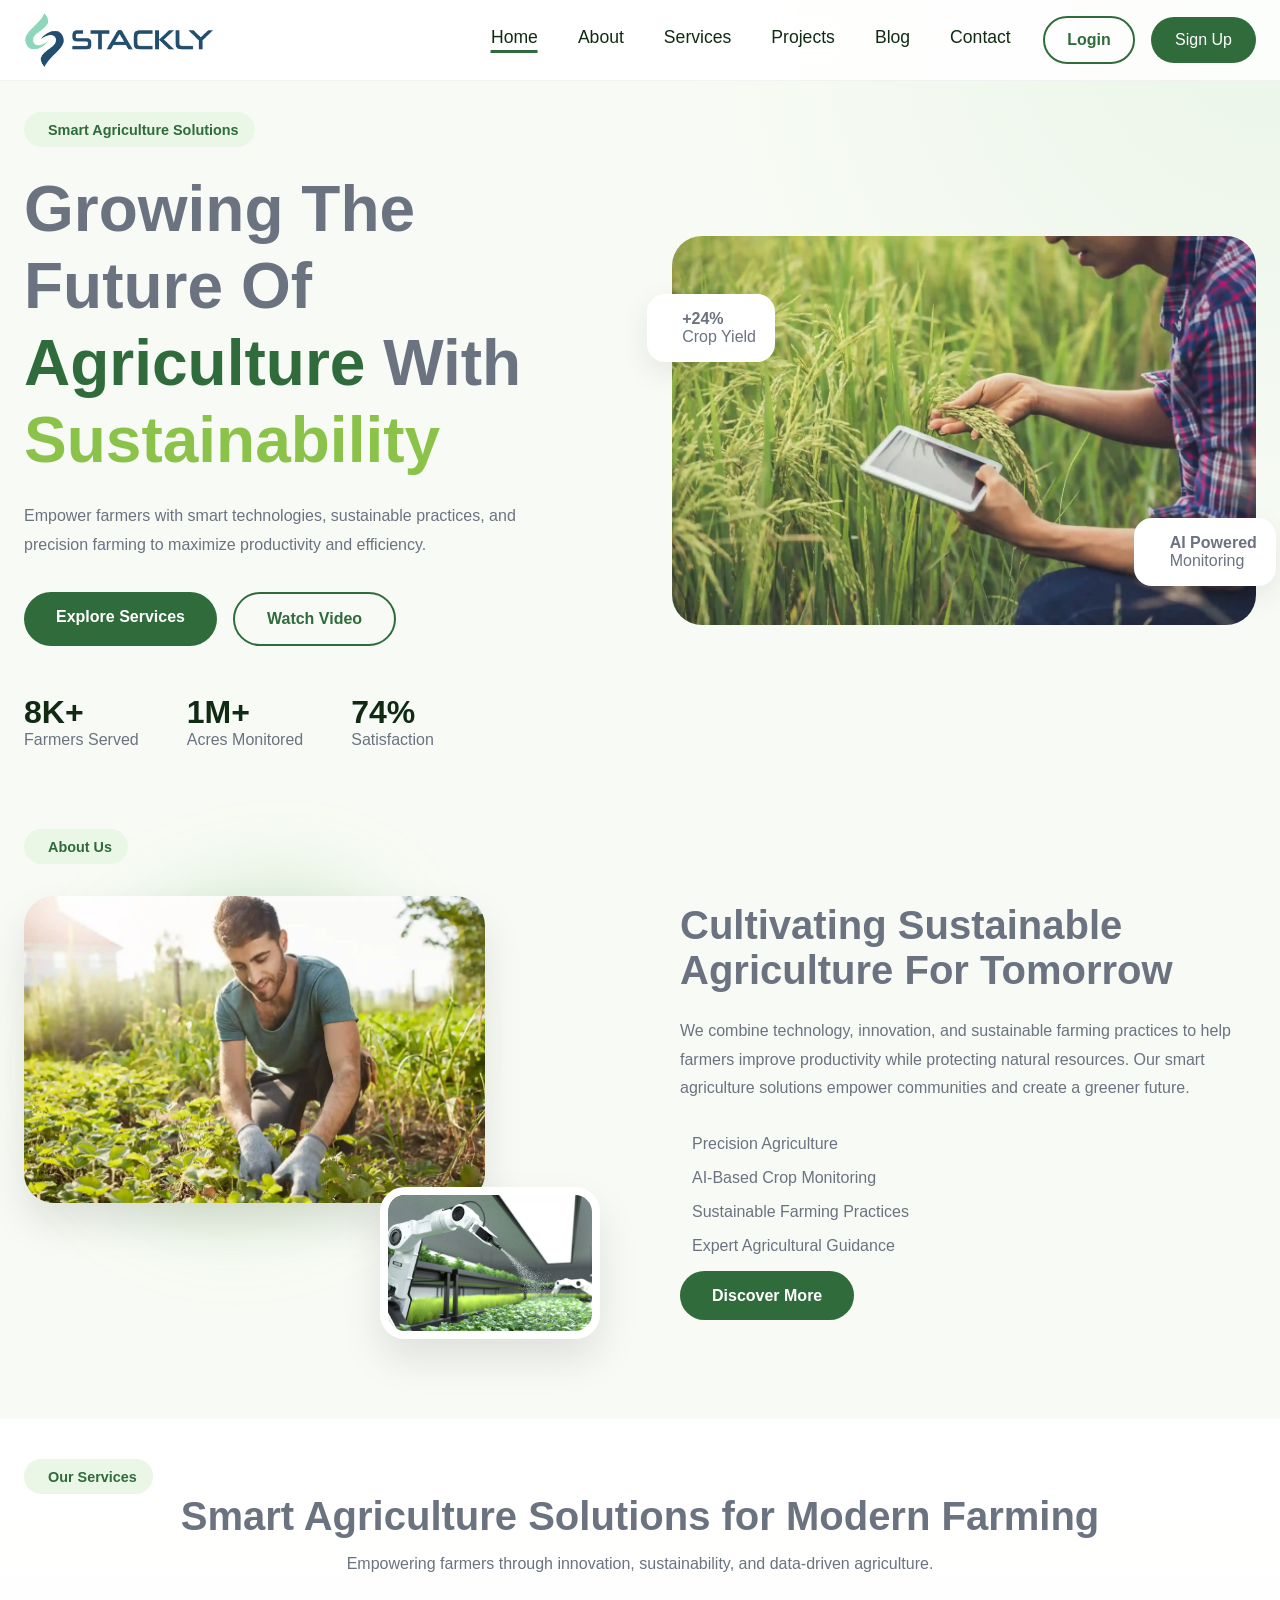
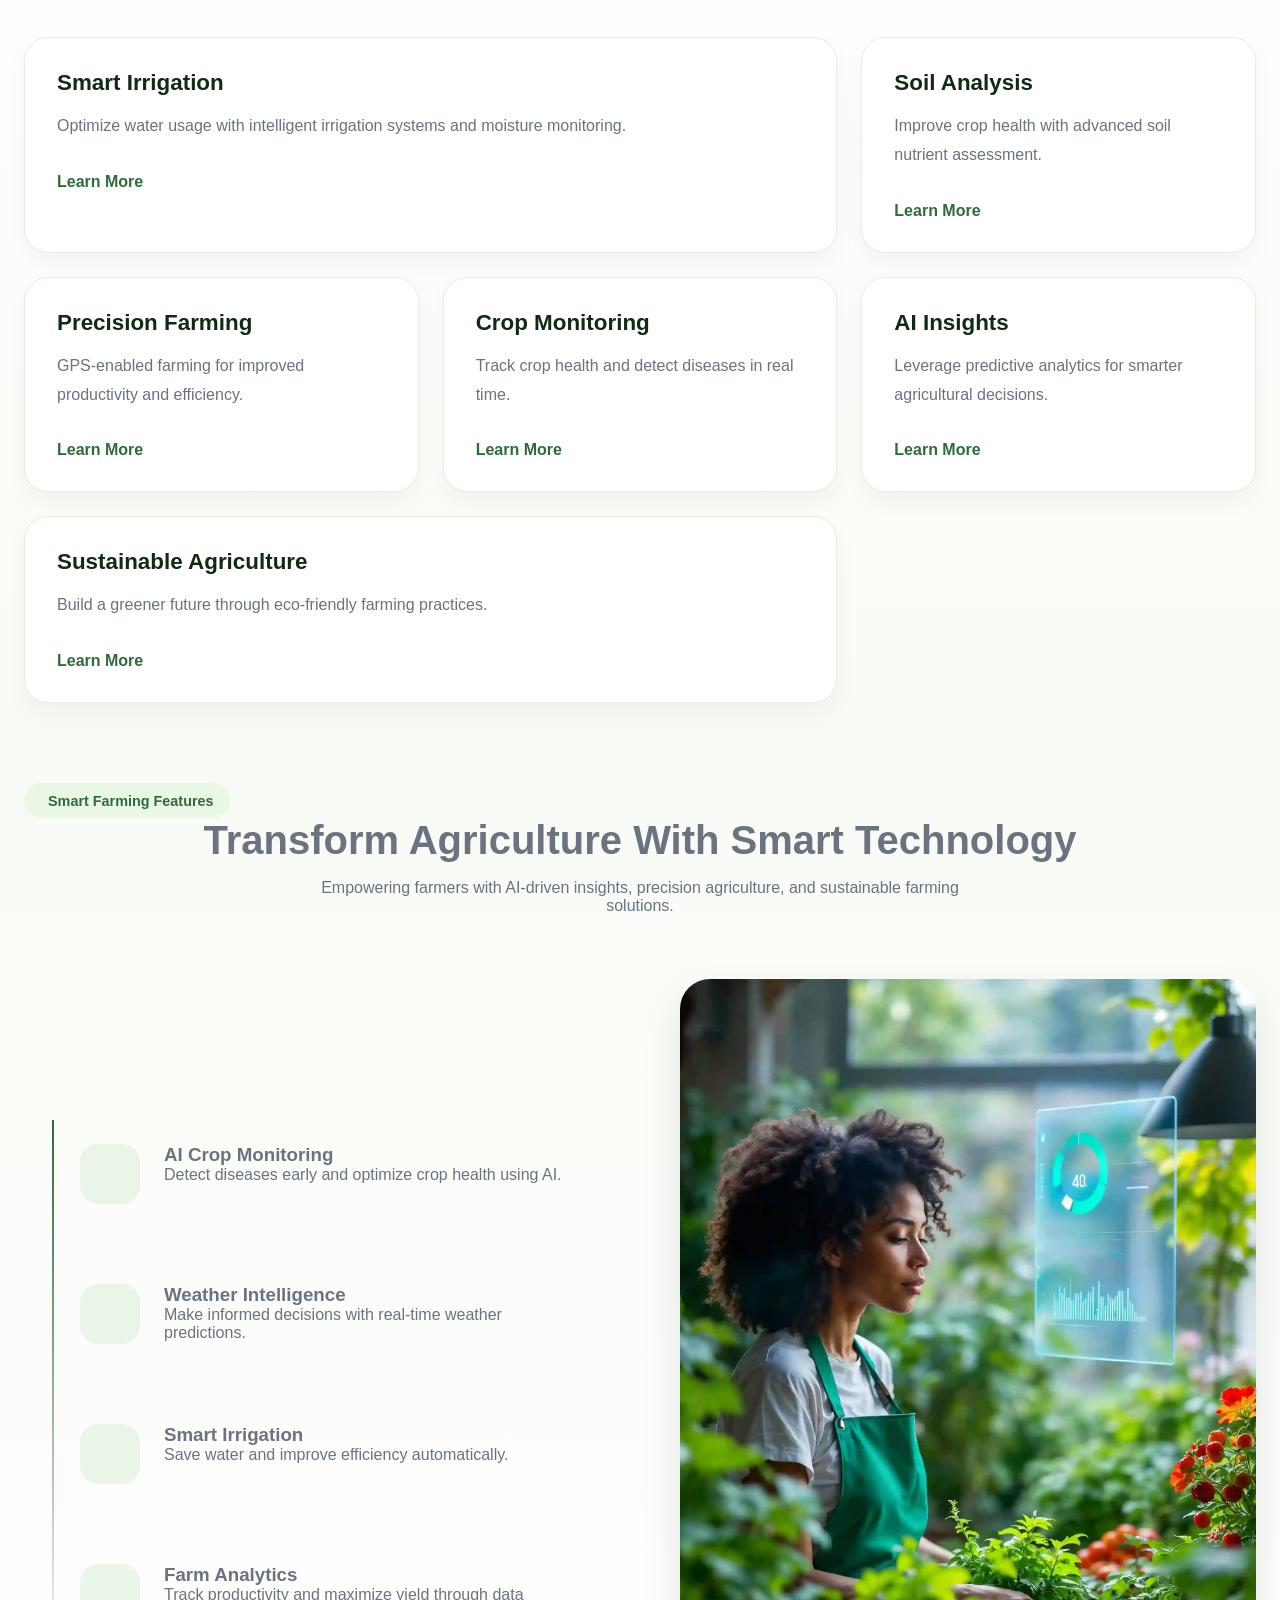
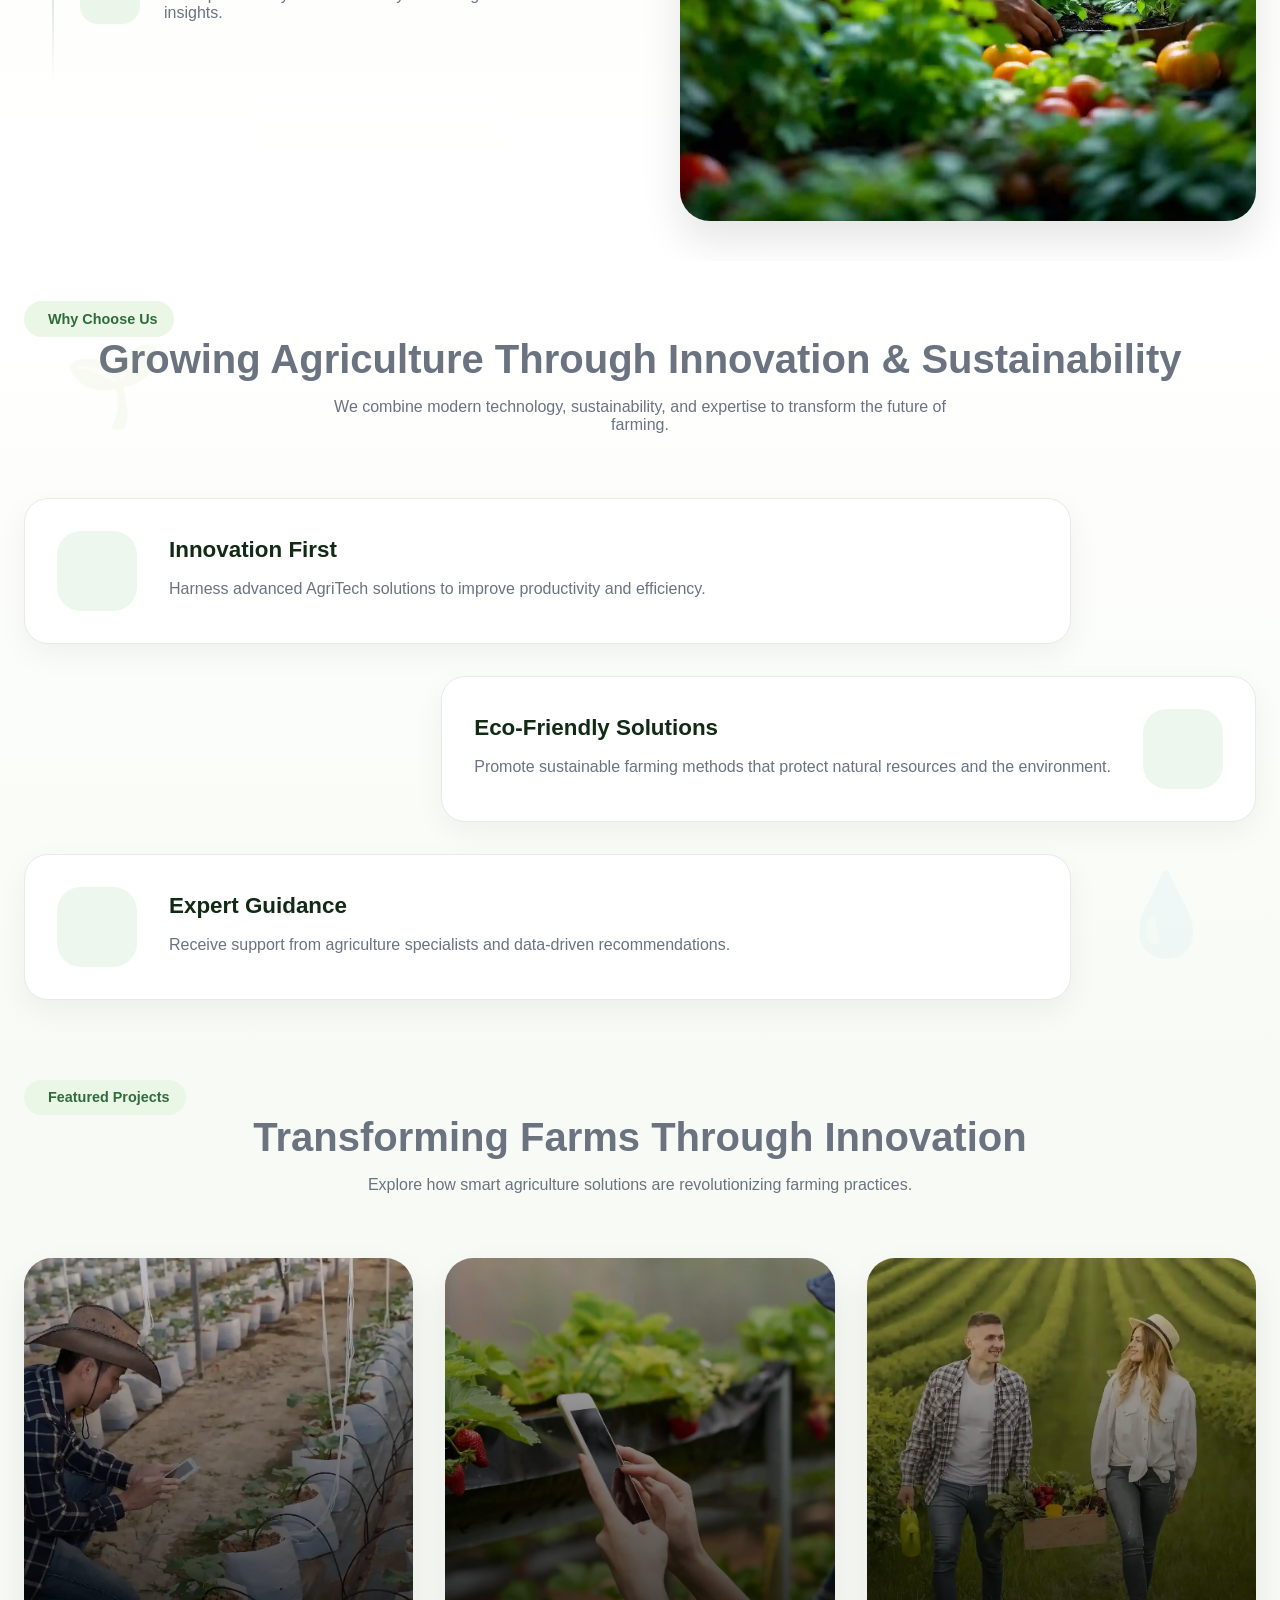
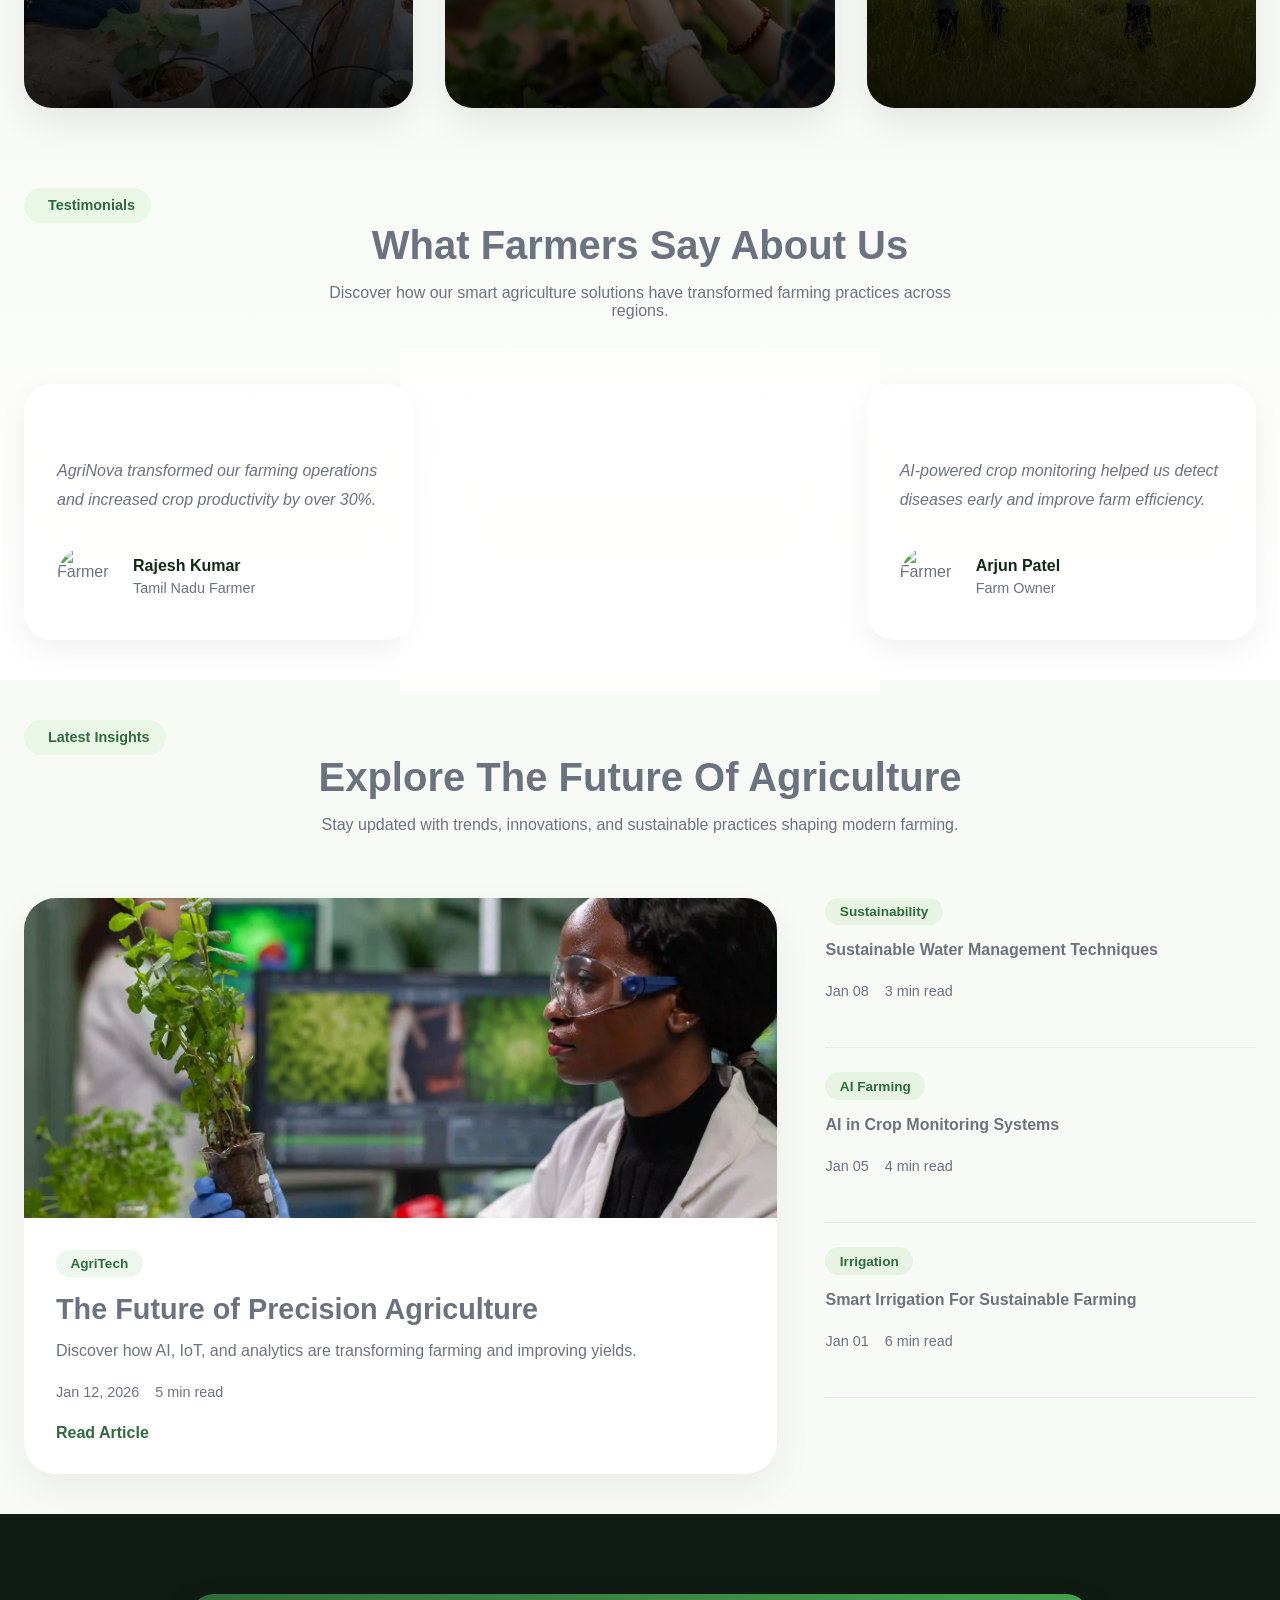
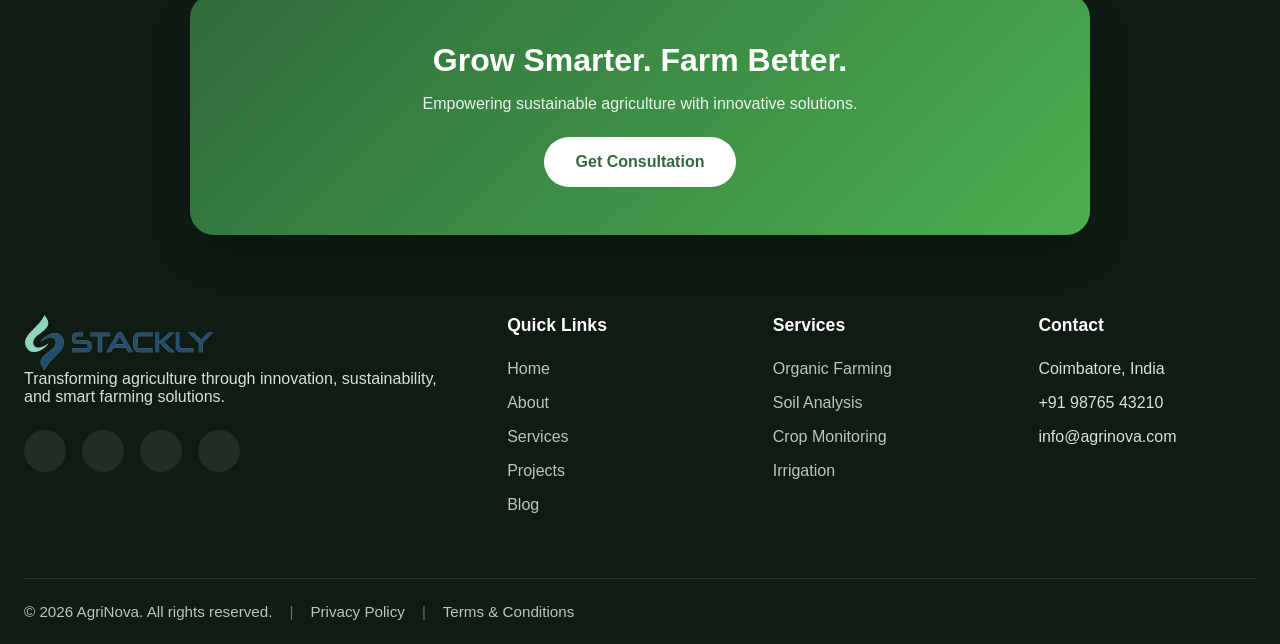
==== commit 0863bcdb: "Update index.html" ====
--- a/index.html
+++ b/index.html
@@ -23,7 +23,7 @@
 
             <nav class="nav">
                 <a href="index.html" class="logo">
-                    <img src="assets/images/logo-stackly.webp"
+                    <img src="logo-stackly.webp"
                         alt="StacklyAgri Logo">
                 </a>
                 <div class="nav__menu" id="nav-menu">
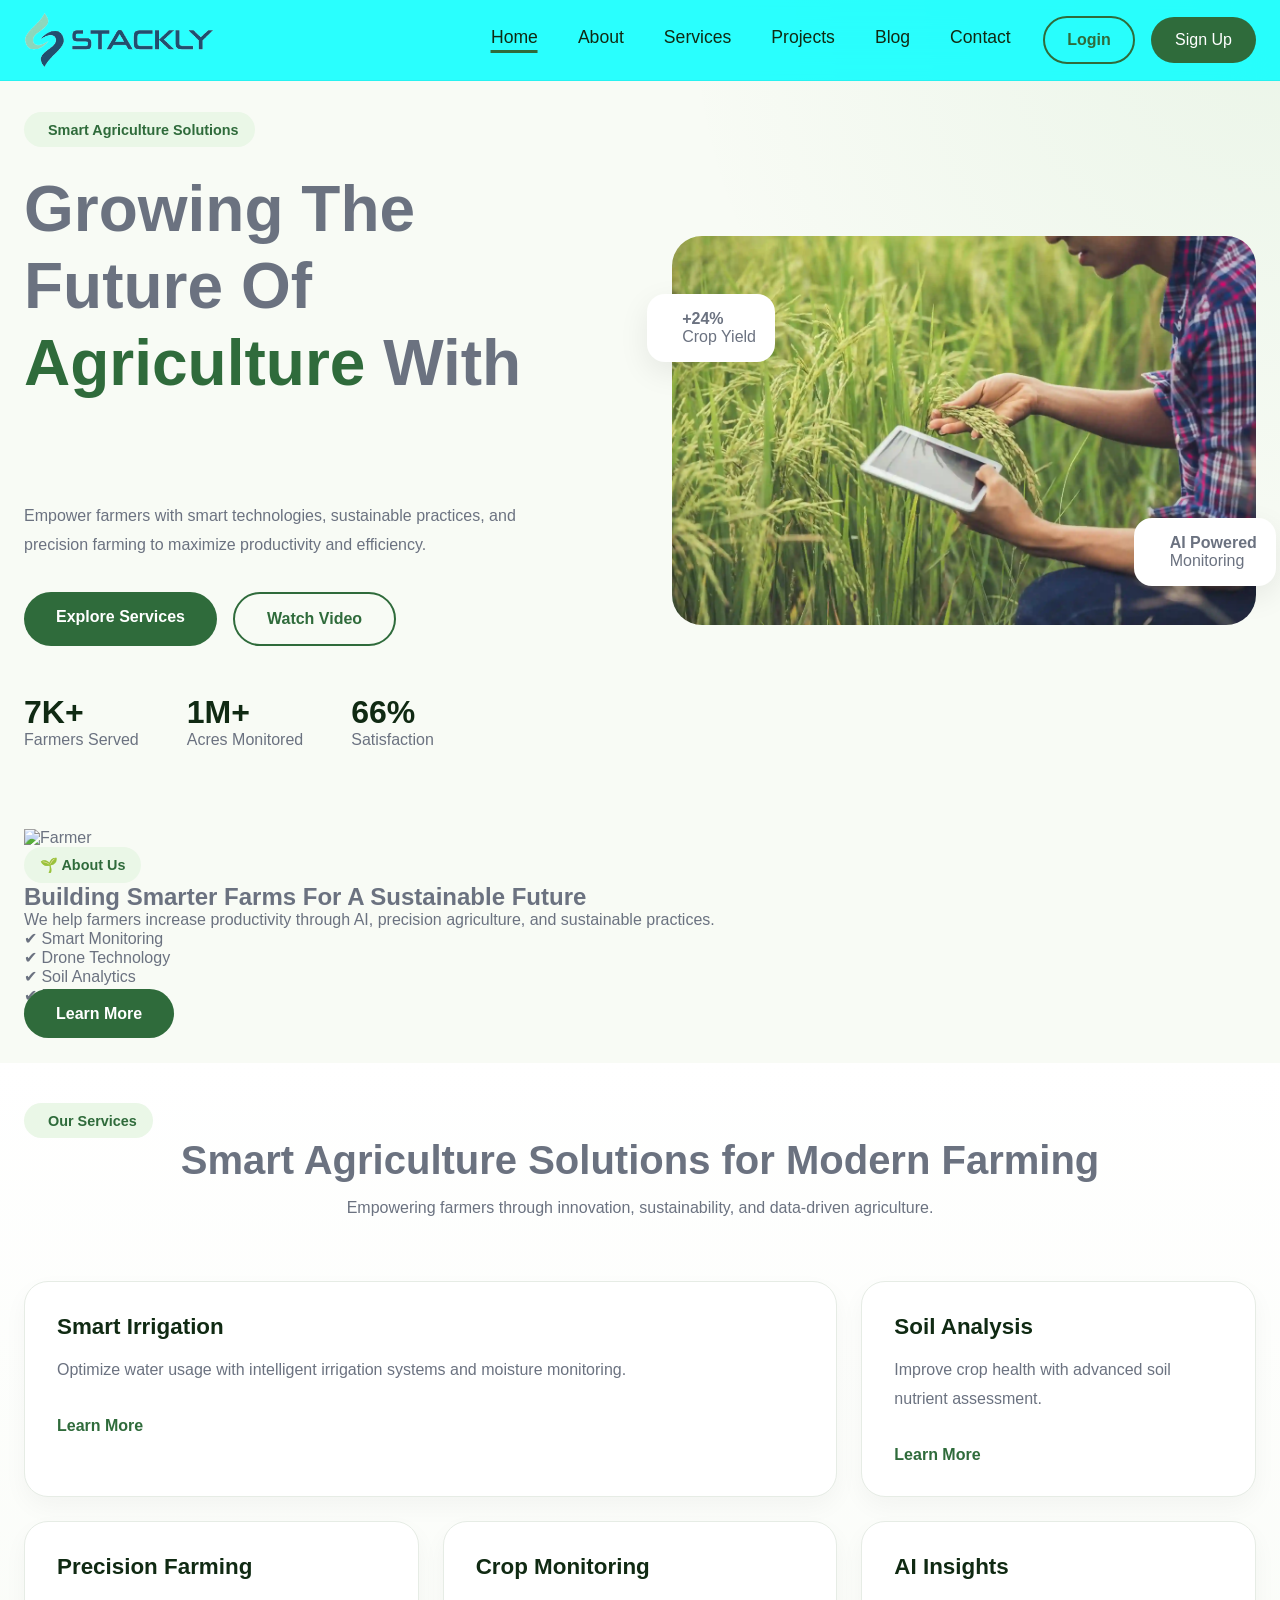
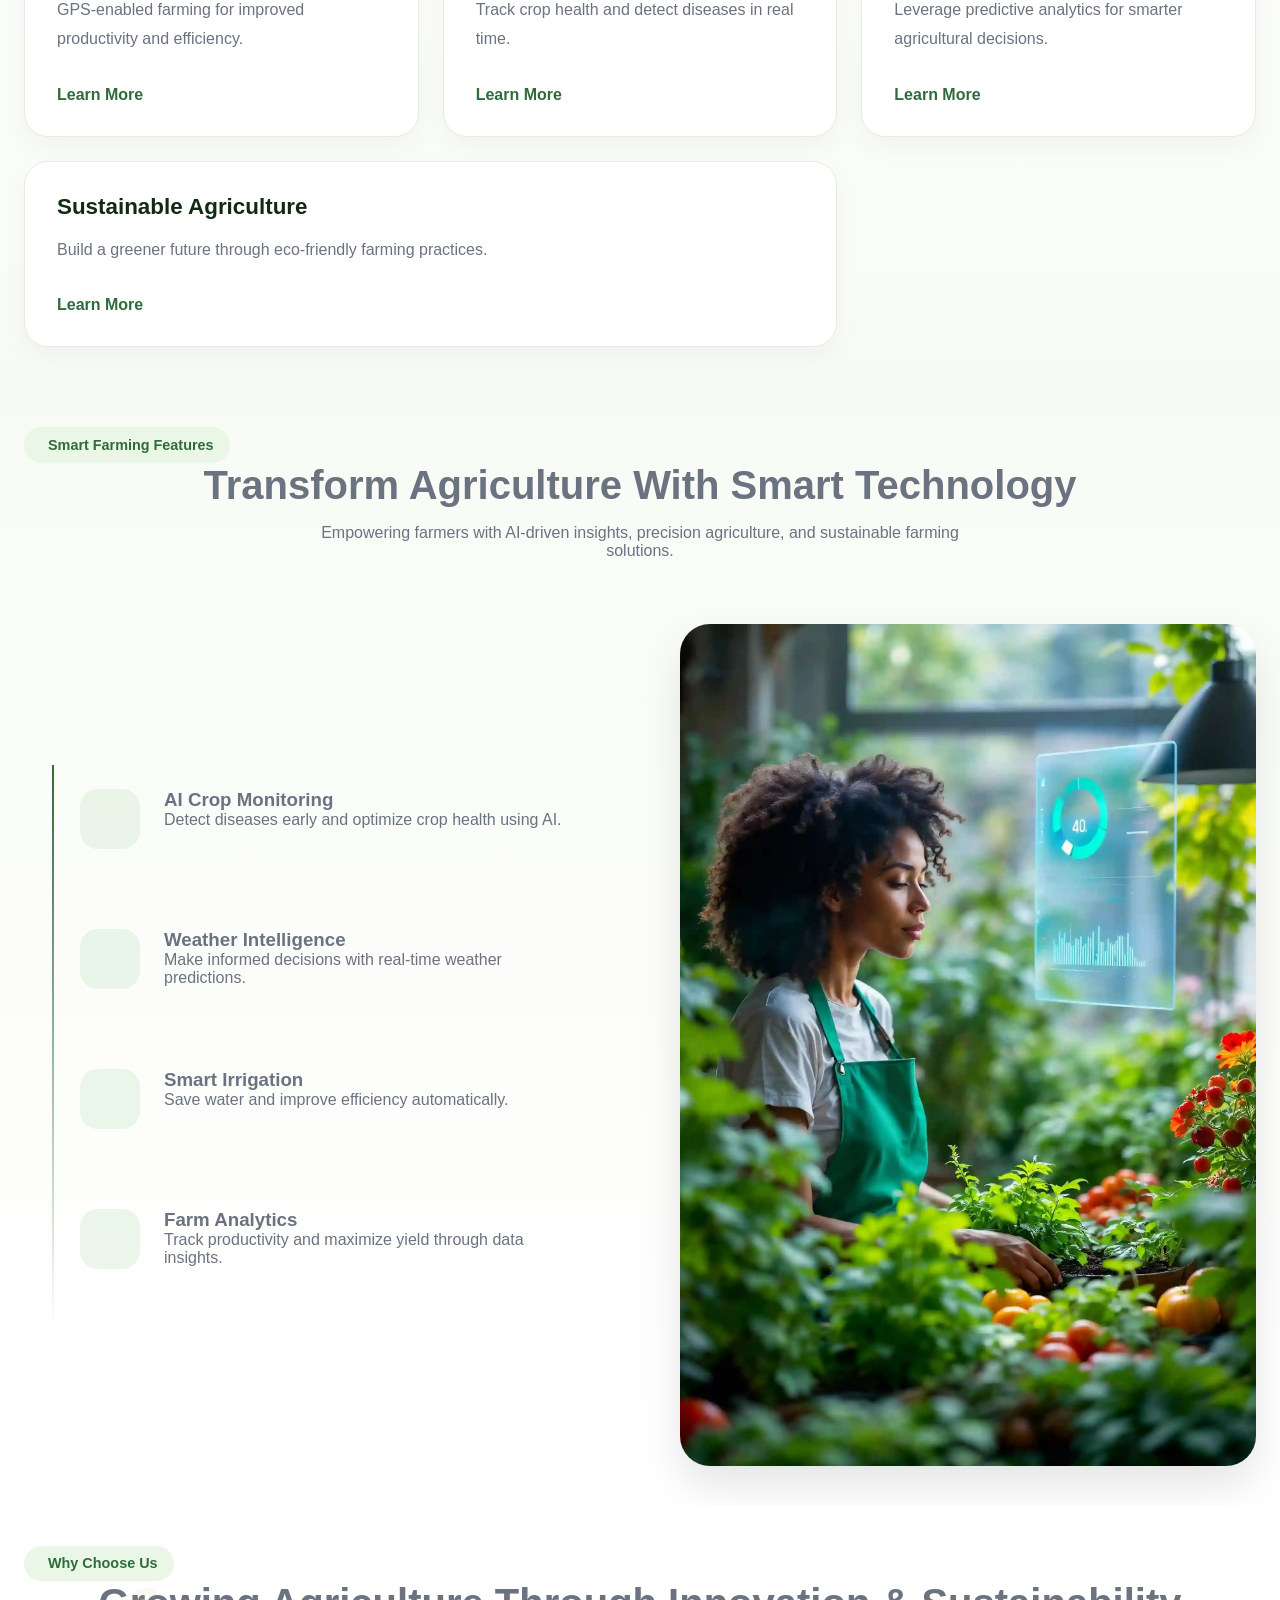
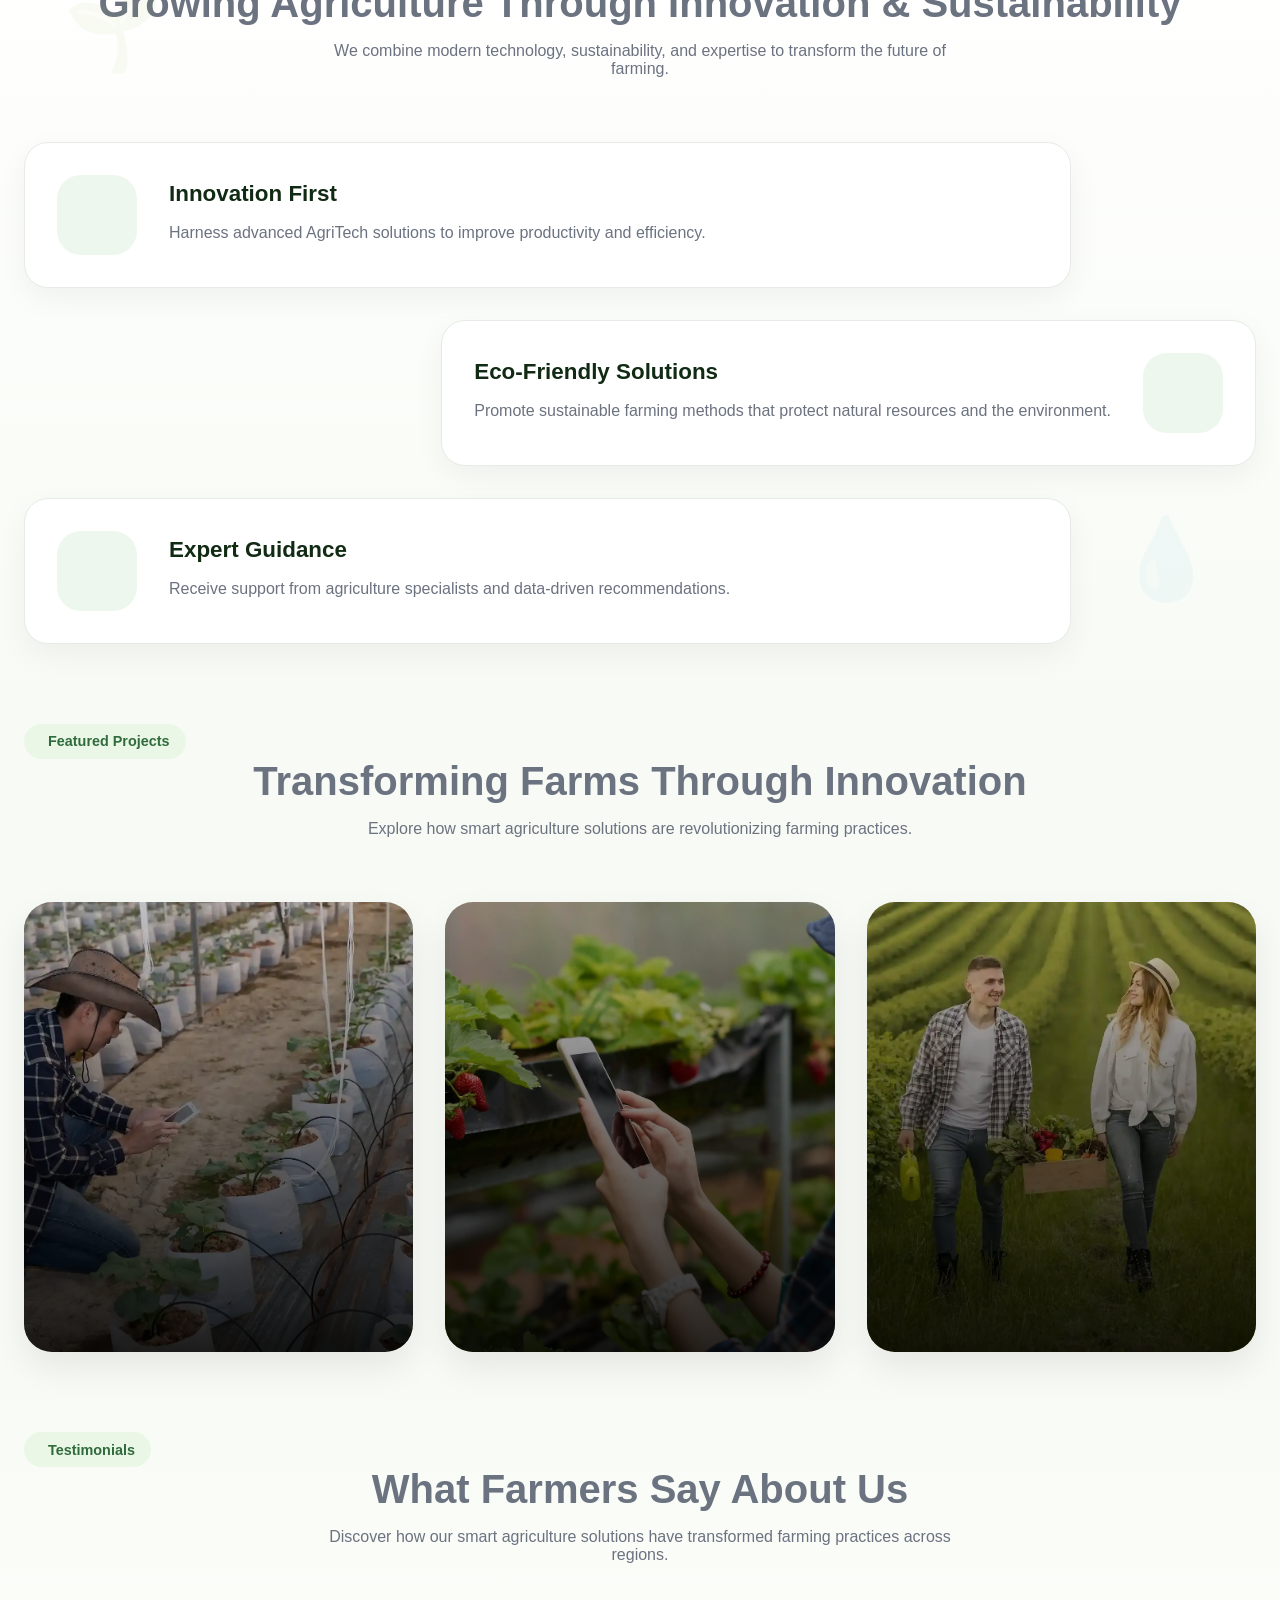
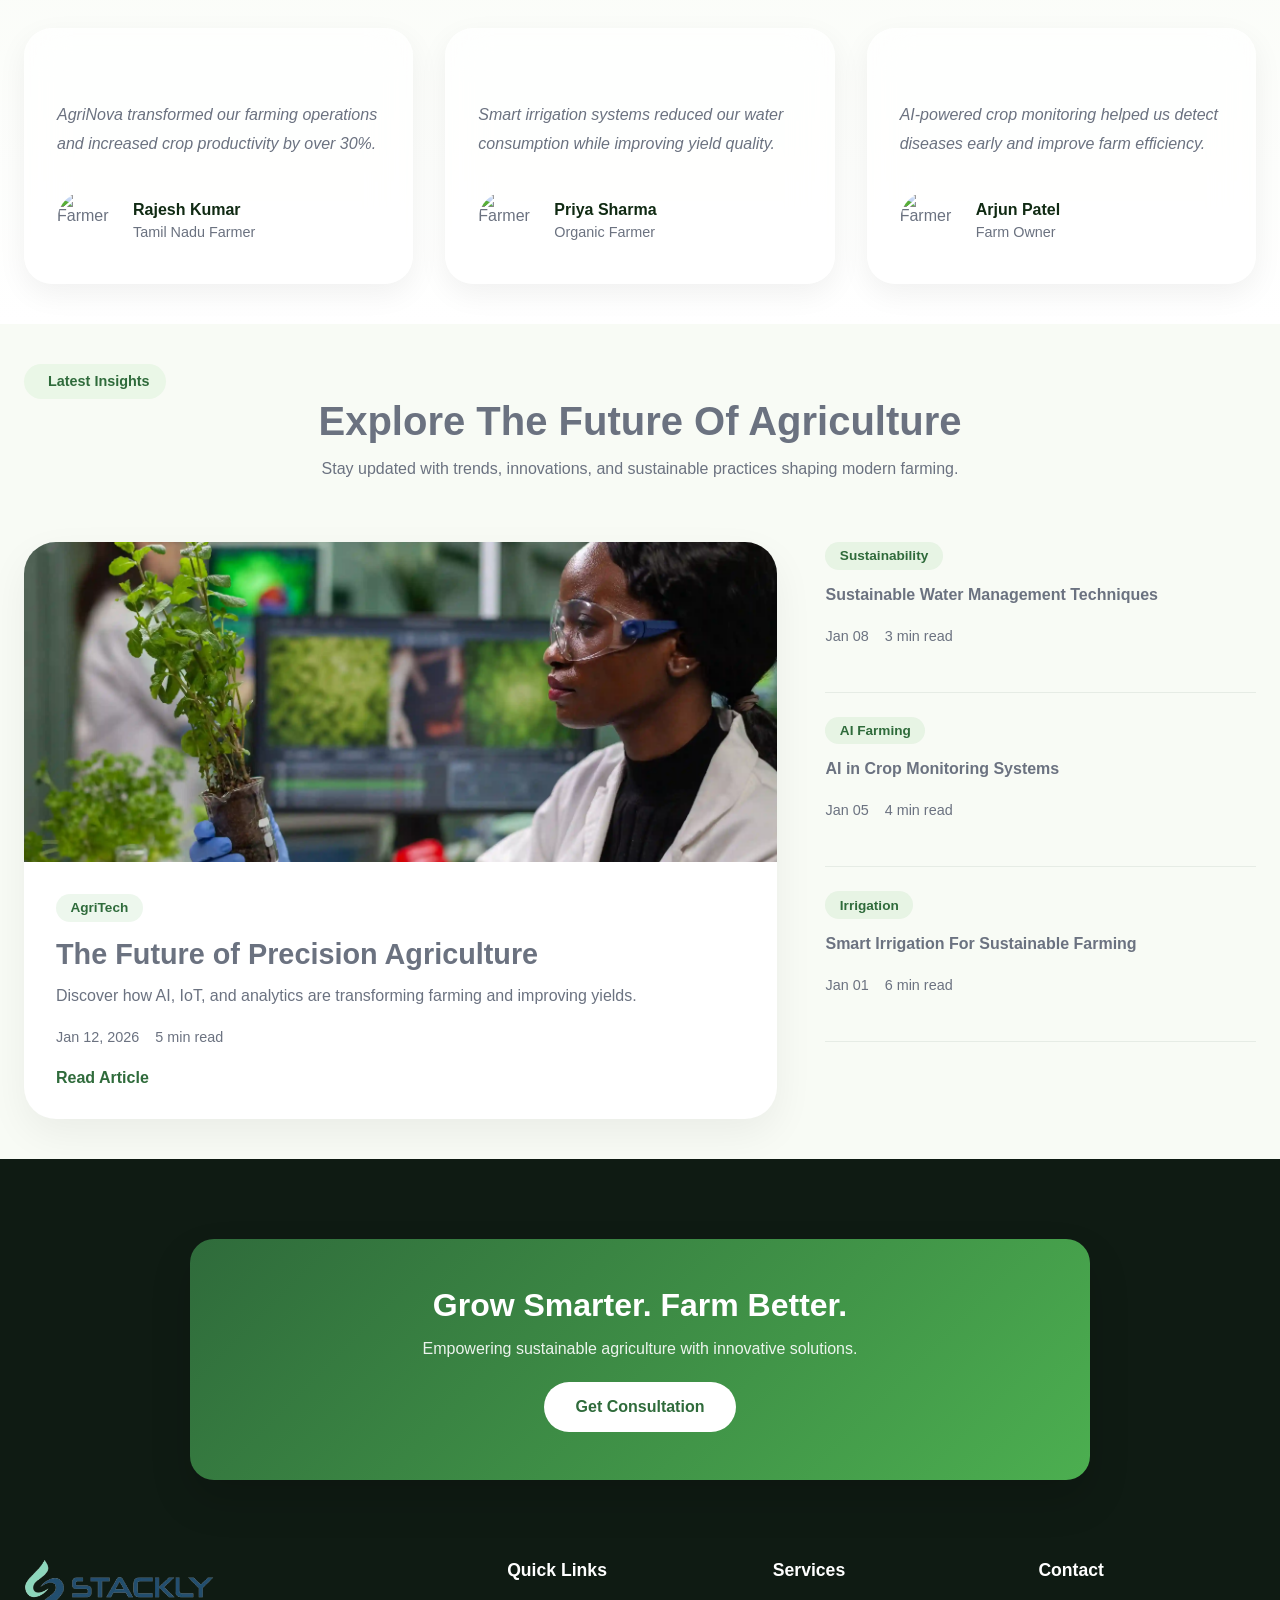
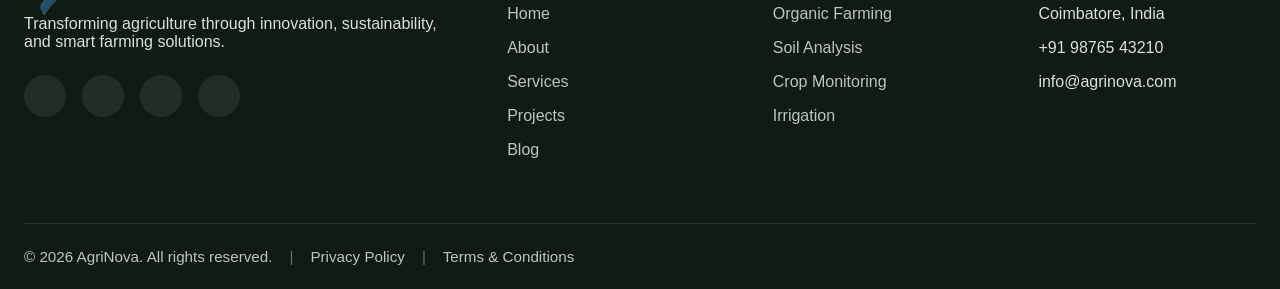
==== commit 0e0c619b: "Update index.html" ====
--- a/index.html
+++ b/index.html
@@ -206,100 +206,43 @@
         </div>
 
     </section>
-
-    <section class="about section">
-
-        <div class="container">
-
-            <div class="about__container reveal-left">
-
-                <!-- Left Side -->
-
-                <div class="about__images">
-                    <span class="section__tag">
-
-                        <i class="ri-leaf-line"></i>
-                        About Us
-
-                    </span>
-
-                    <div class="about__blob"></div>
-
-                    <img
-                        src="close-up-outdoors-portrait-mature-attractive-bearded-male-farmer-blue-t-shirt-smiling-working-farm-plans-green-sprouts-picking-vegetables_11zon.webp"
-                        alt="Farmer"
-                        class="about__img about__img-big">
-
-                    <img
-                        src="smart-robotic-farmer-spraying-fertilizer-vegetable-green-plants_11zon.webp"
-                        alt="Smart Farming"
-                        class="about__img about__img-small">
-
-                </div>
-
-                <!-- Right Side -->
-
-                <div class="about__content reveal-right">
-
-
-
-                    <h2 class="section__title">
-                        Cultivating Sustainable
-                        Agriculture For Tomorrow
-
-                    </h2>
-
-                    <p class="about__description">
-
-                        We combine technology, innovation,
-                        and sustainable farming practices
-                        to help farmers improve productivity
-                        while protecting natural resources.
-
-                        Our smart agriculture solutions
-                        empower communities and create a
-                        greener future.
-
-                    </p>
-
-                    <ul class="about__list">
-
-                        <li>
-                            <i class="ri-checkbox-circle-fill"></i>
-                            Precision Agriculture
-                        </li>
-
-                        <li>
-                            <i class="ri-checkbox-circle-fill"></i>
-                            AI-Based Crop Monitoring
-                        </li>
-
-                        <li>
-                            <i class="ri-checkbox-circle-fill"></i>
-                            Sustainable Farming Practices
-                        </li>
-
-                        <li>
-                            <i class="ri-checkbox-circle-fill"></i>
-                            Expert Agricultural Guidance
-                        </li>
-
-                    </ul>
-
-                    <a href="404.html"
-                    class="button">
-
-                        Discover More
-
-                    </a>
-
-                </div>
-
+<section class="about section">
+    <div class="container">
+        <div class="about-modern">
+
+            <div class="about-modern__image">
+                <img src="farmer.webp" alt="Farmer">
+            </div>
+
+            <div class="about-modern__card">
+                <span class="section__tag">
+                    🌱 About Us
+                </span>
+
+                <h2>
+                    Building Smarter Farms For A Sustainable Future
+                </h2>
+
+                <p>
+                    We help farmers increase productivity through AI,
+                    precision agriculture, and sustainable practices.
+                </p>
+
+                <ul>
+                    <li>✔ Smart Monitoring</li>
+                    <li>✔ Drone Technology</li>
+                    <li>✔ Soil Analytics</li>
+                    <li>✔ Expert Support</li>
+                </ul>
+
+                <a href="#" class="button">
+                    Learn More
+                </a>
             </div>
 
         </div>
-
-    </section>
+    </div>
+</section>
 
     <section class="services section" id="services">
 
--- a/header.css
+++ b/header.css
@@ -9,7 +9,7 @@
 
     z-index:1000;
 
-    background:rgba(255,255,255,.85);
+    background:rgba(5,255,255,.85);
 
     backdrop-filter:blur(20px);
 
@@ -738,4 +738,4 @@
 
         align-items:center;
     }
-}+}
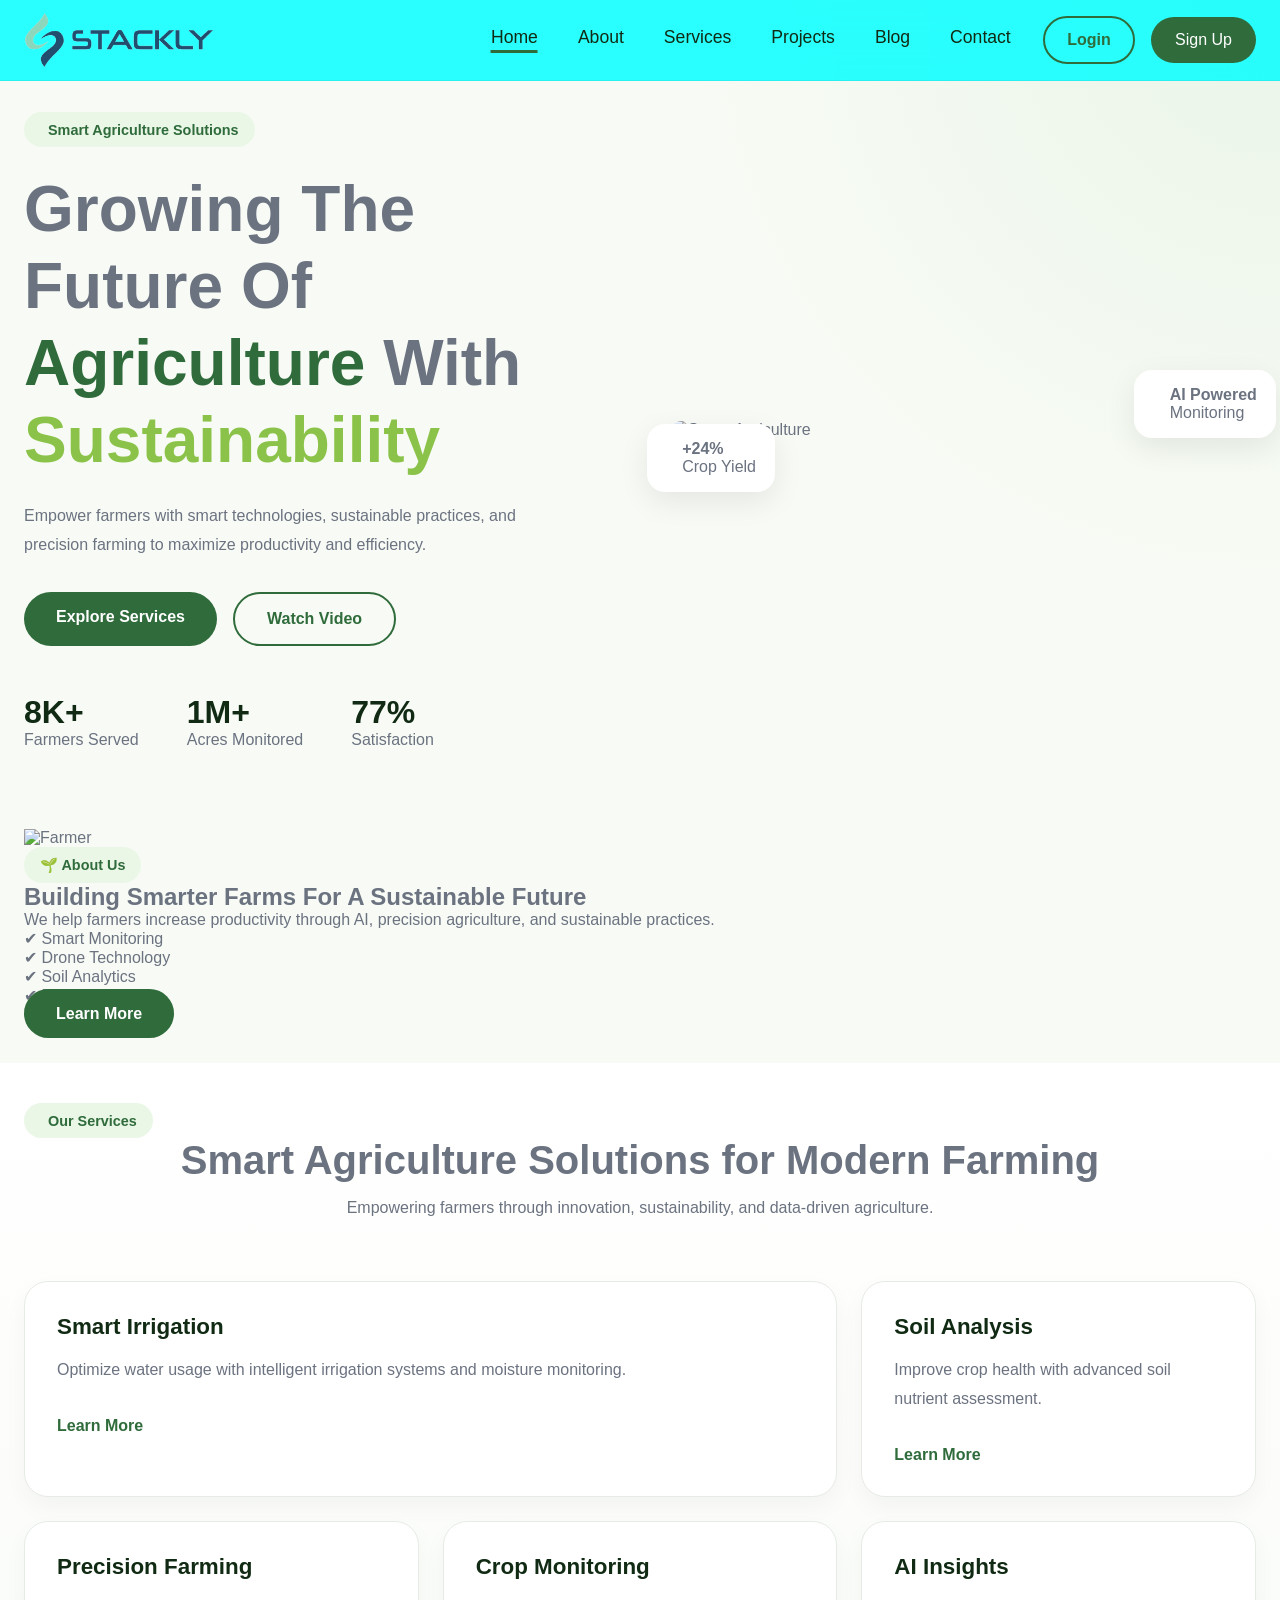
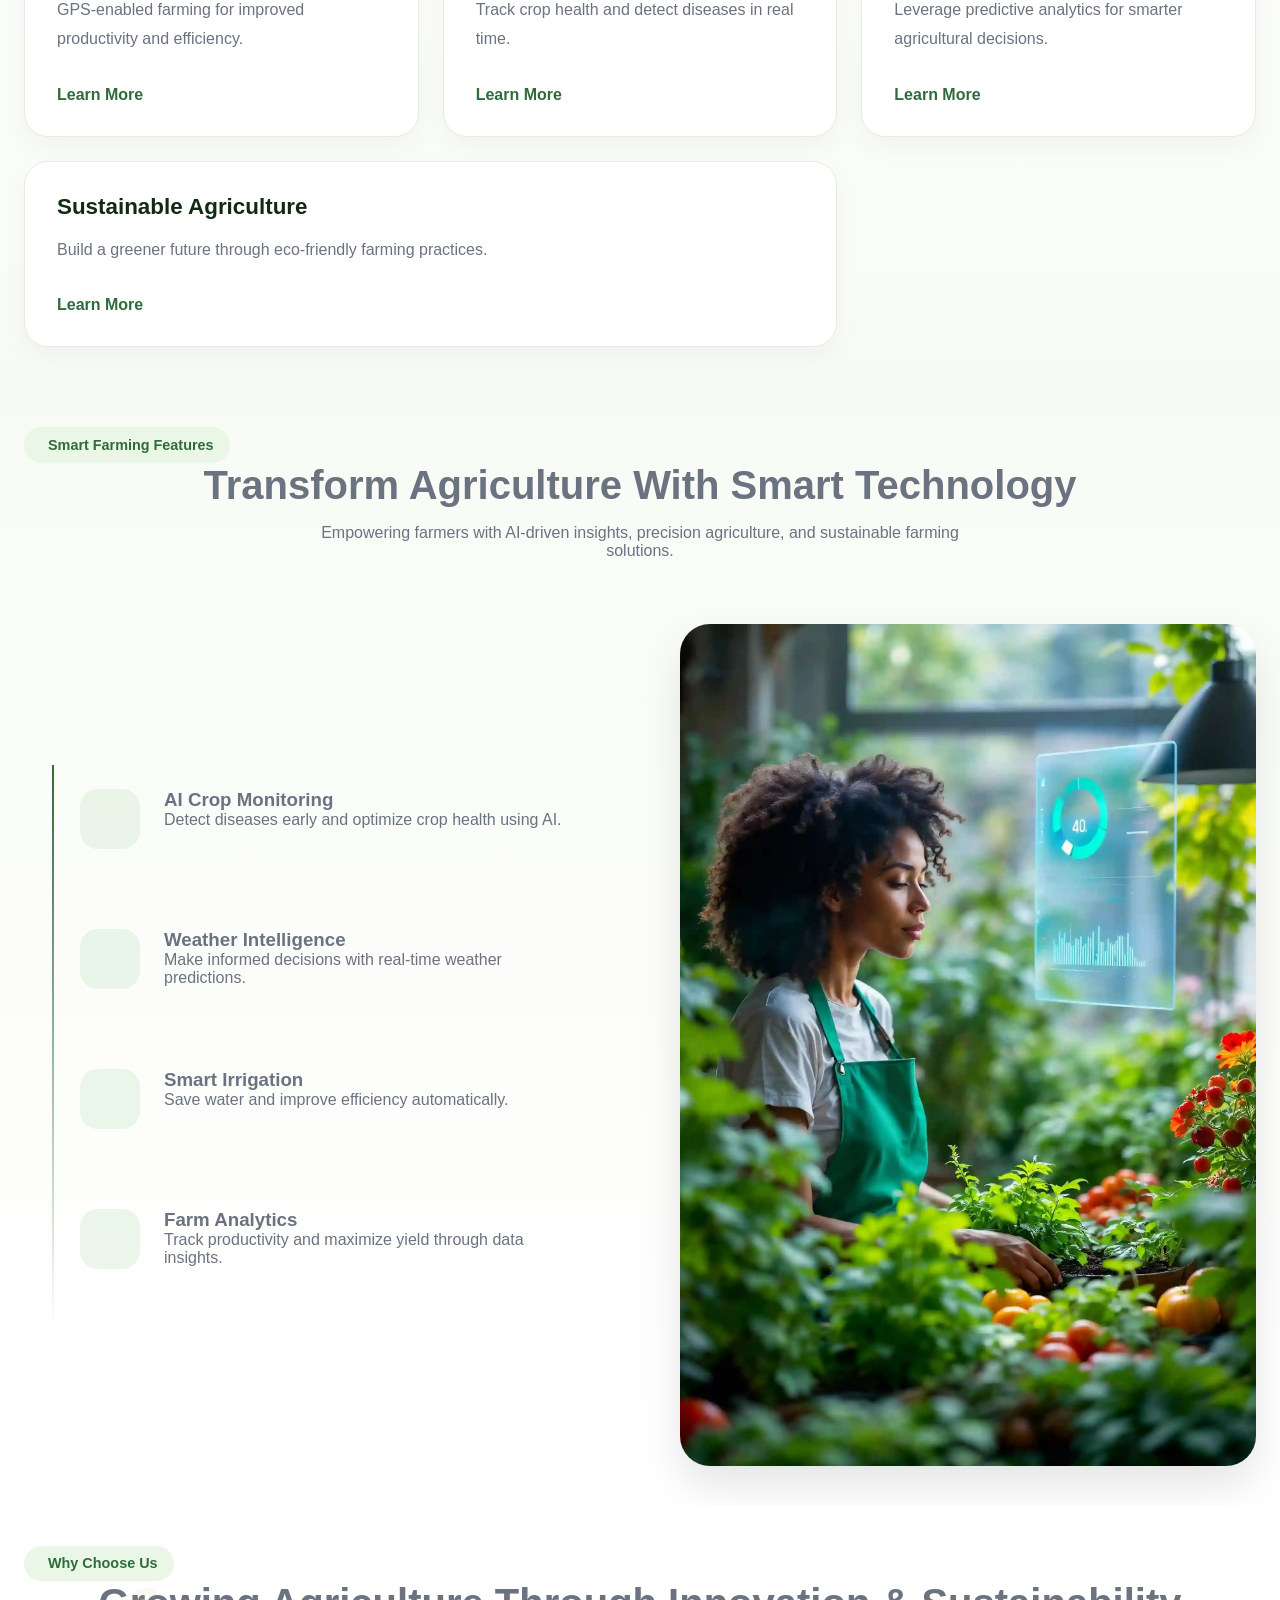
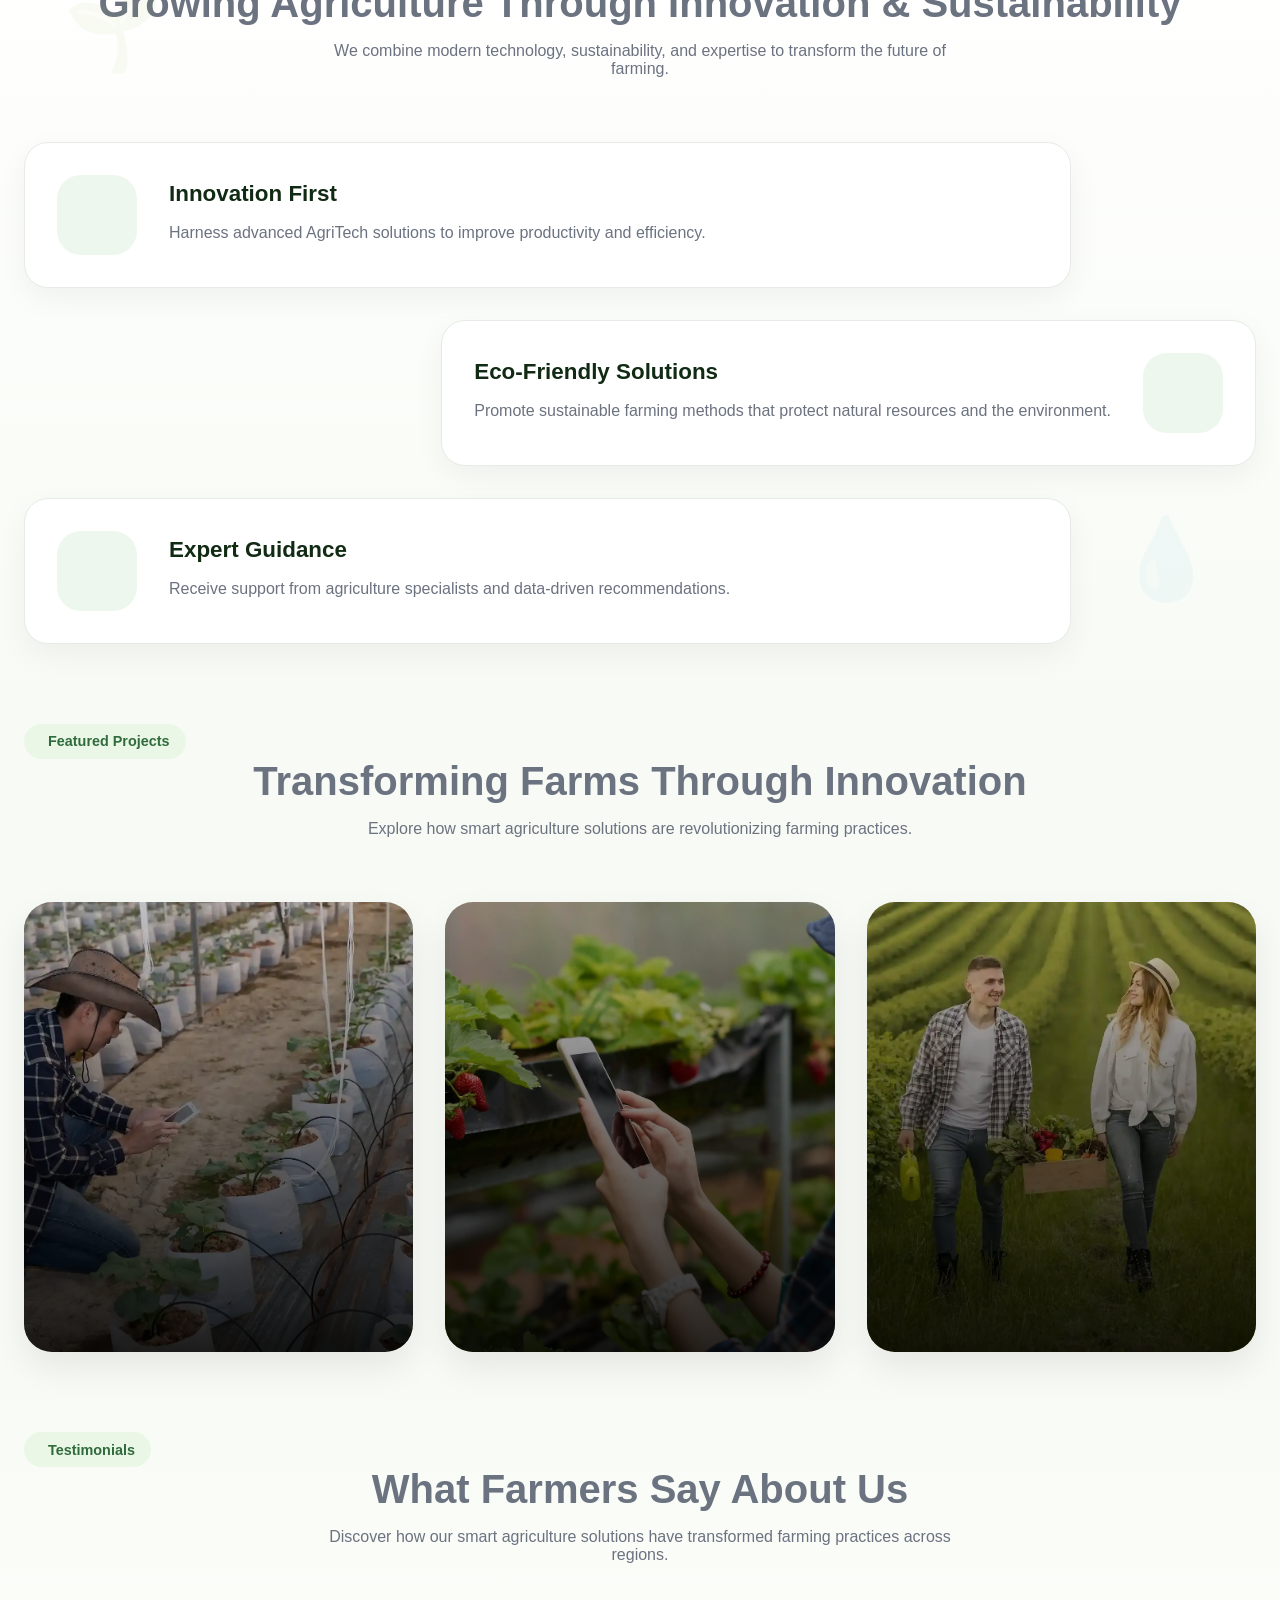
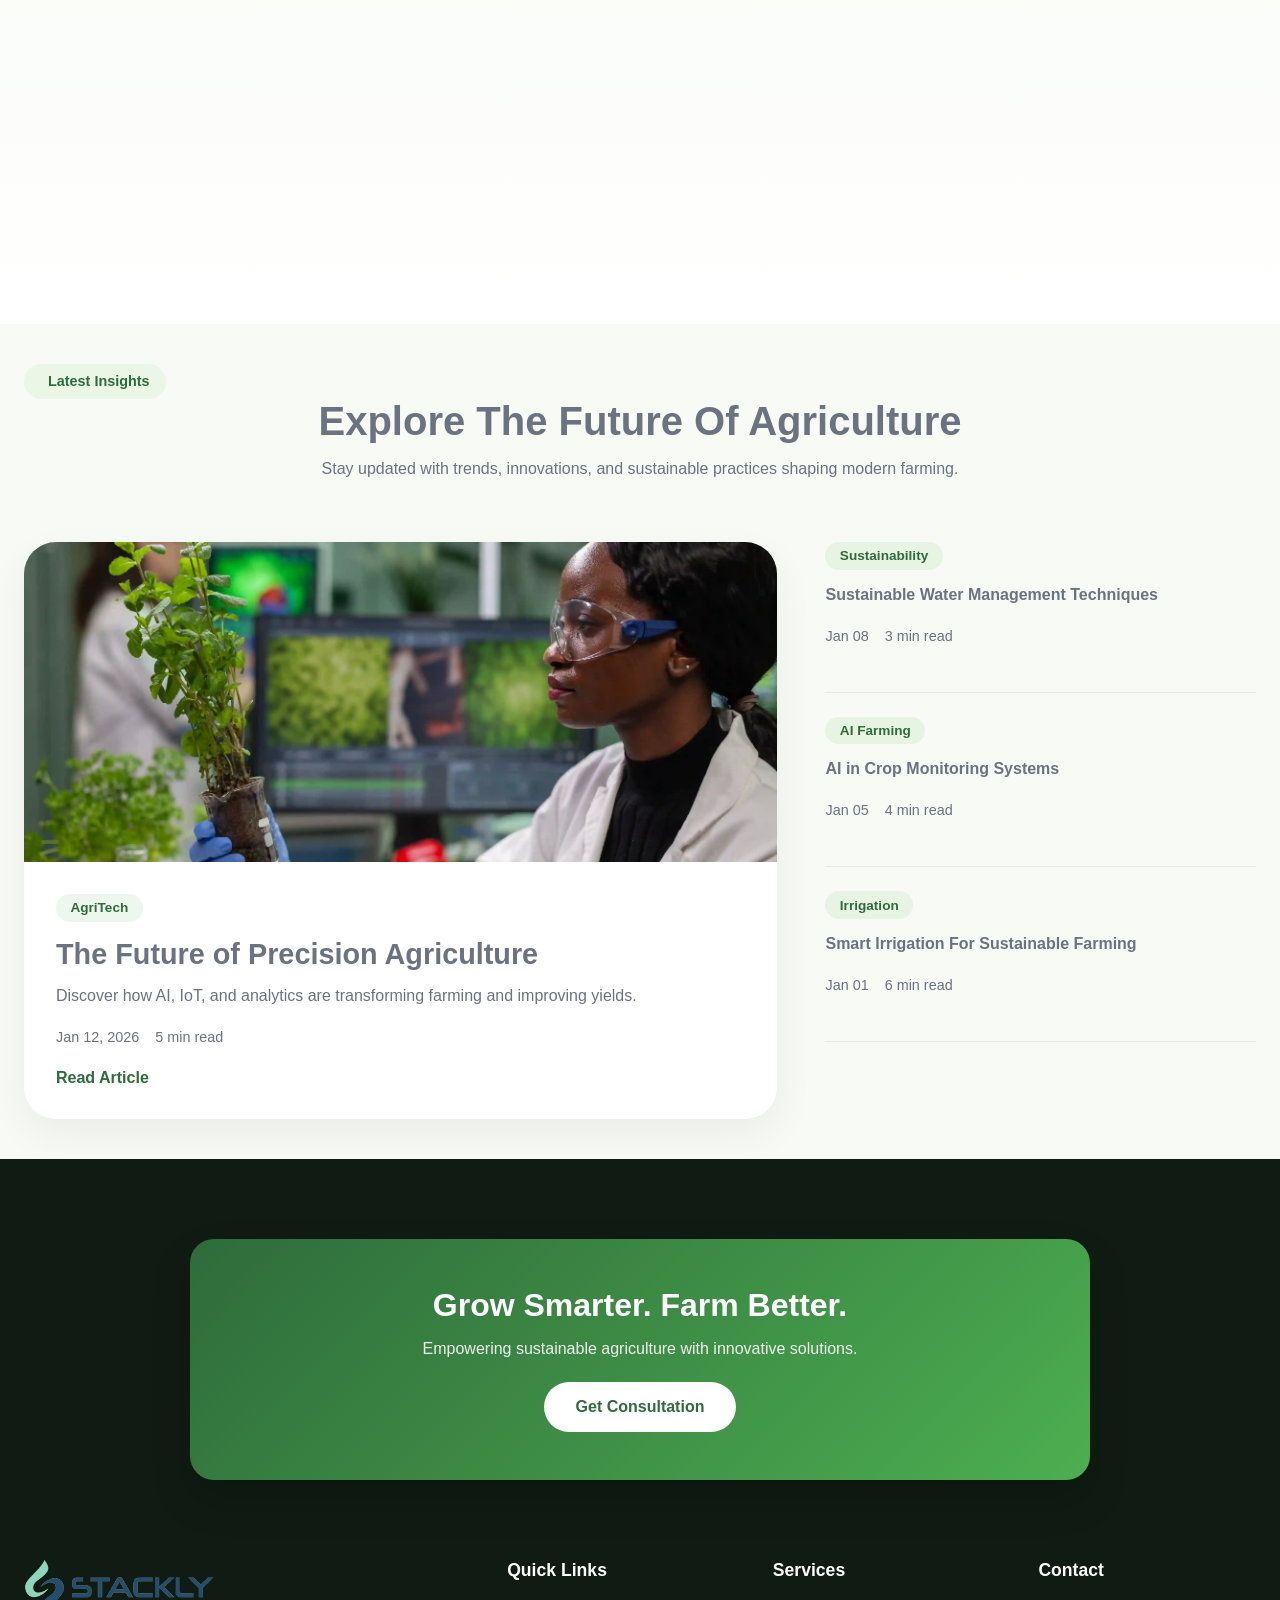
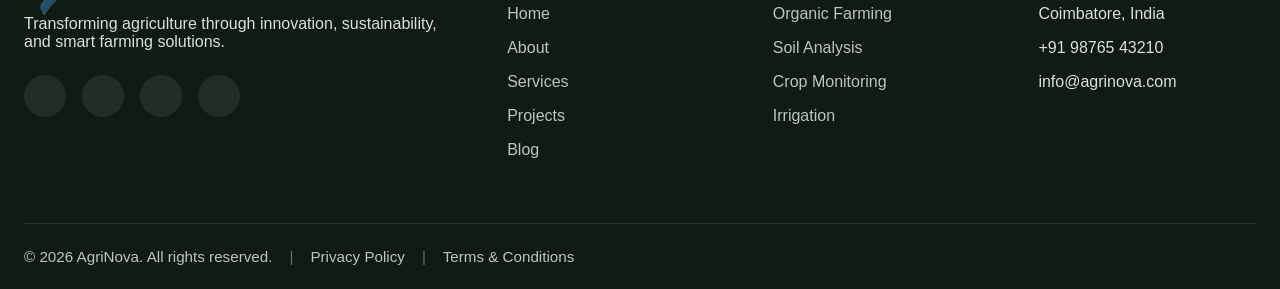
==== commit f72d7ecb: "Update index.html" ====
--- a/index.html
+++ b/index.html
@@ -174,7 +174,7 @@
 
                 <div class="hero__image">
 
-                    <img src="farmer-standing-rice-field-with-tablet_11zon.webp"
+                    <img src="crop"
                         alt="Smart Agriculture">
 
                     <div class="hero__card card-1">
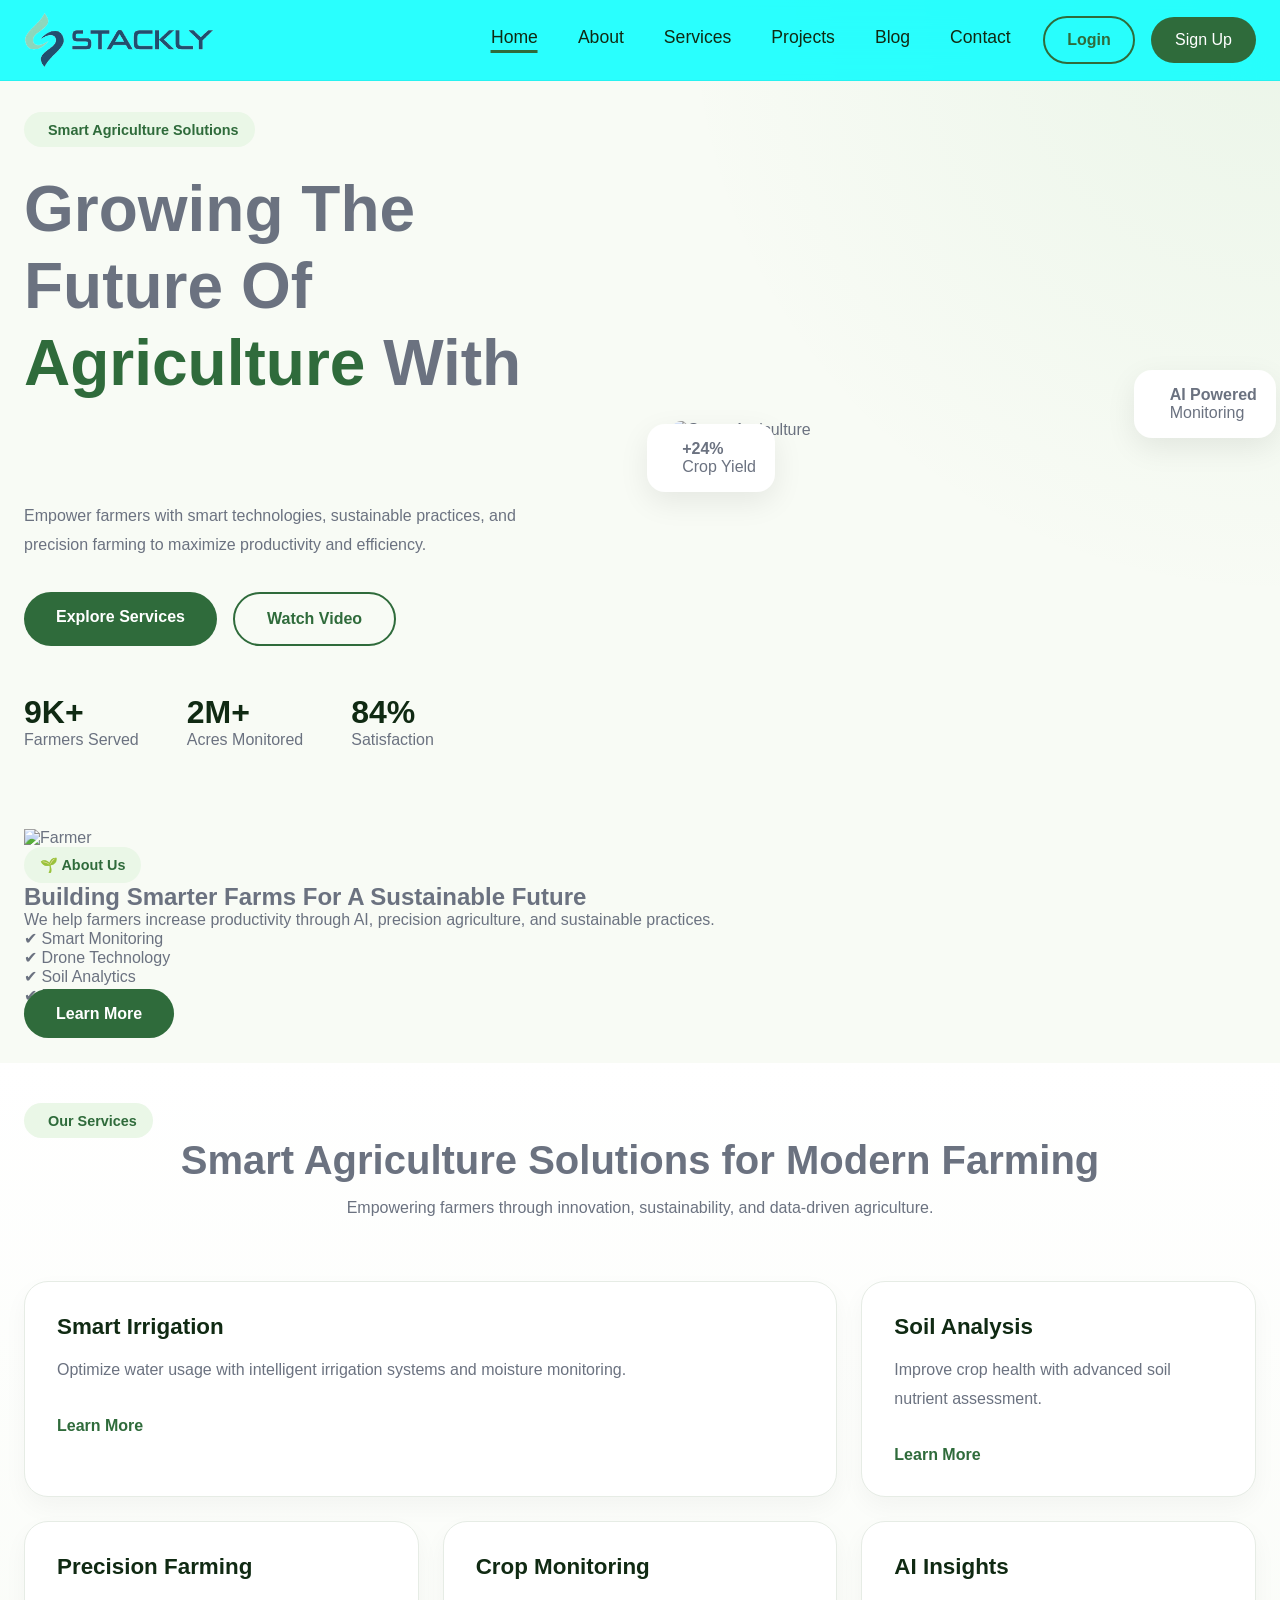
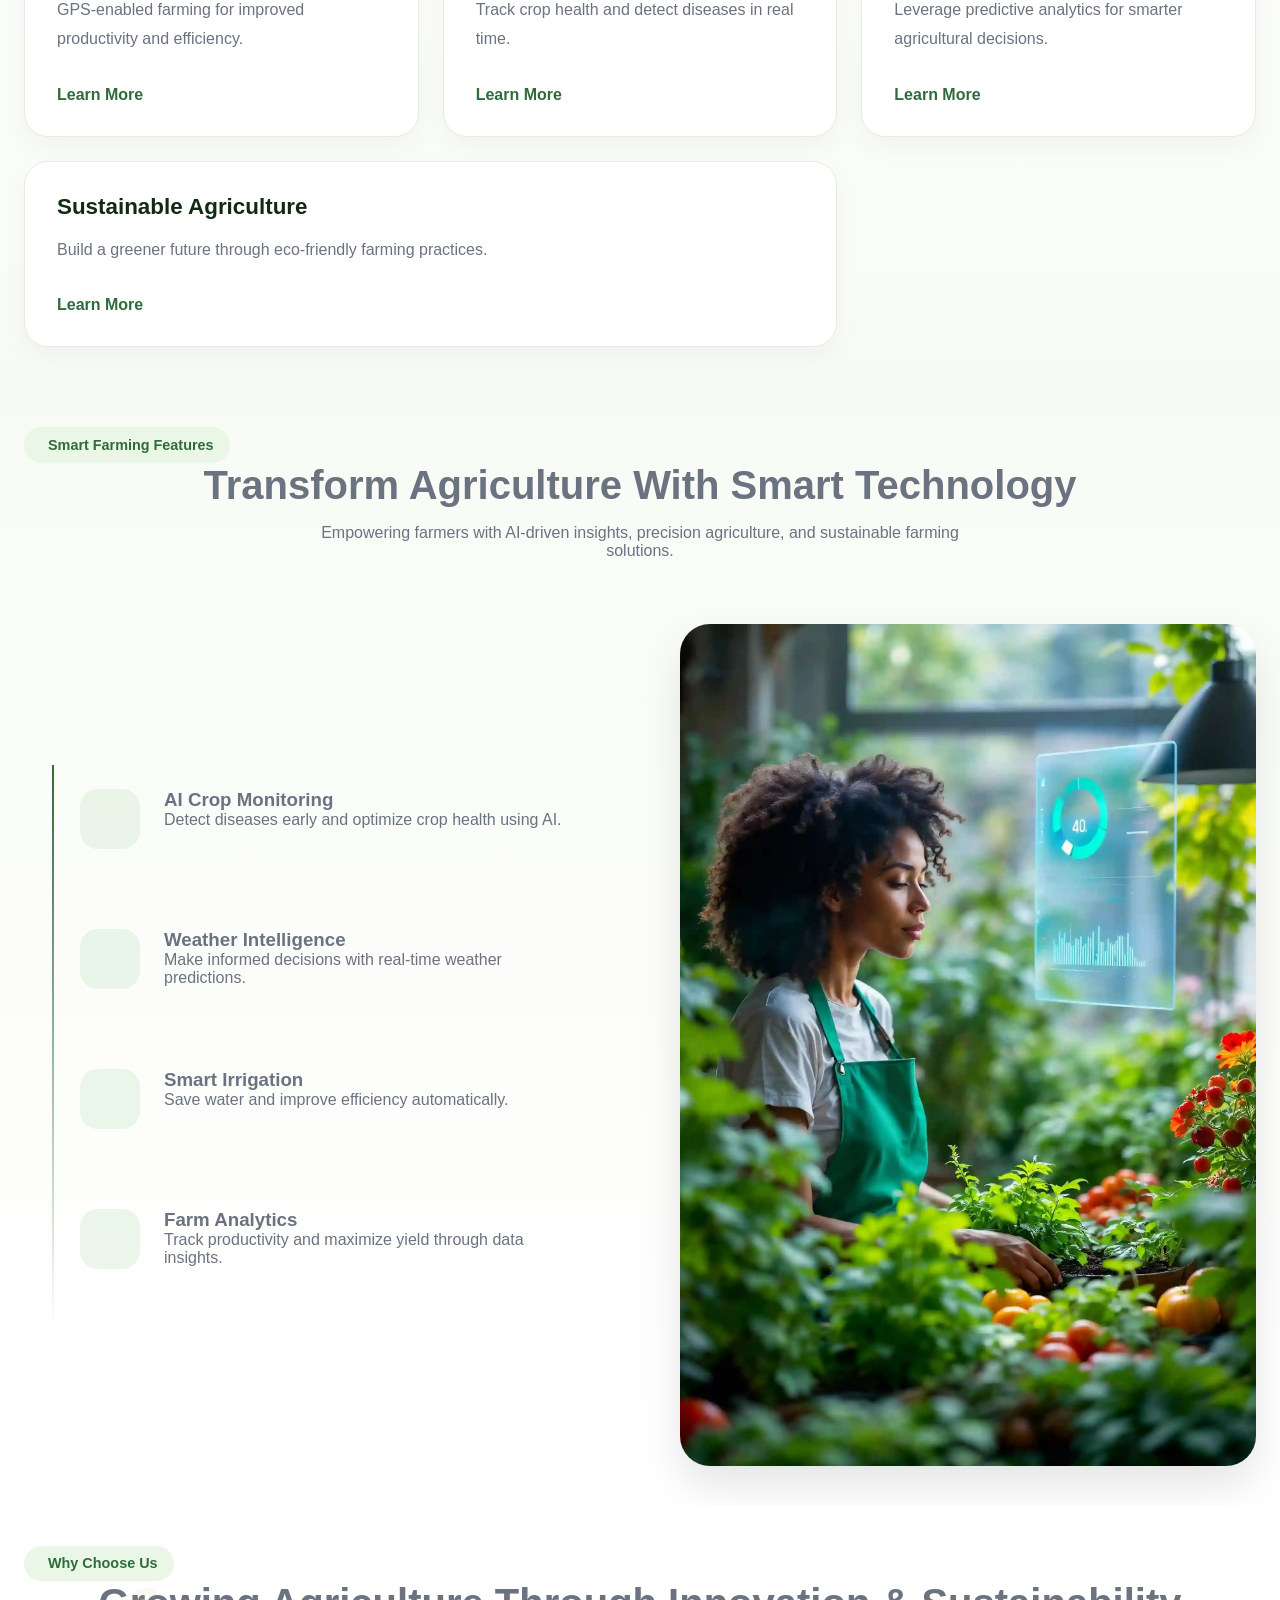
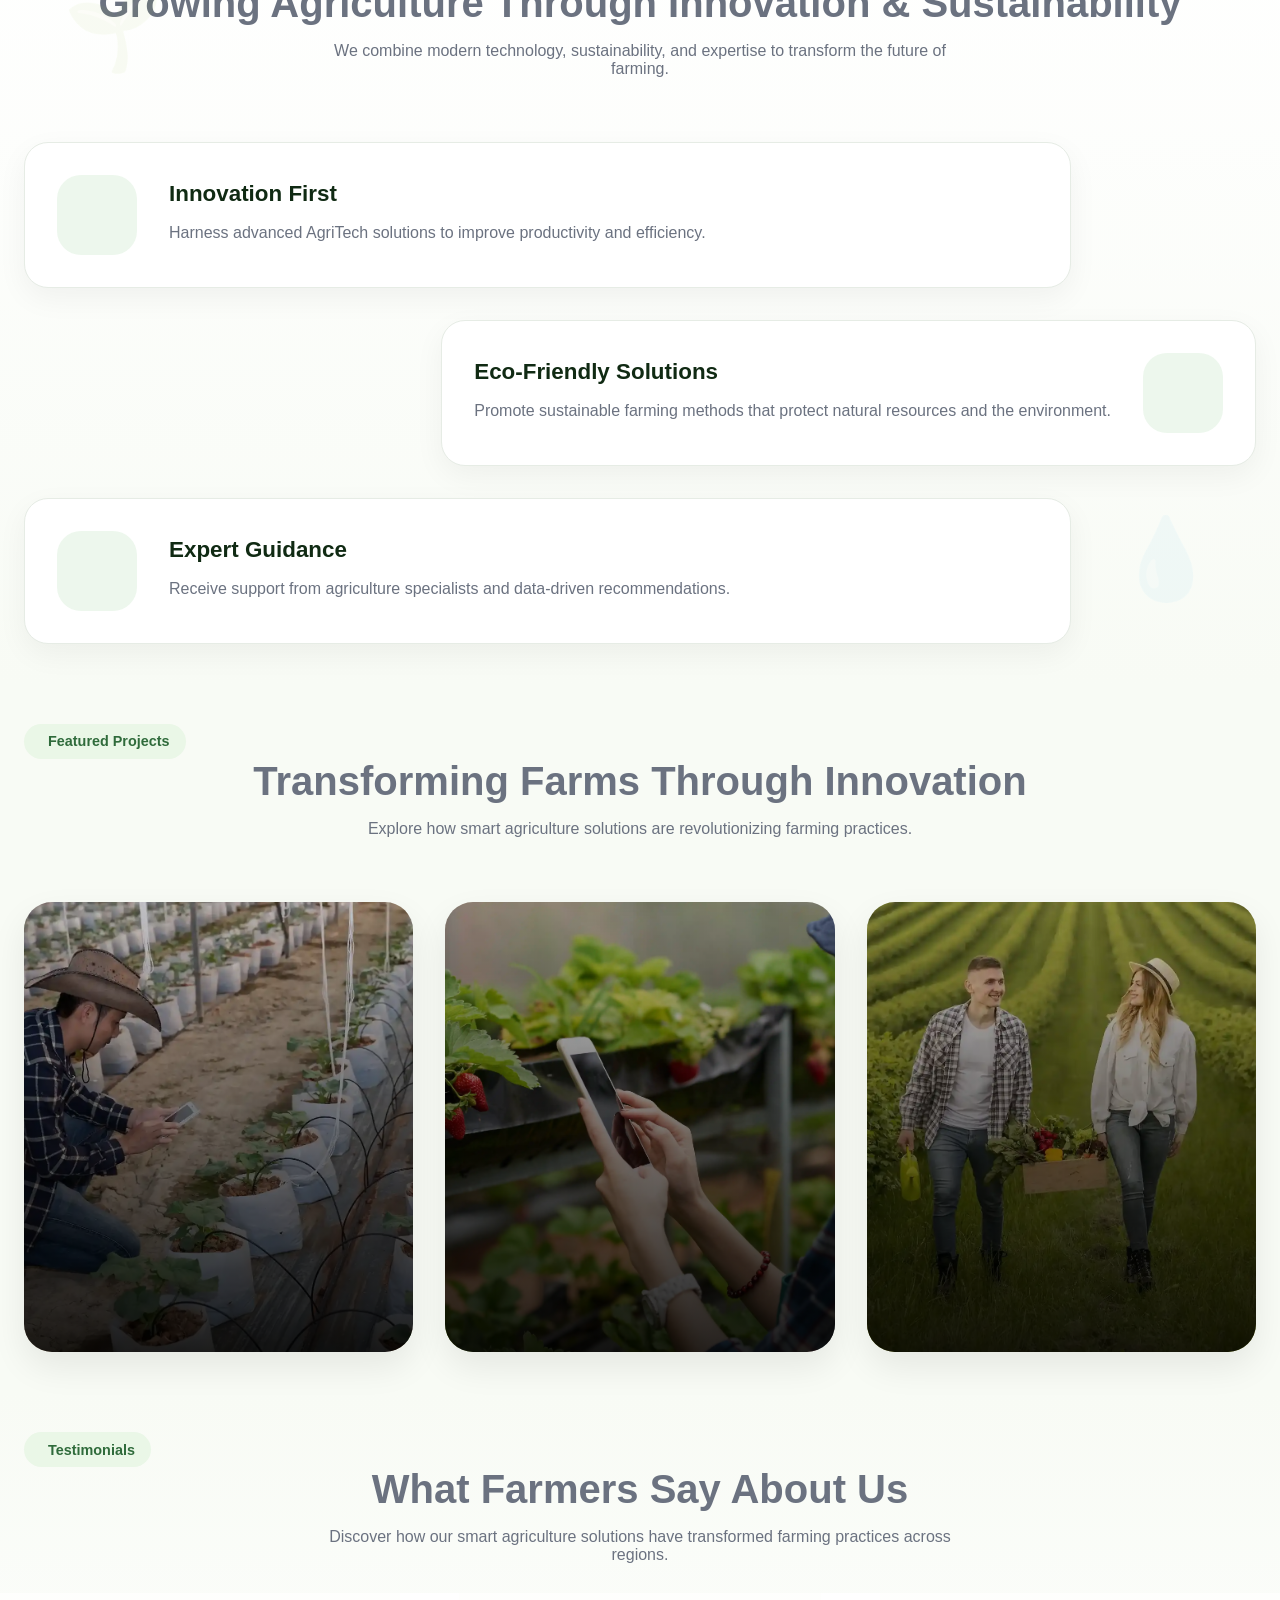
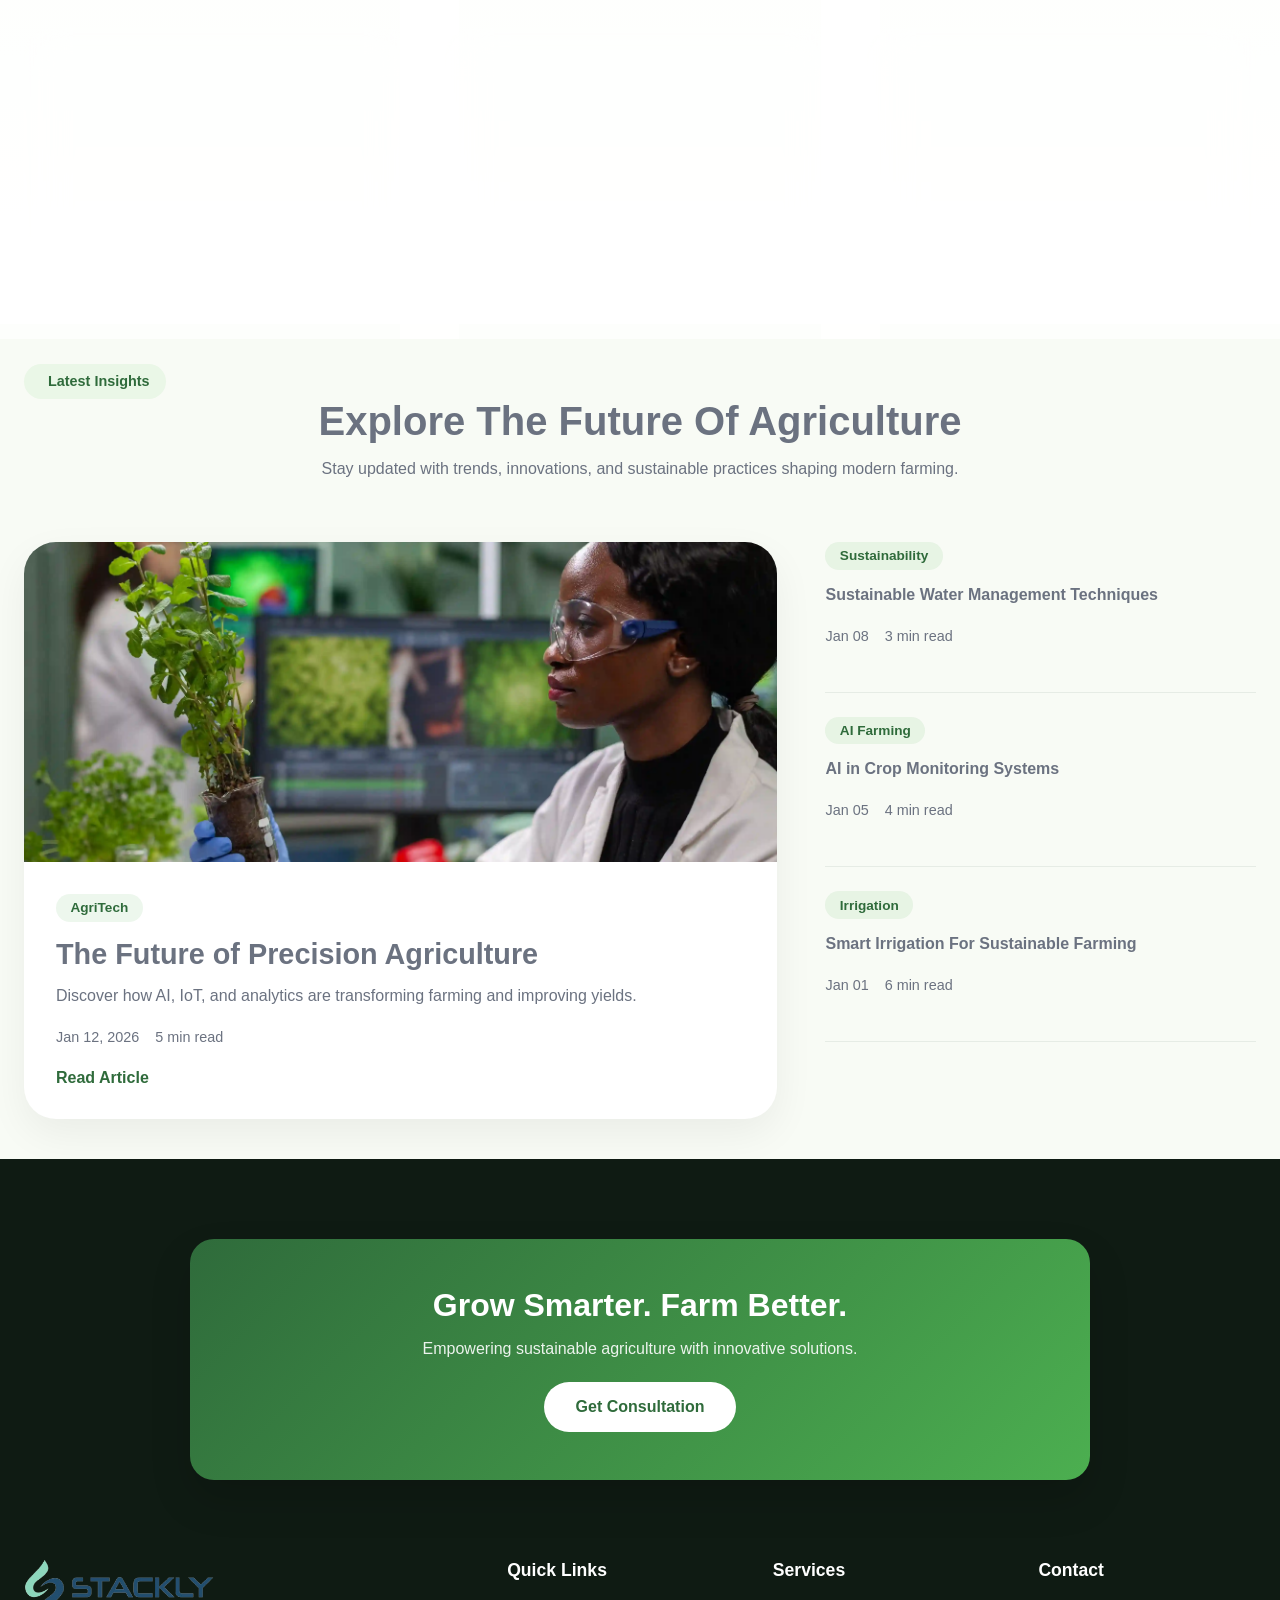
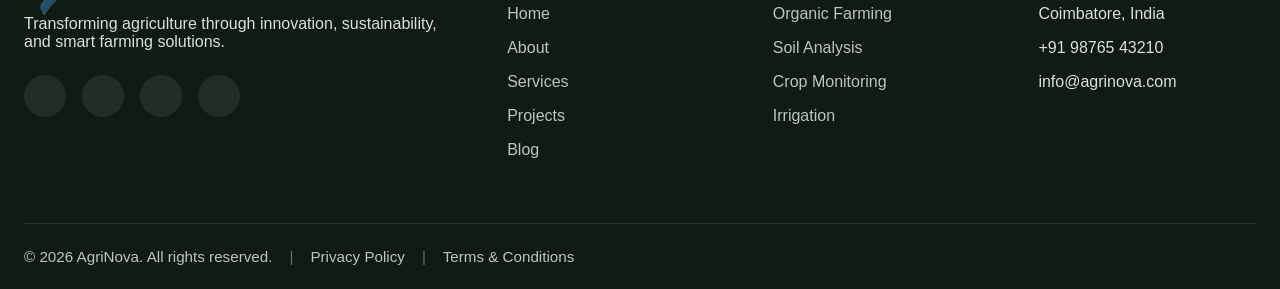
==== commit 7986d390: "Update index.html" ====
--- a/index.html
+++ b/index.html
@@ -174,7 +174,7 @@
 
                 <div class="hero__image">
 
-                    <img src="crop"
+                    <img src="./crop"
                         alt="Smart Agriculture">
 
                     <div class="hero__card card-1">
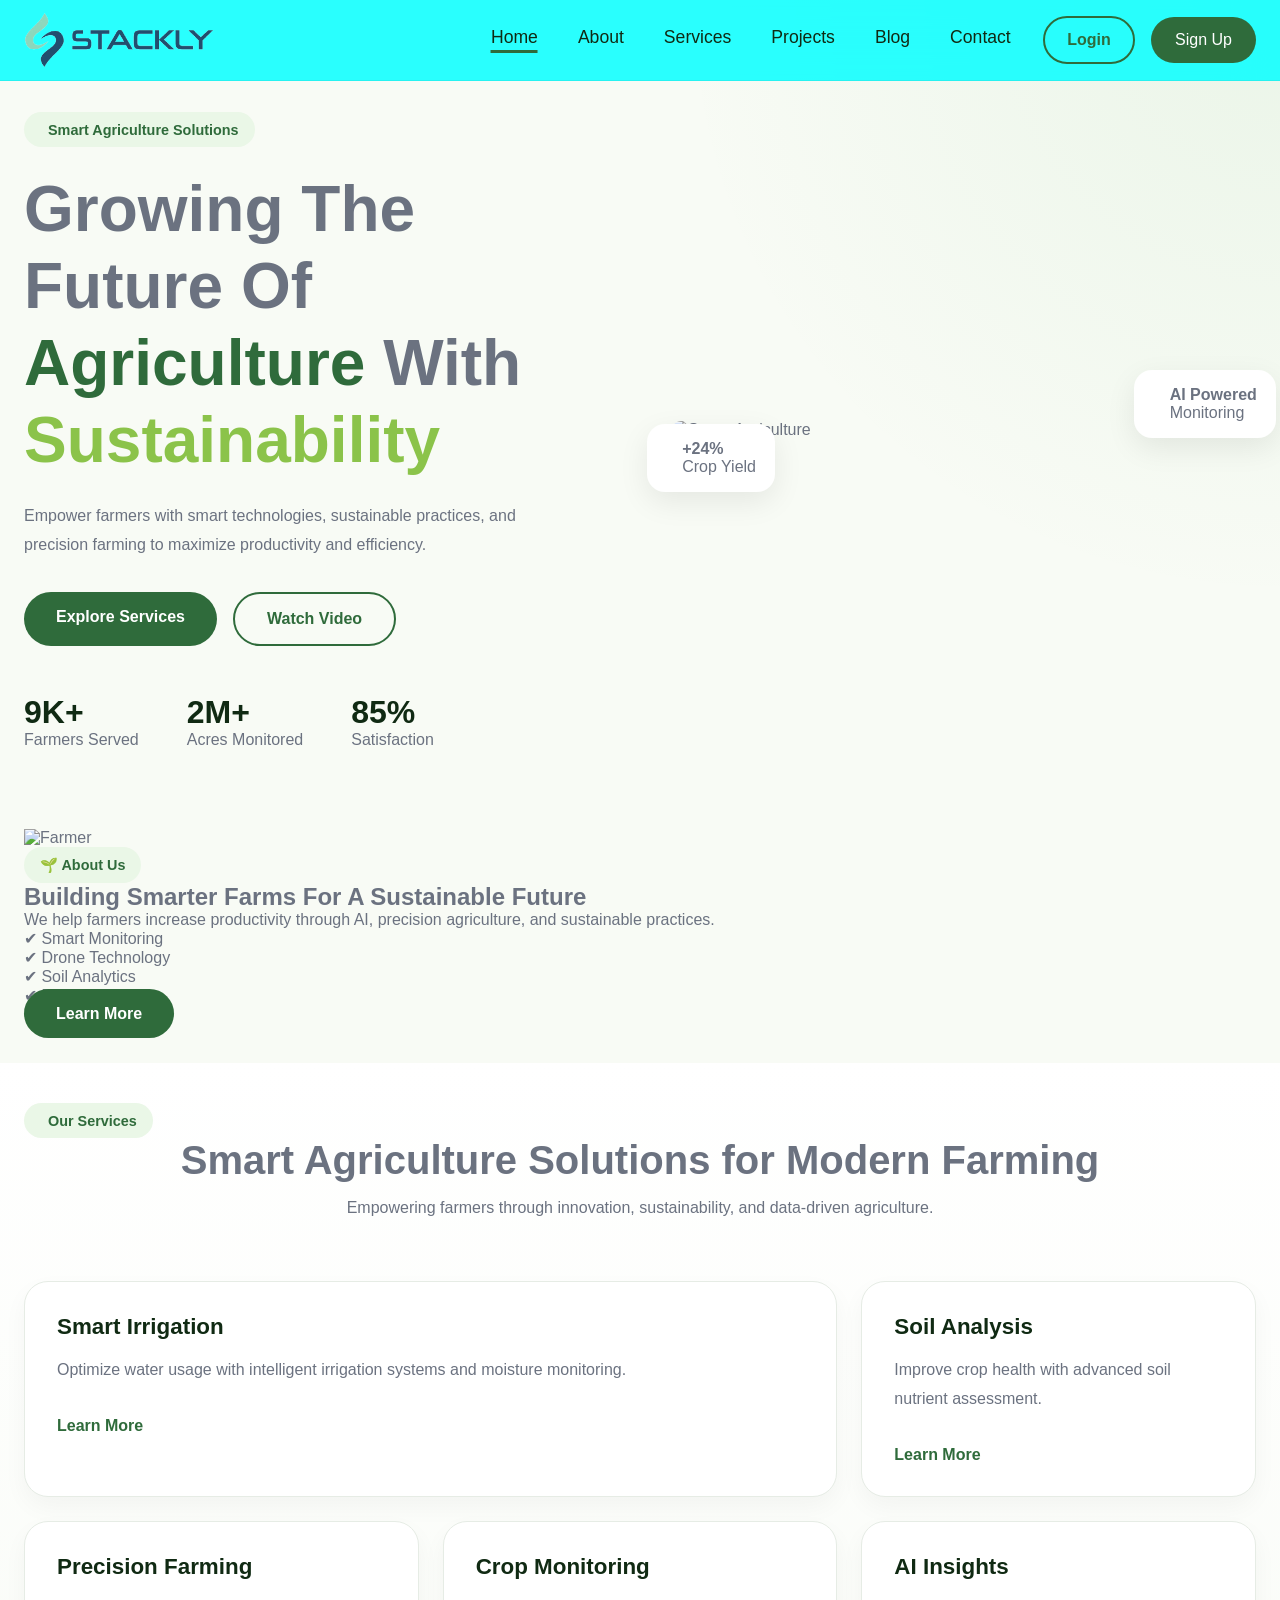
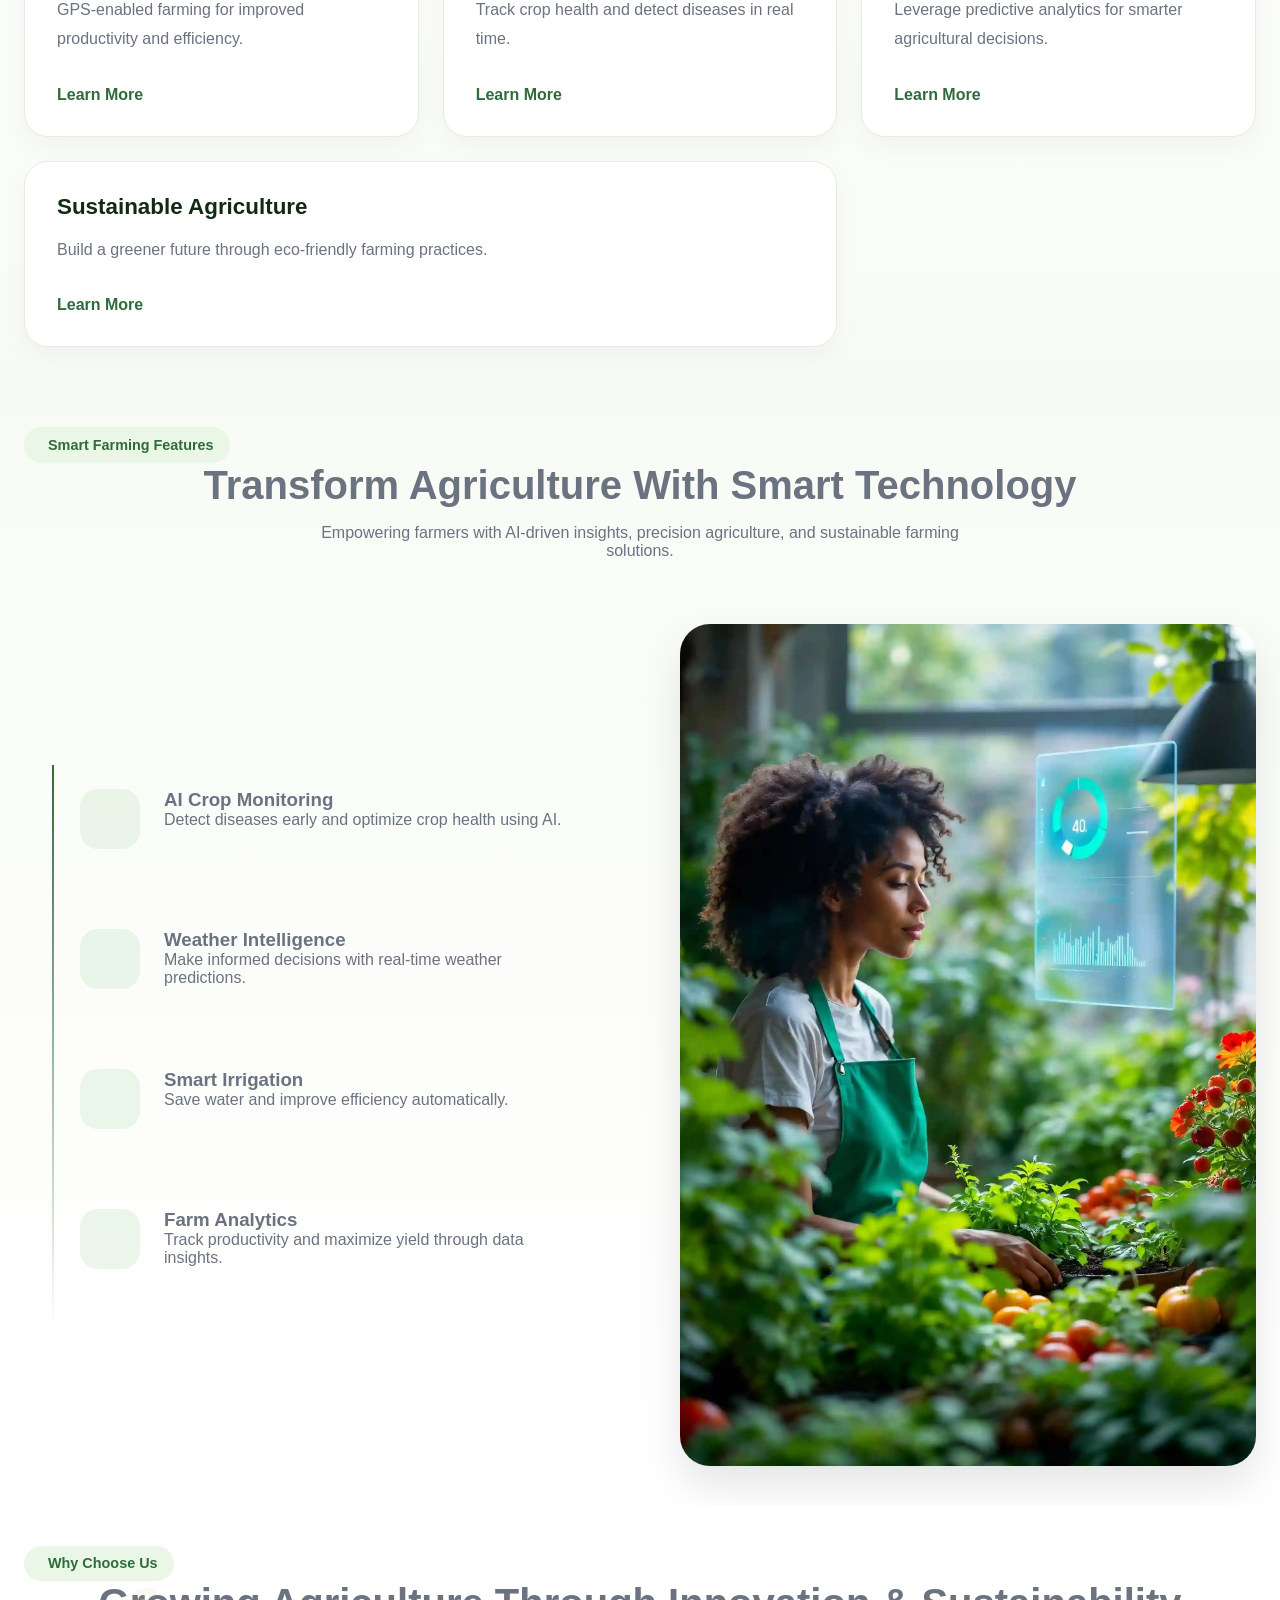
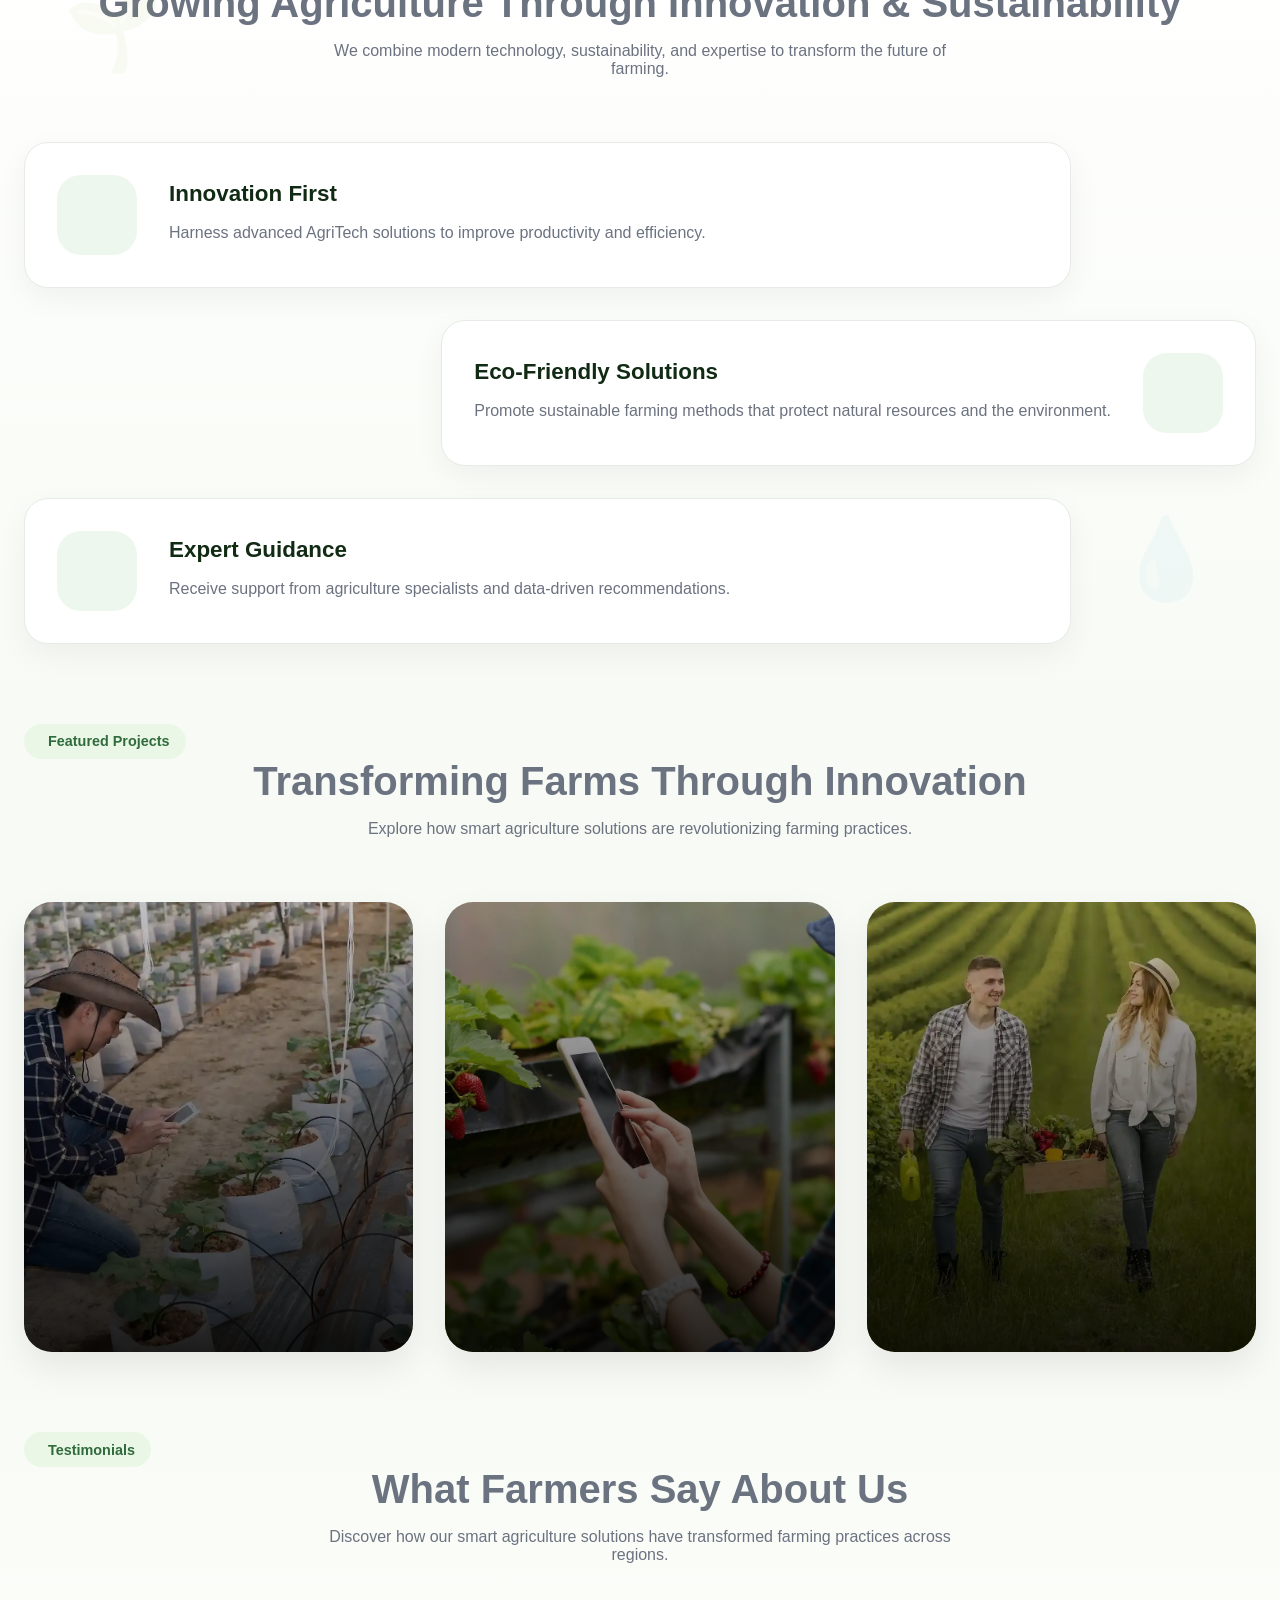
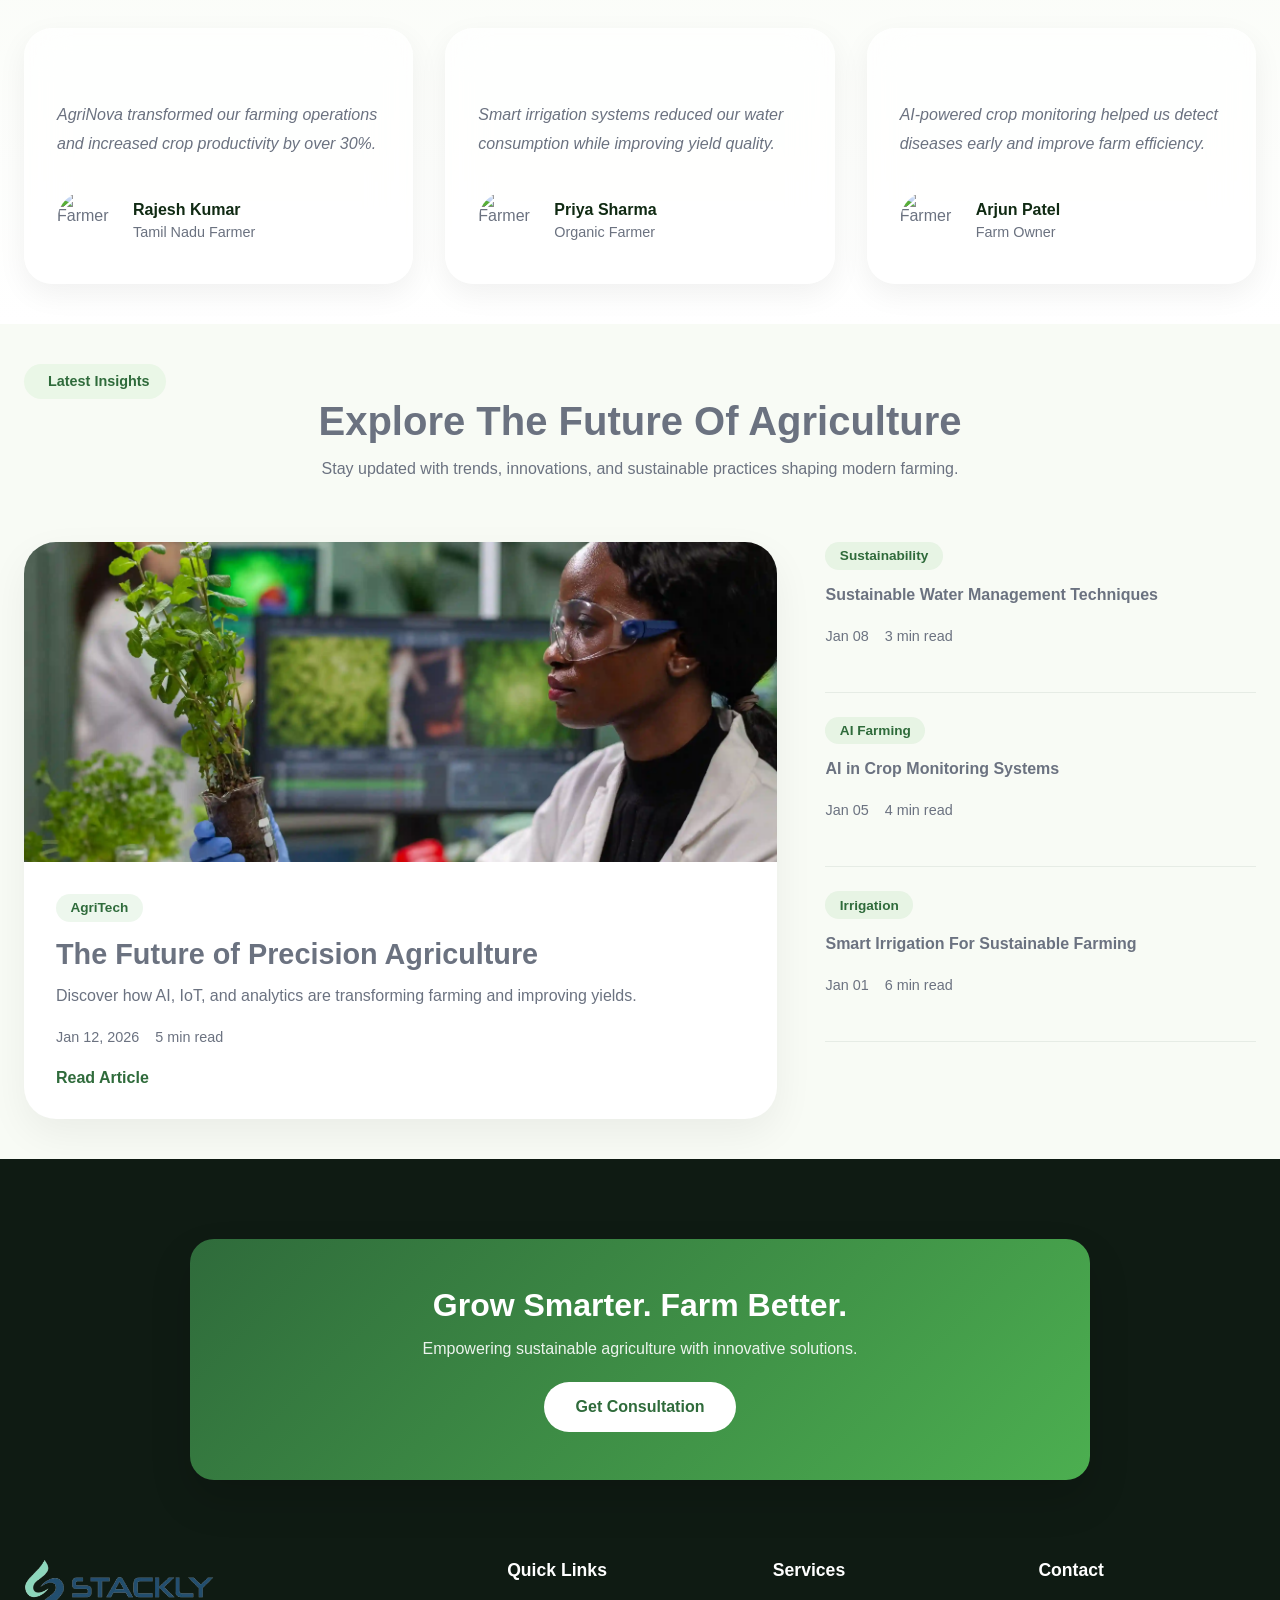
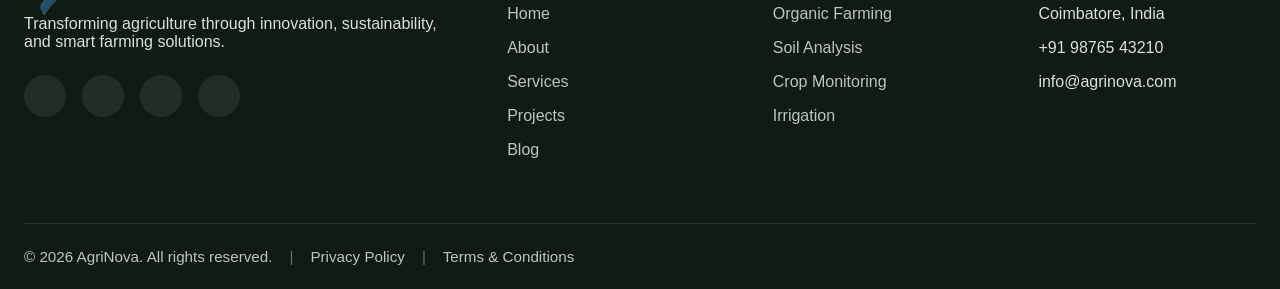
==== commit f225757d: "Update index.html" ====
--- a/index.html
+++ b/index.html
@@ -174,7 +174,7 @@
 
                 <div class="hero__image">
 
-                    <img src="./crop"
+                    <img src="https://cf-images.assettype.com/TNIE%2Fimport%2F2020%2F8%2F13%2Foriginal%2Fpaddy3.jpeg?w=480&auto=format%2Ccompress&fit=max"
                         alt="Smart Agriculture">
 
                     <div class="hero__card card-1">
